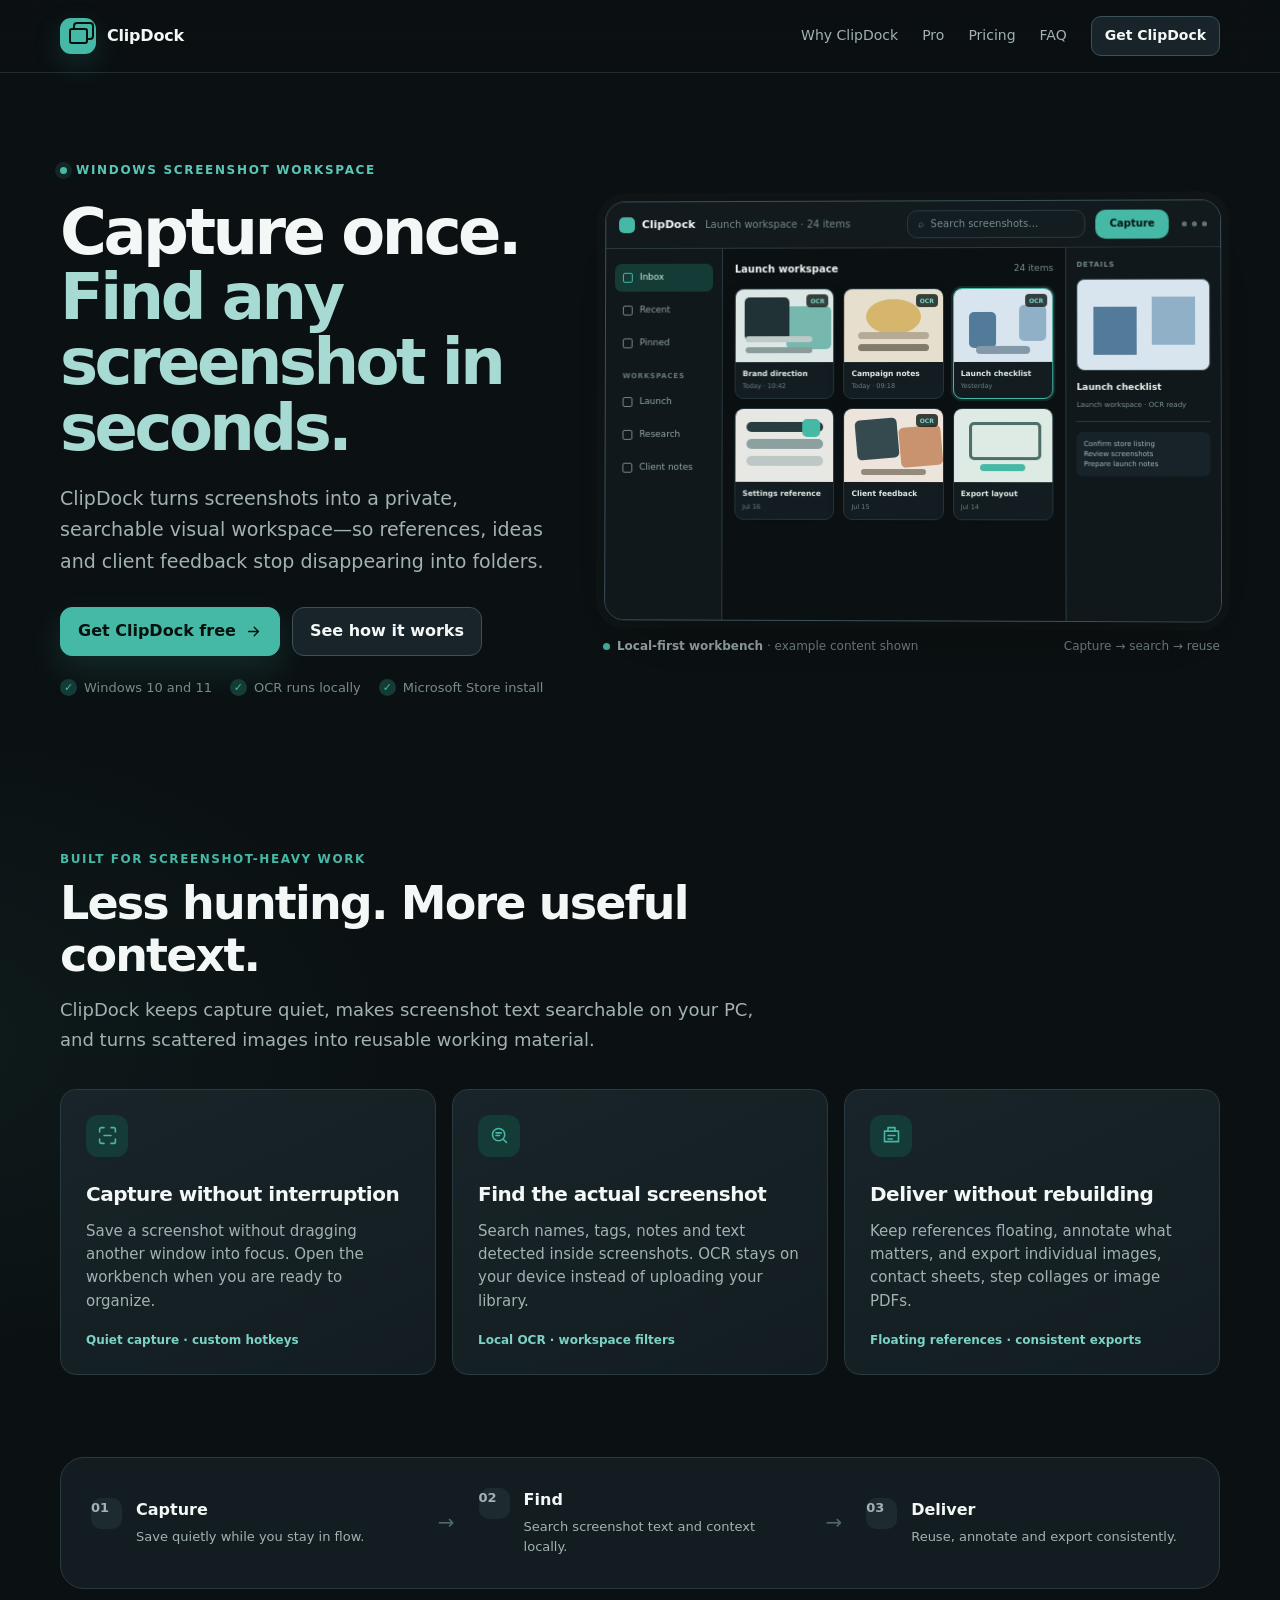
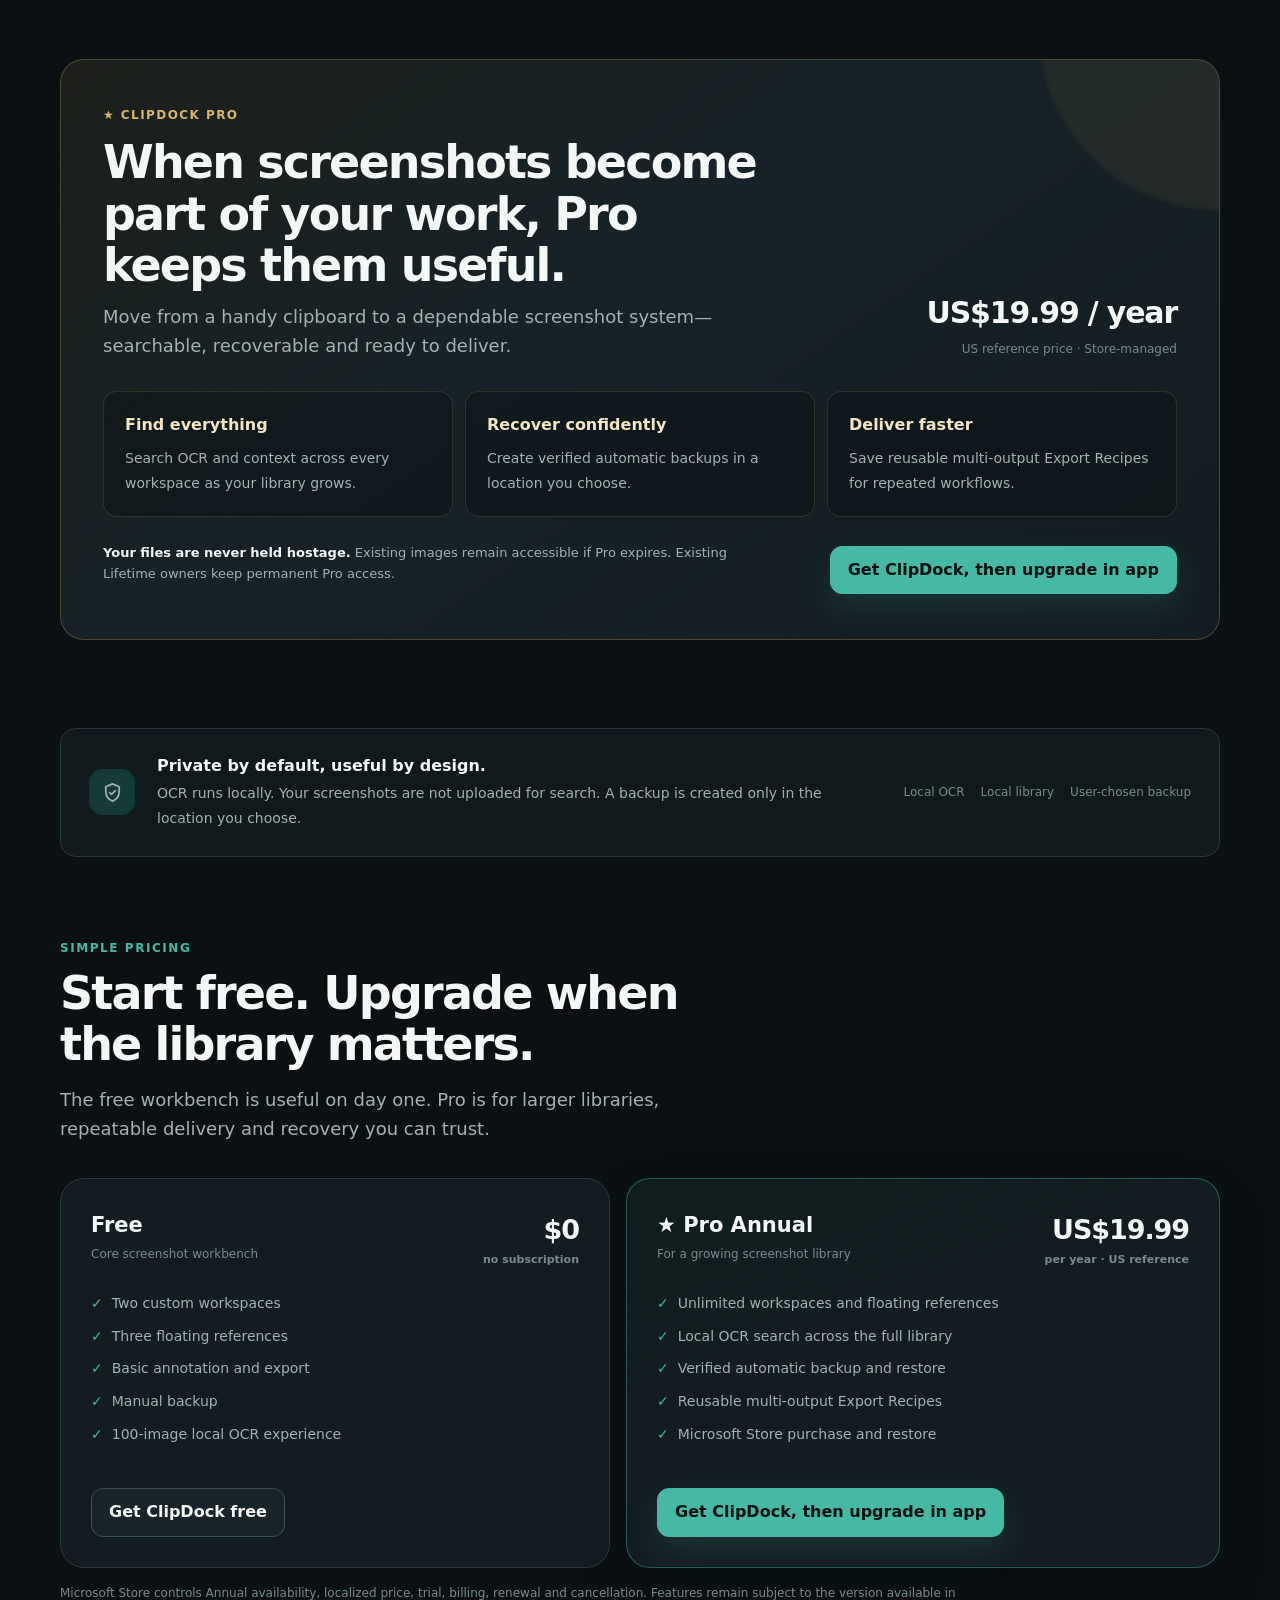
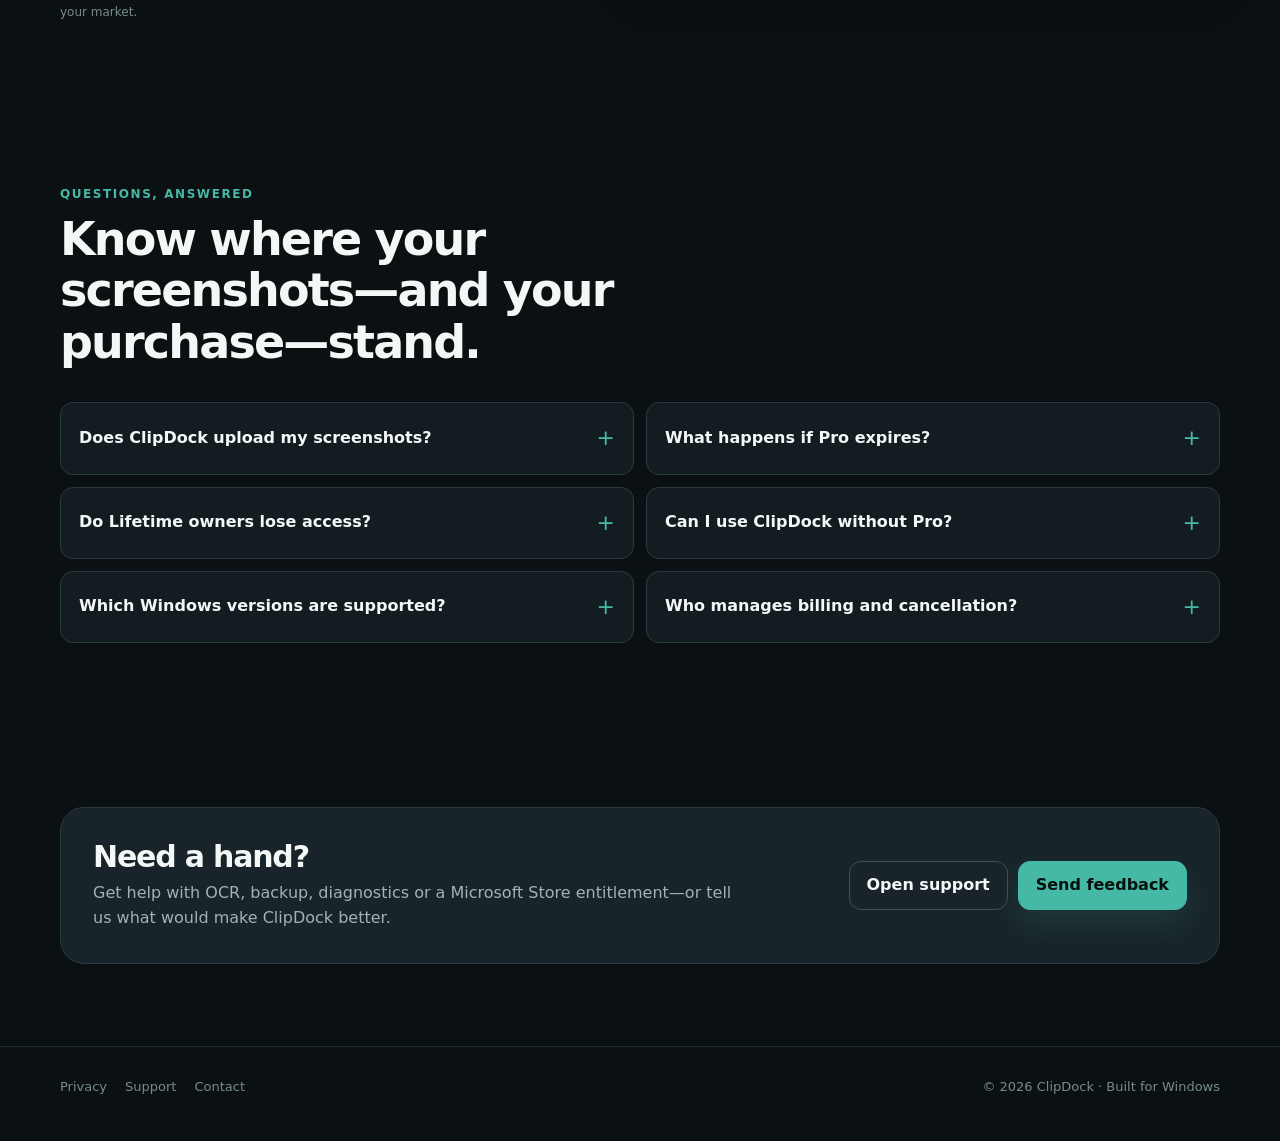
==== index.html @ 7b6e8d9f "feat: launch ClipDock website v2" ====
<!doctype html>
<html lang="en">
<head>
  <meta charset="utf-8" />
  <meta name="viewport" content="width=device-width,initial-scale=1" />
  <meta name="color-scheme" content="dark" />
  <meta name="theme-color" content="#0b1113" />
  <meta name="description" content="ClipDock turns screenshots into a private, searchable visual workspace on Windows. Capture quietly, find text locally, and export consistently." />
  <link rel="canonical" href="https://getclipdock.com/" />
  <meta property="og:type" content="website" />
  <meta property="og:title" content="ClipDock — Find any screenshot in seconds" />
  <meta property="og:description" content="A private, searchable visual workspace for Windows. Local OCR, organized workspaces, floating references, and consistent exports." />
  <meta property="og:url" content="https://getclipdock.com/" />
  <title>ClipDock — Find any screenshot in seconds</title>
  <style>
    :root{
      --bg:#0b1113;
      --bg-deep:#080d0f;
      --surface:#131d21;
      --surface-raised:#182429;
      --surface-high:#1d2b30;
      --border:#293a40;
      --border-strong:#3a5158;
      --text:#f3f7f6;
      --muted:#a2b2b2;
      --muted-2:#778b8c;
      --brand:#45b8a6;
      --brand-hover:#5ac7b6;
      --brand-soft:#153b36;
      --on-brand:#06110e;
      --pro:#d6b56c;
      --pro-soft:rgba(214,181,108,.12);
      --shadow:0 26px 80px rgba(0,0,0,.34);
      --radius-sm:10px;
      --radius-md:16px;
      --radius-lg:24px;
      --shell:1160px;
    }

    *{box-sizing:border-box}
    html{scroll-behavior:smooth}
    body{
      margin:0;
      min-width:320px;
      color:var(--text);
      background:
        radial-gradient(900px 520px at 78% -12%, rgba(69,184,166,.11), transparent 68%),
        radial-gradient(700px 440px at -8% 24%, rgba(69,184,166,.06), transparent 72%),
        var(--bg);
      font-family:Inter,ui-sans-serif,system-ui,-apple-system,"Segoe UI",Roboto,Arial,sans-serif;
      font-size:16px;
      line-height:1.55;
      -webkit-font-smoothing:antialiased;
    }

    a{color:inherit}
    button,a{ -webkit-tap-highlight-color:transparent }
    a:focus-visible,summary:focus-visible{
      outline:3px solid rgba(69,184,166,.55);
      outline-offset:3px;
      border-radius:8px;
    }
    .skipLink{
      position:fixed;left:16px;top:-60px;z-index:100;
      padding:10px 14px;border-radius:10px;
      background:var(--brand);color:var(--on-brand);font-weight:800;
      transition:top .18s ease;
    }
    .skipLink:focus{top:16px}
    .shell{width:min(var(--shell),calc(100% - 40px));margin-inline:auto}

    .siteHeader{
      position:sticky;top:0;z-index:50;
      border-bottom:1px solid rgba(41,58,64,.72);
      background:rgba(11,17,19,.82);
      backdrop-filter:blur(18px);
    }
    .headerInner{
      min-height:72px;display:flex;align-items:center;justify-content:space-between;gap:24px;
    }
    .brandLockup{display:inline-flex;align-items:center;gap:11px;text-decoration:none;font-weight:850;letter-spacing:-.2px}
    .brandMark{
      position:relative;display:grid;place-items:center;width:36px;height:36px;border-radius:11px;
      background:var(--brand);box-shadow:0 10px 28px rgba(69,184,166,.17);
    }
    .brandMark::before{
      content:"";width:15px;height:12px;border:2px solid var(--on-brand);border-radius:3px;
      box-shadow:5px -5px 0 -1px var(--brand),5px -5px 0 1px var(--on-brand);
    }
    .headerNav{display:flex;align-items:center;gap:24px;color:var(--muted);font-size:14px}
    .headerNav a{text-decoration:none;transition:color .16s ease}
    .headerNav a:hover{color:var(--text)}

    .button{
      display:inline-flex;align-items:center;justify-content:center;gap:9px;
      min-height:46px;padding:11px 17px;border:1px solid var(--border-strong);border-radius:12px;
      background:var(--surface-raised);color:var(--text);text-decoration:none;font-weight:800;
      transition:transform .16s ease,background .16s ease,border-color .16s ease,box-shadow .16s ease;
    }
    .button:hover{transform:translateY(-1px);background:var(--surface-high);border-color:#4c666d}
    .buttonPrimary{
      background:var(--brand);color:var(--on-brand);border-color:var(--brand);
      box-shadow:0 14px 32px rgba(69,184,166,.15);
    }
    .buttonPrimary:hover{background:var(--brand-hover);border-color:var(--brand-hover)}
    .buttonSmall{min-height:38px;padding:8px 13px;border-radius:10px;font-size:14px}
    .buttonIcon{width:17px;height:17px;stroke:currentColor;fill:none;stroke-width:1.9;stroke-linecap:round;stroke-linejoin:round}

    .hero{
      display:grid;grid-template-columns:minmax(0,.88fr) minmax(520px,1.12fr);
      align-items:center;gap:58px;padding-block:84px 70px;
    }
    .eyebrow{
      display:inline-flex;align-items:center;gap:9px;margin:0 0 20px;
      color:var(--brand-hover);font-size:12px;font-weight:850;letter-spacing:.14em;text-transform:uppercase;
    }
    .eyebrowDot{width:7px;height:7px;border-radius:50%;background:var(--brand);box-shadow:0 0 0 5px rgba(69,184,166,.12)}
    h1,h2,h3,p{margin-top:0}
    h1{margin-bottom:22px;font-size:clamp(44px,5vw,68px);line-height:1.02;letter-spacing:-.055em}
    h1 span{display:block;color:#a7dad2}
    .heroLead{max-width:590px;margin-bottom:0;color:var(--muted);font-size:19px;line-height:1.65}
    .heroActions{display:flex;align-items:center;gap:12px;flex-wrap:wrap;margin-top:30px}
    .trustList{display:flex;gap:18px;flex-wrap:wrap;margin:22px 0 0;padding:0;list-style:none;color:var(--muted-2);font-size:13px}
    .trustList li{display:flex;align-items:center;gap:7px}
    .trustCheck{display:grid;place-items:center;width:17px;height:17px;border-radius:50%;background:var(--brand-soft);color:var(--brand);font-size:11px;font-weight:900}

    .heroVisual{min-width:0}
    .appWindow{
      overflow:hidden;border:1px solid var(--border-strong);border-radius:20px;
      background:var(--bg-deep);box-shadow:var(--shadow),0 0 0 8px rgba(255,255,255,.018);
      transform:perspective(1400px) rotateY(-1.4deg) rotateX(.7deg);
    }
    .appTopbar{
      height:47px;display:flex;align-items:center;gap:10px;padding:0 13px;
      border-bottom:1px solid var(--border);background:#121a1e;font-size:10px;color:var(--muted);
    }
    .mockBrand{display:flex;align-items:center;gap:7px;color:var(--text);font-size:11px;font-weight:800}
    .mockBrandGlyph{width:16px;height:16px;border-radius:5px;background:var(--brand)}
    .mockTopMeta{color:var(--muted-2)}
    .mockSearch{
      display:flex;align-items:center;gap:7px;width:178px;height:28px;margin-left:auto;padding:0 10px;
      border:1px solid var(--border);border-radius:10px;background:var(--surface);color:var(--muted-2);
    }
    .mockCapture{display:grid;place-items:center;height:29px;padding:0 14px;border-radius:10px;background:var(--brand);color:var(--on-brand);font-weight:850}
    .windowDots{display:flex;gap:5px;margin-left:3px}.windowDots i{width:5px;height:5px;border-radius:50%;background:#617478}
    .appBody{display:grid;grid-template-columns:118px minmax(0,1fr) 154px;min-height:372px}
    .mockSidebar{padding:15px 9px;border-right:1px solid var(--border);background:#10181b}
    .sideItem{display:flex;align-items:center;gap:7px;margin-bottom:5px;padding:7px 8px;border-radius:7px;color:#91a5a6;font-size:9px}
    .sideItem::before{content:"";width:8px;height:8px;border:1px solid #718689;border-radius:2px}
    .sideItem.active{background:var(--brand-soft);color:#d8f2ed}.sideItem.active::before{border-color:var(--brand)}
    .sideLabel{margin:14px 8px 6px;color:#667b7d;font-size:7px;font-weight:850;letter-spacing:.12em}
    .mockCanvas{min-width:0;padding:13px 12px;background:#0b1113}
    .mockCanvasHead{display:flex;align-items:center;justify-content:space-between;margin-bottom:11px;font-size:9px;color:var(--muted)}
    .mockCanvasHead strong{color:var(--text);font-size:10px}.mockCount{color:var(--muted-2)}
    .mockGrid{display:grid;grid-template-columns:repeat(3,minmax(0,1fr));gap:9px}
    .shotCard{overflow:hidden;border:1px solid #24343a;border-radius:9px;background:#131d21;box-shadow:0 7px 18px rgba(0,0,0,.14)}
    .shotCard.selected{border-color:var(--brand);box-shadow:0 0 0 2px rgba(69,184,166,.15)}
    .shotThumb{position:relative;height:73px;overflow:hidden;background:#dce6e4}
    .shotThumb::before,.shotThumb::after{content:"";position:absolute;border-radius:5px}
    .thumbOne::before{width:46%;height:58%;left:9%;top:12%;background:#213236;box-shadow:42px 9px 0 #76b8ae}
    .thumbOne::after{width:68%;height:6px;left:10%;bottom:12%;background:#899c9b;box-shadow:0 -11px 0 #becac8}
    .thumbTwo{background:#e7dfce}.thumbTwo::before{width:56%;height:48%;left:22%;top:15%;background:#d6b56c;border-radius:50%}.thumbTwo::after{width:72%;height:7px;left:14%;bottom:15%;background:#827b6c;box-shadow:0 -12px 0 #b5aa95}
    .thumbThree{background:#d8e5ef}.thumbThree::before{width:28%;height:50%;left:15%;bottom:18%;background:#527b9a;box-shadow:50px -7px 0 #8fb0c7}.thumbThree::after{width:55%;height:8px;left:23%;bottom:10%;background:#8399a8}
    .thumbFour{background:#e7e8e4}.thumbFour::before{width:78%;height:10px;left:11%;top:18%;background:#293c40;box-shadow:0 17px 0 #8ca09f,0 34px 0 #bdc8c6}.thumbFour::after{width:18px;height:18px;right:14%;top:13%;background:var(--brand)}
    .thumbFive{background:#ede5db}.thumbFive::before{width:43%;height:55%;left:12%;top:14%;background:#354a4f;transform:rotate(-5deg);box-shadow:43px 11px 0 #ca936f}.thumbFive::after{width:66%;height:6px;left:17%;bottom:10%;background:#948a7c}
    .thumbSix{background:#ddebe4}.thumbSix::before{width:67%;height:44%;left:16%;top:18%;border:3px solid #4c6d68;background:transparent}.thumbSix::after{width:45%;height:7px;left:27%;bottom:15%;background:var(--brand)}
    .ocrPill{position:absolute;right:5px;top:5px;padding:2px 4px;border-radius:4px;background:rgba(6,17,14,.78);color:#7bd8ca;font-size:6px;font-weight:850}
    .shotMeta{padding:6px 7px 7px}.shotTitle{overflow:hidden;color:#dfe9e7;font-size:7.5px;font-weight:700;text-overflow:ellipsis;white-space:nowrap}.shotDate{margin-top:2px;color:#687d7f;font-size:6.5px}
    .mockInspector{padding:12px 10px;border-left:1px solid var(--border);background:#10181b}
    .inspectorLabel{color:#75898b;font-size:7px;font-weight:850;letter-spacing:.12em}
    .inspectorPreview{height:92px;margin-top:8px;border:1px solid #31444a;border-radius:8px;background:#d8e5ef;position:relative;overflow:hidden}
    .inspectorPreview::before{content:"";position:absolute;width:33%;height:54%;left:12%;bottom:16%;background:#527b9a;box-shadow:58px -10px 0 #8fb0c7}
    .inspectorTitle{margin-top:10px;color:#eef5f3;font-size:9px;font-weight:800}
    .inspectorMeta{margin-top:5px;color:#779092;font-size:7px}
    .inspectorRule{height:1px;margin:10px 0;background:#26383e}
    .inspectorText{padding:7px;border-radius:6px;background:#172328;color:#a9b8b7;font-size:7px;line-height:1.45}
    .visualCaption{display:flex;align-items:center;justify-content:space-between;gap:16px;margin-top:16px;color:var(--muted-2);font-size:12px}
    .visualCaption strong{color:var(--muted);font-weight:750}
    .captionPulse{display:inline-block;width:7px;height:7px;margin-right:7px;border-radius:50%;background:var(--brand)}

    .section{padding-block:82px}
    .sectionHead{max-width:700px;margin-bottom:34px}
    .kicker{margin-bottom:10px;color:var(--brand);font-size:12px;font-weight:850;letter-spacing:.13em;text-transform:uppercase}
    h2{margin-bottom:14px;font-size:clamp(32px,4vw,46px);line-height:1.12;letter-spacing:-.04em}
    .sectionLead{margin-bottom:0;color:var(--muted);font-size:18px;line-height:1.65}

    .outcomeGrid{display:grid;grid-template-columns:repeat(3,1fr);gap:16px}
    .outcomeCard{
      min-height:260px;padding:25px;border:1px solid var(--border);border-radius:var(--radius-md);
      background:linear-gradient(155deg,var(--surface-raised),var(--surface));
    }
    .iconTile{display:grid;place-items:center;width:42px;height:42px;border-radius:12px;background:var(--brand-soft);color:var(--brand)}
    .iconTile svg{width:21px;height:21px;fill:none;stroke:currentColor;stroke-width:1.8;stroke-linecap:round;stroke-linejoin:round}
    .outcomeCard h3{margin:22px 0 10px;font-size:20px;letter-spacing:-.025em}
    .outcomeCard p{margin:0;color:var(--muted);font-size:15px}
    .outcomeMeta{display:block;margin-top:18px;color:#7bd2c5;font-size:12px;font-weight:800}

    .workflowBand{
      display:grid;grid-template-columns:1fr auto 1fr auto 1fr;align-items:center;gap:24px;
      padding:30px;border:1px solid var(--border);border-radius:var(--radius-lg);background:var(--surface);
    }
    .workflowStep{display:flex;gap:14px;align-items:flex-start}
    .stepNumber{display:grid;flex:0 0 auto;place-items:center;width:31px;height:31px;border-radius:10px;background:var(--surface-high);color:var(--brand);font-size:12px;font-weight:900}
    .workflowStep strong{display:block;margin-bottom:4px}.workflowStep span{display:block;color:var(--muted);font-size:13px}
    .workflowArrow{color:#50676d;font-size:20px}

    .proSection{padding-block:70px 88px}
    .proPanel{
      position:relative;overflow:hidden;padding:42px;border:1px solid rgba(214,181,108,.28);border-radius:var(--radius-lg);
      background:linear-gradient(145deg,rgba(214,181,108,.09),rgba(24,36,41,.92) 42%,var(--surface));
    }
    .proPanel::after{content:"";position:absolute;width:360px;height:360px;right:-180px;top:-210px;border-radius:50%;background:rgba(214,181,108,.08);filter:blur(2px);pointer-events:none}
    .proTop{position:relative;z-index:1;display:flex;align-items:flex-end;justify-content:space-between;gap:28px;margin-bottom:30px}
    .proLabel{display:inline-flex;align-items:center;gap:8px;margin-bottom:13px;color:var(--pro);font-size:12px;font-weight:900;letter-spacing:.12em;text-transform:uppercase}
    .proPanel h2{max-width:680px;margin-bottom:10px}.proPanel .sectionLead{max-width:660px}
    .proPrice{text-align:right;white-space:nowrap}.proPrice strong{display:block;font-size:30px;letter-spacing:-.04em}.proPrice span{color:var(--muted-2);font-size:12px}
    .proGrid{position:relative;z-index:1;display:grid;grid-template-columns:repeat(3,1fr);gap:12px}
    .proCard{padding:21px;border:1px solid rgba(214,181,108,.16);border-radius:14px;background:rgba(8,13,15,.36)}
    .proCard strong{display:block;margin-bottom:8px;color:#f4e5c4}.proCard span{color:var(--muted);font-size:14px}
    .proBottom{position:relative;z-index:1;display:flex;align-items:center;justify-content:space-between;gap:20px;margin-top:26px}
    .proPromise{max-width:640px;color:var(--muted);font-size:13px}.proPromise b{color:var(--text)}

    .privacyStrip{display:grid;grid-template-columns:auto 1fr auto;align-items:center;gap:22px;padding:25px 28px;border:1px solid var(--border);border-radius:var(--radius-md);background:#10191c}
    .privacyIcon{display:grid;place-items:center;width:46px;height:46px;border-radius:14px;background:var(--brand-soft);color:var(--brand)}
    .privacyIcon svg{width:23px;height:23px;fill:none;stroke:currentColor;stroke-width:1.8;stroke-linecap:round;stroke-linejoin:round}
    .privacyStrip strong{display:block;margin-bottom:3px}.privacyStrip span{color:var(--muted);font-size:14px}
    .privacyFacts{display:flex;gap:16px;color:var(--muted-2);font-size:12px}.privacyFacts i{font-style:normal}

    .pricingGrid{display:grid;grid-template-columns:1fr 1.08fr;gap:16px}
    .priceCard{display:flex;flex-direction:column;min-height:390px;padding:30px;border:1px solid var(--border);border-radius:var(--radius-lg);background:var(--surface)}
    .priceCard.featured{border-color:rgba(69,184,166,.42);background:linear-gradient(160deg,rgba(69,184,166,.08),var(--surface) 36%);box-shadow:0 22px 50px rgba(0,0,0,.16)}
    .priceHead{display:flex;align-items:flex-start;justify-content:space-between;gap:20px}.priceName{font-size:21px;font-weight:850}.priceTag{margin-top:3px;color:var(--muted-2);font-size:12px}
    .priceAmount{text-align:right;font-size:27px;font-weight:900;letter-spacing:-.04em}.priceAmount small{display:block;color:var(--muted-2);font-size:11px;font-weight:600;letter-spacing:0}
    .featureList{display:grid;gap:11px;margin:25px 0 28px;padding:0;list-style:none;color:var(--muted);font-size:14px}
    .featureList li{display:flex;gap:9px}.featureList li::before{content:"✓";color:var(--brand);font-weight:900}
    .priceCard .button{margin-top:auto;align-self:flex-start}
    .pricingFine{max-width:900px;margin:16px 0 0;color:var(--muted-2);font-size:12px}

    .faqGrid{display:grid;grid-template-columns:1fr 1fr;gap:12px}
    details{border:1px solid var(--border);border-radius:13px;background:var(--surface);padding:0 18px}
    summary{display:flex;align-items:center;justify-content:space-between;gap:20px;padding:18px 0;cursor:pointer;font-weight:750;list-style:none}
    summary::-webkit-details-marker{display:none}
    summary::after{content:"+";color:var(--brand);font-size:22px;font-weight:400}
    details[open] summary::after{content:"−"}
    details p{margin:0 0 18px;color:var(--muted);font-size:14px}

    .supportPanel{display:flex;align-items:center;justify-content:space-between;gap:28px;padding:32px;border:1px solid var(--border);border-radius:var(--radius-lg);background:var(--surface-raised)}
    .supportPanel h2{margin-bottom:8px;font-size:30px}.supportPanel p{max-width:660px;margin:0;color:var(--muted)}
    .supportActions{display:flex;gap:10px;flex-wrap:wrap;justify-content:flex-end}

    footer{padding:30px 0 44px;border-top:1px solid rgba(41,58,64,.7);color:var(--muted-2);font-size:13px}
    .footerInner{display:flex;align-items:center;justify-content:space-between;gap:20px}
    .footerLinks{display:flex;gap:18px;flex-wrap:wrap}.footerLinks a{text-decoration:none}.footerLinks a:hover{color:var(--text)}

    @media (max-width:1050px){
      .hero{grid-template-columns:1fr;gap:46px;padding-top:66px}
      .heroCopy{max-width:760px}
      .heroVisual{max-width:760px}
      .outcomeGrid{grid-template-columns:1fr 1fr}.outcomeCard:last-child{grid-column:1/-1;min-height:auto}
    }
    @media (max-width:820px){
      .headerNav a:not(.headerStore){display:none}
      .section{padding-block:64px}
      .workflowBand{grid-template-columns:1fr;gap:18px}.workflowArrow{display:none}
      .proTop,.proBottom{align-items:flex-start;flex-direction:column}.proPrice{text-align:left}
      .proGrid{grid-template-columns:1fr}
      .privacyStrip{grid-template-columns:auto 1fr}.privacyFacts{grid-column:2;flex-wrap:wrap}
      .pricingGrid,.faqGrid{grid-template-columns:1fr}
      .priceCard{min-height:auto}
      .supportPanel{align-items:flex-start;flex-direction:column}.supportActions{justify-content:flex-start}
    }
    @media (max-width:620px){
      .shell{width:min(100% - 28px,var(--shell))}
      .headerInner{min-height:64px}.headerNav{gap:10px}.headerStore{padding-inline:11px}
      .hero{padding-block:52px 54px;gap:36px}
      h1{font-size:clamp(39px,13vw,54px)}
      .heroLead{font-size:17px}.heroActions{align-items:stretch;flex-direction:column}.heroActions .button{width:100%}
      .trustList{align-items:flex-start;flex-direction:column;gap:9px}
      .appWindow{transform:none;border-radius:15px}.mockTopMeta,.windowDots{display:none}.mockSearch{width:126px}.mockCapture{padding-inline:10px}
      .appBody{grid-template-columns:88px minmax(0,1fr)}.mockInspector{display:none}.mockSidebar{padding-inline:6px}.sideItem{padding-inline:6px}
      .mockGrid{grid-template-columns:repeat(2,minmax(0,1fr))}.shotThumb{height:68px}
      .visualCaption{align-items:flex-start;flex-direction:column;gap:5px}
      .outcomeGrid{grid-template-columns:1fr}.outcomeCard:last-child{grid-column:auto}.outcomeCard{min-height:auto}
      .proPanel{padding:27px 21px}.proPanel h2{font-size:34px}.proPrice strong{font-size:26px}
      .privacyStrip{grid-template-columns:1fr}.privacyFacts{grid-column:auto}.privacyIcon{width:40px;height:40px}
      .priceCard{padding:23px}.priceHead{align-items:flex-start;flex-direction:column}.priceAmount{text-align:left}
      .supportPanel{padding:24px}.supportActions,.supportActions .button{width:100%}
      .footerInner{align-items:flex-start;flex-direction:column}
    }
    @media (max-width:420px){
      .brandLockup{font-size:15px}.headerStore{font-size:12px}
      .appBody{grid-template-columns:1fr}.mockSidebar{display:none}.mockSearch{width:112px}.mockGrid{gap:7px}.mockCanvas{padding:10px 9px}
      .proPanel,.supportPanel{border-radius:18px}
    }
    @media (prefers-reduced-motion:reduce){
      html{scroll-behavior:auto}.button,.skipLink{transition:none}.button:hover{transform:none}
    }
  </style>
  <script type="application/ld+json">
  {
    "@context":"https://schema.org",
    "@type":"SoftwareApplication",
    "name":"ClipDock",
    "applicationCategory":"UtilitiesApplication",
    "operatingSystem":"Windows 10, Windows 11",
    "description":"A private, searchable visual workspace for screenshots on Windows.",
    "url":"https://getclipdock.com/",
    "downloadUrl":"https://apps.microsoft.com/detail/9NG4M120496J",
    "offers":{"@type":"Offer","price":"0","priceCurrency":"USD"}
  }
  </script>
</head>
<body>
  <a class="skipLink" href="#main">Skip to content</a>

  <header class="siteHeader">
    <div class="shell headerInner">
      <a class="brandLockup" href="#" aria-label="ClipDock home">
        <span class="brandMark" aria-hidden="true"></span>
        <span>ClipDock</span>
      </a>
      <nav class="headerNav" aria-label="Primary navigation">
        <a href="#features">Why ClipDock</a>
        <a href="#pro">Pro</a>
        <a href="#pricing">Pricing</a>
        <a href="#faq">FAQ</a>
        <a class="button buttonSmall headerStore" href="https://apps.microsoft.com/detail/9NG4M120496J?cid=clipdock_website_header" target="_blank" rel="noopener noreferrer">Get ClipDock</a>
      </nav>
    </div>
  </header>

  <main id="main">
    <section class="shell hero" aria-labelledby="hero-title">
      <div class="heroCopy">
        <p class="eyebrow"><span class="eyebrowDot" aria-hidden="true"></span>Windows screenshot workspace</p>
        <h1 id="hero-title">Capture once.<span>Find any screenshot in seconds.</span></h1>
        <p class="heroLead">ClipDock turns screenshots into a private, searchable visual workspace—so references, ideas and client feedback stop disappearing into folders.</p>
        <div class="heroActions">
          <a class="button buttonPrimary" href="https://apps.microsoft.com/detail/9NG4M120496J?cid=clipdock_website_hero_v2" target="_blank" rel="noopener noreferrer">
            Get ClipDock free
            <svg class="buttonIcon" viewBox="0 0 24 24" aria-hidden="true"><path d="M5 12h14M13 6l6 6-6 6"/></svg>
          </a>
          <a class="button" href="#features">See how it works</a>
        </div>
        <ul class="trustList" aria-label="Product assurances">
          <li><span class="trustCheck">✓</span>Windows 10 and 11</li>
          <li><span class="trustCheck">✓</span>OCR runs locally</li>
          <li><span class="trustCheck">✓</span>Microsoft Store install</li>
        </ul>
      </div>

      <div class="heroVisual">
        <div class="appWindow" role="img" aria-label="Illustrated preview of the ClipDock workbench showing workspaces, screenshot cards, local OCR search and a details panel">
          <div class="appTopbar">
            <span class="mockBrand"><span class="mockBrandGlyph"></span>ClipDock</span>
            <span class="mockTopMeta">Launch workspace · 24 items</span>
            <span class="mockSearch">⌕&nbsp;&nbsp;Search screenshots…</span>
            <span class="mockCapture">Capture</span>
            <span class="windowDots" aria-hidden="true"><i></i><i></i><i></i></span>
          </div>
          <div class="appBody">
            <aside class="mockSidebar" aria-hidden="true">
              <div class="sideItem active">Inbox</div>
              <div class="sideItem">Recent</div>
              <div class="sideItem">Pinned</div>
              <div class="sideLabel">WORKSPACES</div>
              <div class="sideItem">Launch</div>
              <div class="sideItem">Research</div>
              <div class="sideItem">Client notes</div>
            </aside>
            <div class="mockCanvas" aria-hidden="true">
              <div class="mockCanvasHead"><strong>Launch workspace</strong><span class="mockCount">24 items</span></div>
              <div class="mockGrid">
                <div class="shotCard"><div class="shotThumb thumbOne"><span class="ocrPill">OCR</span></div><div class="shotMeta"><div class="shotTitle">Brand direction</div><div class="shotDate">Today · 10:42</div></div></div>
                <div class="shotCard"><div class="shotThumb thumbTwo"><span class="ocrPill">OCR</span></div><div class="shotMeta"><div class="shotTitle">Campaign notes</div><div class="shotDate">Today · 09:18</div></div></div>
                <div class="shotCard selected"><div class="shotThumb thumbThree"><span class="ocrPill">OCR</span></div><div class="shotMeta"><div class="shotTitle">Launch checklist</div><div class="shotDate">Yesterday</div></div></div>
                <div class="shotCard"><div class="shotThumb thumbFour"></div><div class="shotMeta"><div class="shotTitle">Settings reference</div><div class="shotDate">Jul 16</div></div></div>
                <div class="shotCard"><div class="shotThumb thumbFive"><span class="ocrPill">OCR</span></div><div class="shotMeta"><div class="shotTitle">Client feedback</div><div class="shotDate">Jul 15</div></div></div>
                <div class="shotCard"><div class="shotThumb thumbSix"></div><div class="shotMeta"><div class="shotTitle">Export layout</div><div class="shotDate">Jul 14</div></div></div>
              </div>
            </div>
            <aside class="mockInspector" aria-hidden="true">
              <div class="inspectorLabel">DETAILS</div>
              <div class="inspectorPreview"></div>
              <div class="inspectorTitle">Launch checklist</div>
              <div class="inspectorMeta">Launch workspace · OCR ready</div>
              <div class="inspectorRule"></div>
              <div class="inspectorText">Confirm store listing<br/>Review screenshots<br/>Prepare launch notes</div>
            </aside>
          </div>
        </div>
        <div class="visualCaption">
          <span><span class="captionPulse"></span><strong>Local-first workbench</strong> · example content shown</span>
          <span>Capture → search → reuse</span>
        </div>
      </div>
    </section>

    <section id="features" class="shell section" aria-labelledby="features-title">
      <div class="sectionHead">
        <p class="kicker">Built for screenshot-heavy work</p>
        <h2 id="features-title">Less hunting. More useful context.</h2>
        <p class="sectionLead">ClipDock keeps capture quiet, makes screenshot text searchable on your PC, and turns scattered images into reusable working material.</p>
      </div>
      <div class="outcomeGrid">
        <article class="outcomeCard">
          <span class="iconTile" aria-hidden="true"><svg viewBox="0 0 24 24"><path d="M8 3H5a2 2 0 0 0-2 2v3M16 3h3a2 2 0 0 1 2 2v3M8 21H5a2 2 0 0 1-2-2v-3M16 21h3a2 2 0 0 0 2-2v-3M8 12h8"/></svg></span>
          <h3>Capture without interruption</h3>
          <p>Save a screenshot without dragging another window into focus. Open the workbench when you are ready to organize.</p>
          <span class="outcomeMeta">Quiet capture · custom hotkeys</span>
        </article>
        <article class="outcomeCard">
          <span class="iconTile" aria-hidden="true"><svg viewBox="0 0 24 24"><circle cx="11" cy="11" r="7"/><path d="m20 20-4-4M8 9h6M8 12h4"/></svg></span>
          <h3>Find the actual screenshot</h3>
          <p>Search names, tags, notes and text detected inside screenshots. OCR stays on your device instead of uploading your library.</p>
          <span class="outcomeMeta">Local OCR · workspace filters</span>
        </article>
        <article class="outcomeCard">
          <span class="iconTile" aria-hidden="true"><svg viewBox="0 0 24 24"><path d="M4 7h16v12H4zM8 3h8v4H8zM8 12h8M8 16h5"/></svg></span>
          <h3>Deliver without rebuilding</h3>
          <p>Keep references floating, annotate what matters, and export individual images, contact sheets, step collages or image PDFs.</p>
          <span class="outcomeMeta">Floating references · consistent exports</span>
        </article>
      </div>
    </section>

    <section class="shell" aria-label="ClipDock workflow">
      <div class="workflowBand">
        <div class="workflowStep"><span class="stepNumber">01</span><div><strong>Capture</strong><span>Save quietly while you stay in flow.</span></div></div>
        <span class="workflowArrow" aria-hidden="true">→</span>
        <div class="workflowStep"><span class="stepNumber">02</span><div><strong>Find</strong><span>Search screenshot text and context locally.</span></div></div>
        <span class="workflowArrow" aria-hidden="true">→</span>
        <div class="workflowStep"><span class="stepNumber">03</span><div><strong>Deliver</strong><span>Reuse, annotate and export consistently.</span></div></div>
      </div>
    </section>

    <section id="pro" class="shell proSection" aria-labelledby="pro-title">
      <div class="proPanel">
        <div class="proTop">
          <div>
            <p class="proLabel">★ ClipDock Pro</p>
            <h2 id="pro-title">When screenshots become part of your work, Pro keeps them useful.</h2>
            <p class="sectionLead">Move from a handy clipboard to a dependable screenshot system—searchable, recoverable and ready to deliver.</p>
          </div>
          <div class="proPrice"><strong>US$19.99 / year</strong><span>US reference price · Store-managed</span></div>
        </div>
        <div class="proGrid">
          <div class="proCard"><strong>Find everything</strong><span>Search OCR and context across every workspace as your library grows.</span></div>
          <div class="proCard"><strong>Recover confidently</strong><span>Create verified automatic backups in a location you choose.</span></div>
          <div class="proCard"><strong>Deliver faster</strong><span>Save reusable multi-output Export Recipes for repeated workflows.</span></div>
        </div>
        <div class="proBottom">
          <p class="proPromise"><b>Your files are never held hostage.</b> Existing images remain accessible if Pro expires. Existing Lifetime owners keep permanent Pro access.</p>
          <a class="button buttonPrimary" href="https://apps.microsoft.com/detail/9NG4M120496J?cid=clipdock_website_pro_v2" target="_blank" rel="noopener noreferrer">Get ClipDock, then upgrade in app</a>
        </div>
      </div>
    </section>

    <section class="shell" aria-label="Privacy promise">
      <div class="privacyStrip">
        <span class="privacyIcon" aria-hidden="true"><svg viewBox="0 0 24 24"><path d="M12 3 5 6v5c0 4.6 2.8 8.2 7 10 4.2-1.8 7-5.4 7-10V6zM9 12l2 2 4-4"/></svg></span>
        <div><strong>Private by default, useful by design.</strong><span>OCR runs locally. Your screenshots are not uploaded for search. A backup is created only in the location you choose.</span></div>
        <div class="privacyFacts"><i>Local OCR</i><i>Local library</i><i>User-chosen backup</i></div>
      </div>
    </section>

    <section id="pricing" class="shell section" aria-labelledby="pricing-title">
      <div class="sectionHead">
        <p class="kicker">Simple pricing</p>
        <h2 id="pricing-title">Start free. Upgrade when the library matters.</h2>
        <p class="sectionLead">The free workbench is useful on day one. Pro is for larger libraries, repeatable delivery and recovery you can trust.</p>
      </div>
      <div class="pricingGrid">
        <article class="priceCard">
          <div class="priceHead"><div><div class="priceName">Free</div><div class="priceTag">Core screenshot workbench</div></div><div class="priceAmount">$0<small>no subscription</small></div></div>
          <ul class="featureList">
            <li>Two custom workspaces</li>
            <li>Three floating references</li>
            <li>Basic annotation and export</li>
            <li>Manual backup</li>
            <li>100-image local OCR experience</li>
          </ul>
          <a class="button" href="https://apps.microsoft.com/detail/9NG4M120496J?cid=clipdock_website_free_v2" target="_blank" rel="noopener noreferrer">Get ClipDock free</a>
        </article>
        <article class="priceCard featured">
          <div class="priceHead"><div><div class="priceName">★ Pro Annual</div><div class="priceTag">For a growing screenshot library</div></div><div class="priceAmount">US$19.99<small>per year · US reference</small></div></div>
          <ul class="featureList">
            <li>Unlimited workspaces and floating references</li>
            <li>Local OCR search across the full library</li>
            <li>Verified automatic backup and restore</li>
            <li>Reusable multi-output Export Recipes</li>
            <li>Microsoft Store purchase and restore</li>
          </ul>
          <a class="button buttonPrimary" href="https://apps.microsoft.com/detail/9NG4M120496J?cid=clipdock_website_pricing_v2" target="_blank" rel="noopener noreferrer">Get ClipDock, then upgrade in app</a>
        </article>
      </div>
      <p class="pricingFine">Microsoft Store controls Annual availability, localized price, trial, billing, renewal and cancellation. Features remain subject to the version available in your market.</p>
    </section>

    <section id="faq" class="shell section" aria-labelledby="faq-title">
      <div class="sectionHead">
        <p class="kicker">Questions, answered</p>
        <h2 id="faq-title">Know where your screenshots—and your purchase—stand.</h2>
      </div>
      <div class="faqGrid">
        <details><summary>Does ClipDock upload my screenshots?</summary><p>No for normal capture and search. Your library stays local and OCR runs on your PC. Backups go only to a location you explicitly choose.</p></details>
        <details><summary>What happens if Pro expires?</summary><p>Your existing images remain accessible. Store-managed Pro capabilities stop until the subscription is active again.</p></details>
        <details><summary>Do Lifetime owners lose access?</summary><p>No. Existing Lifetime owners keep permanent Pro access and can restore that entitlement through Microsoft Store.</p></details>
        <details><summary>Can I use ClipDock without Pro?</summary><p>Yes. Free includes the core workbench, two custom workspaces, three floating references, basic annotation/export, manual backup and a 100-image OCR experience.</p></details>
        <details><summary>Which Windows versions are supported?</summary><p>ClipDock is built for Windows 10 and Windows 11 and installs through Microsoft Store.</p></details>
        <details><summary>Who manages billing and cancellation?</summary><p>Microsoft Store manages purchase, localized pricing, renewal, cancellation and entitlement restore.</p></details>
      </div>
    </section>

    <section id="support" class="shell section" aria-labelledby="support-title">
      <div class="supportPanel">
        <div><h2 id="support-title">Need a hand?</h2><p>Get help with OCR, backup, diagnostics or a Microsoft Store entitlement—or tell us what would make ClipDock better.</p></div>
        <div class="supportActions">
          <a class="button" href="support.html">Open support</a>
          <a class="button buttonPrimary" href="https://forms.office.com/r/xg2vda9q4z" target="_blank" rel="noopener noreferrer">Send feedback</a>
        </div>
      </div>
    </section>
  </main>

  <footer>
    <div class="shell footerInner">
      <div class="footerLinks"><a href="privacy.html">Privacy</a><a href="support.html">Support</a><a href="mailto:limingjin777@gmail.com">Contact</a></div>
      <div>© 2026 ClipDock · Built for Windows</div>
    </div>
  </footer>
</body>
</html>
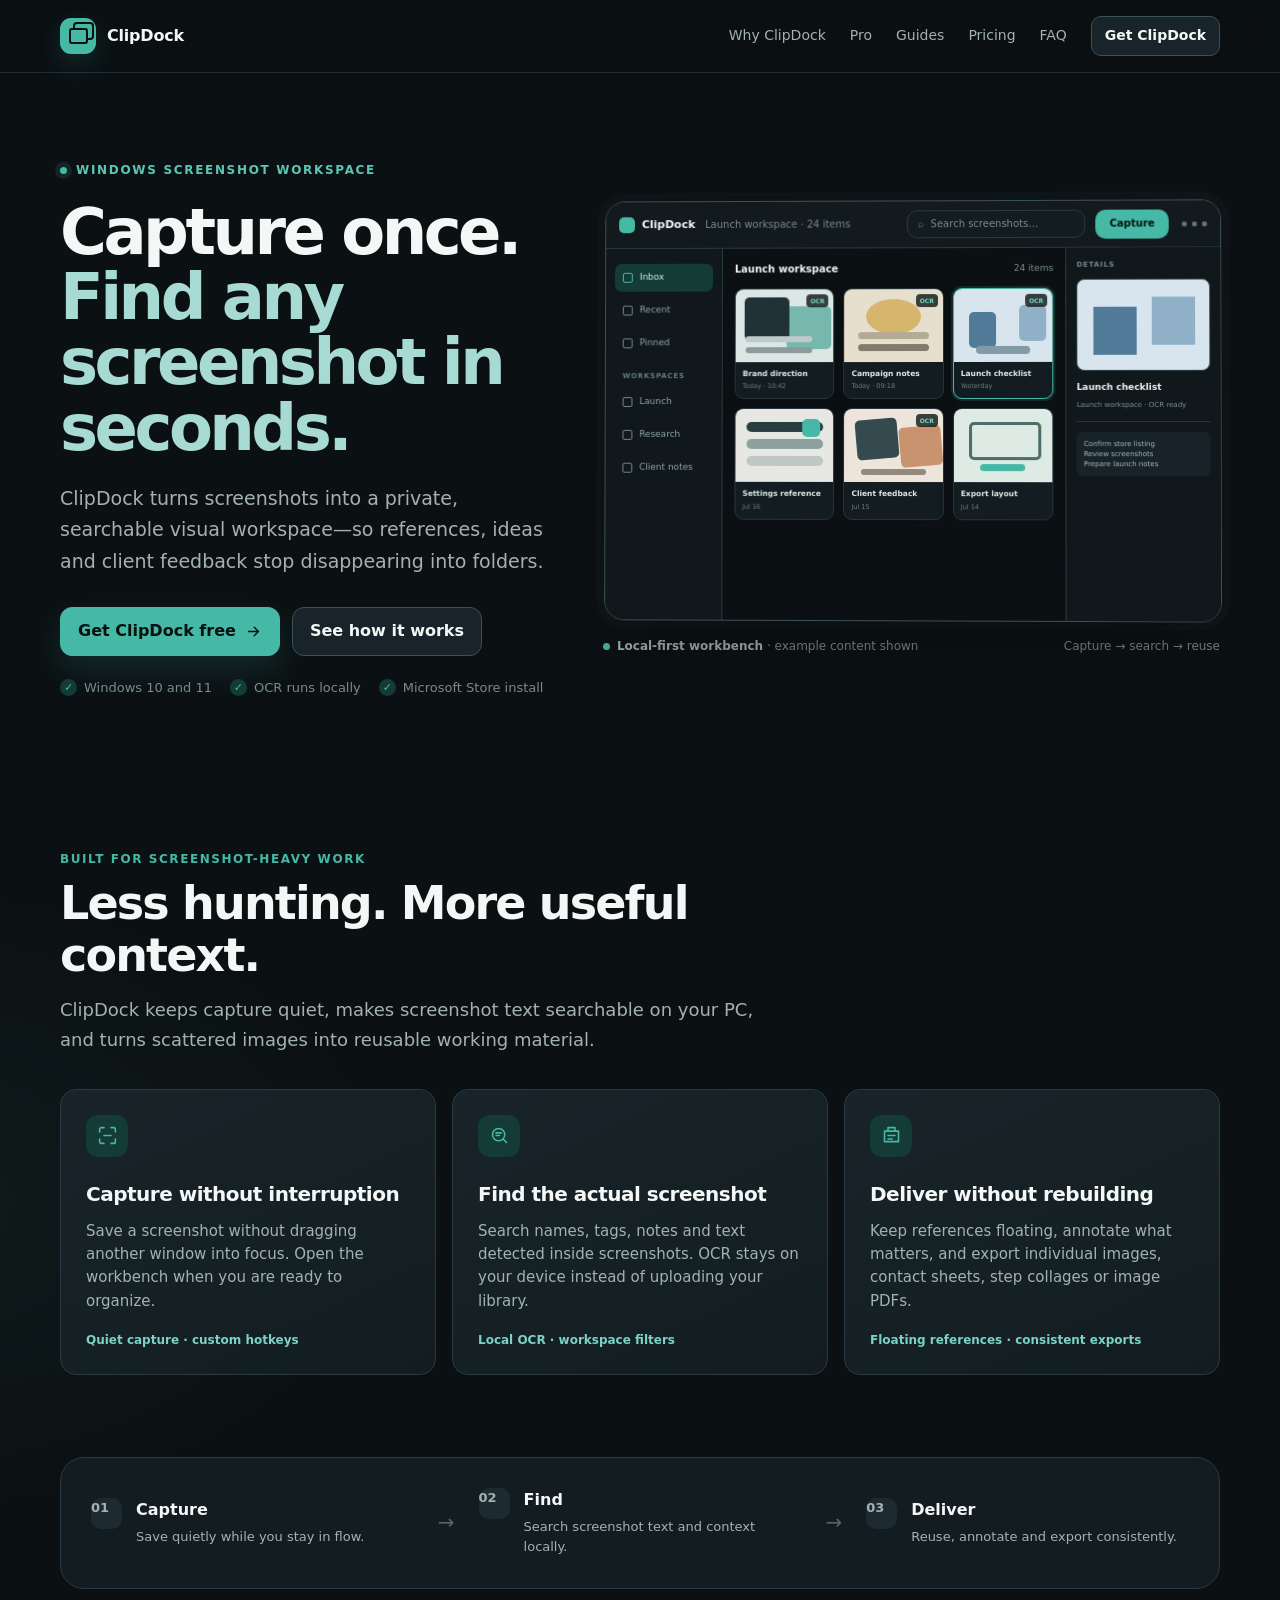
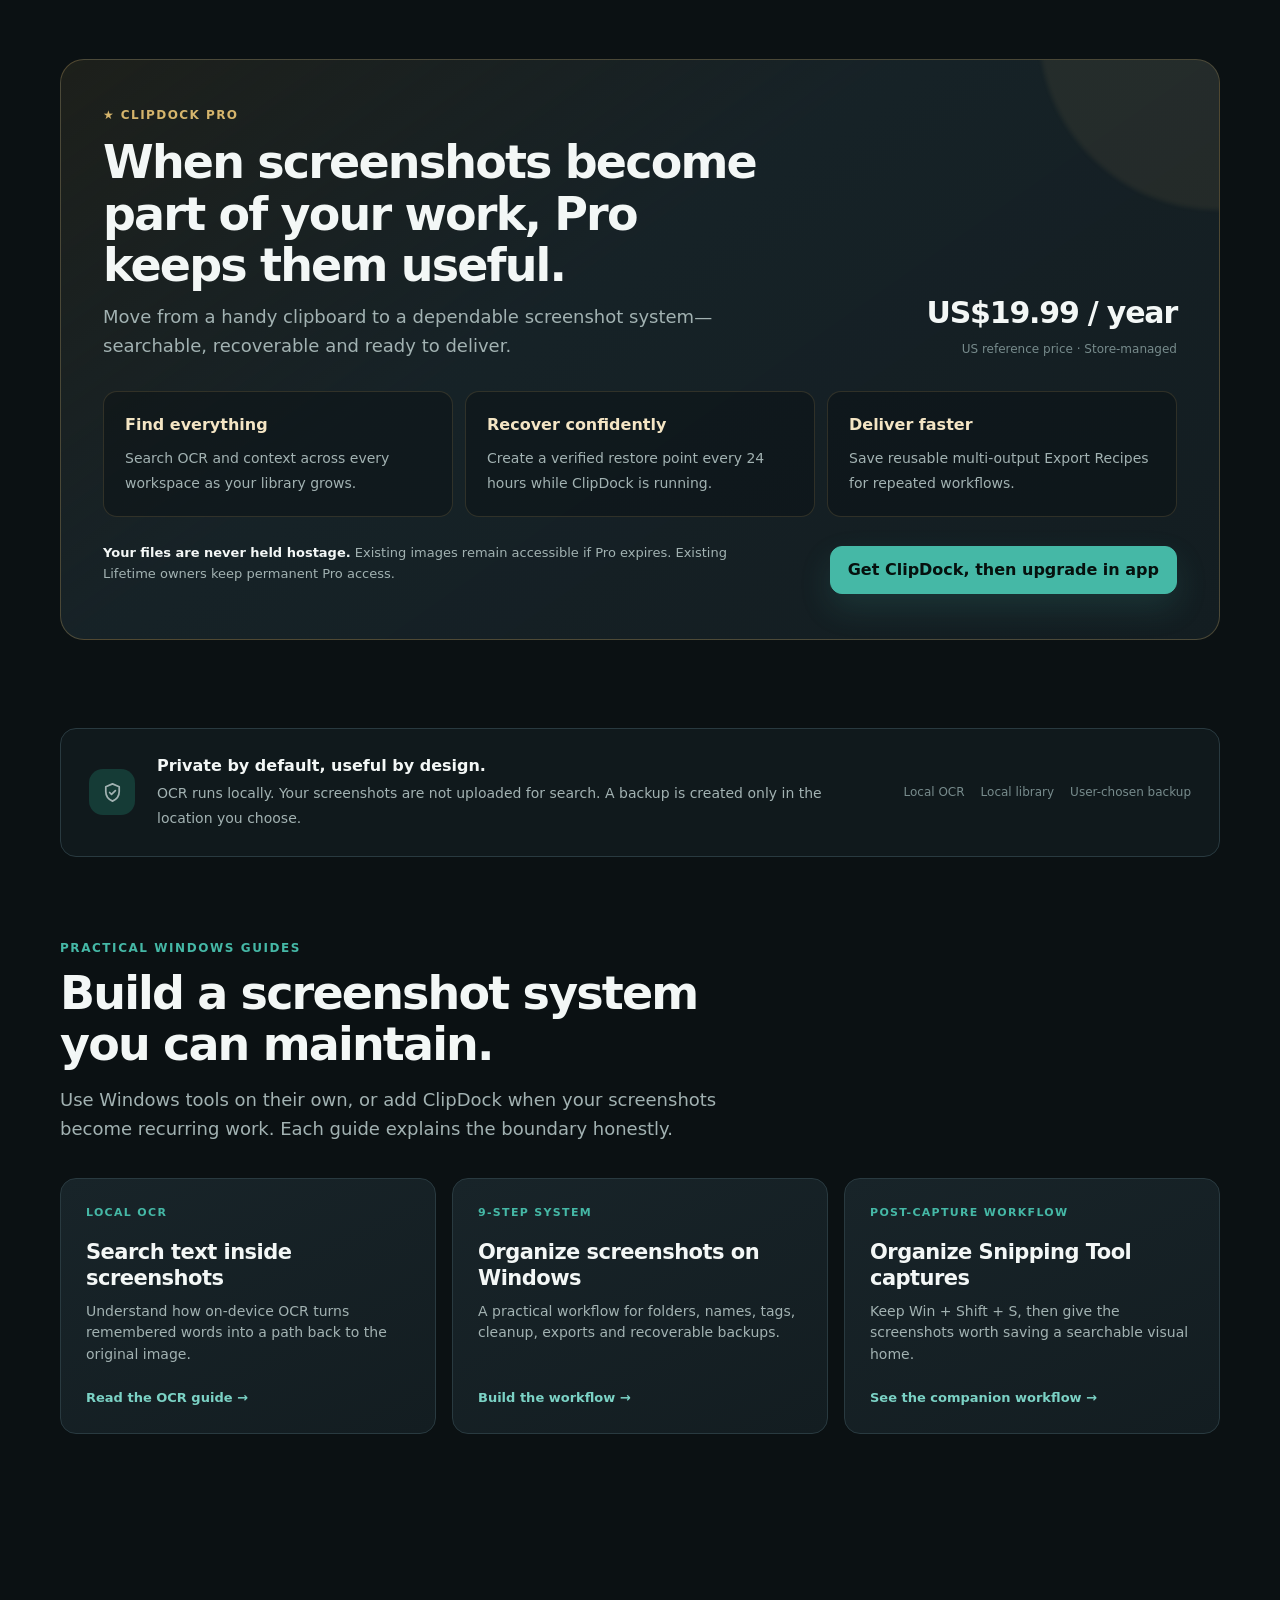
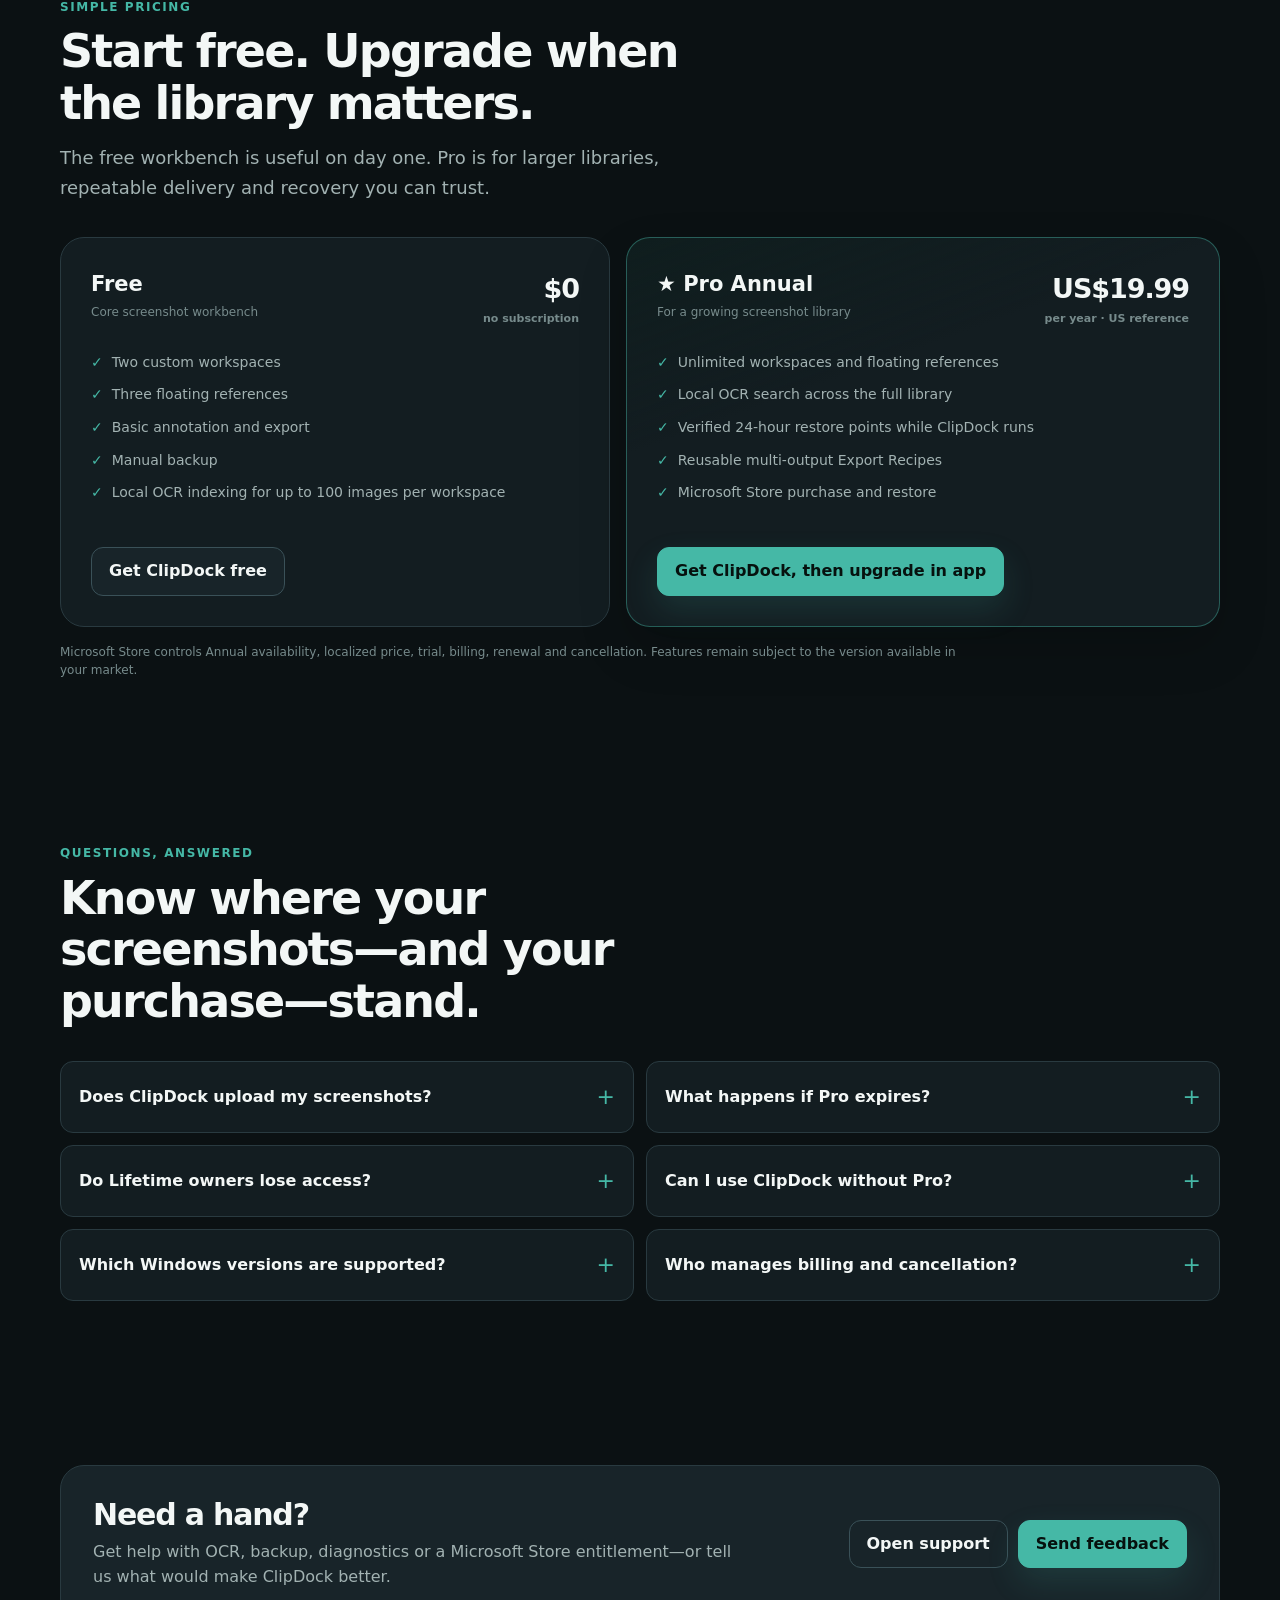
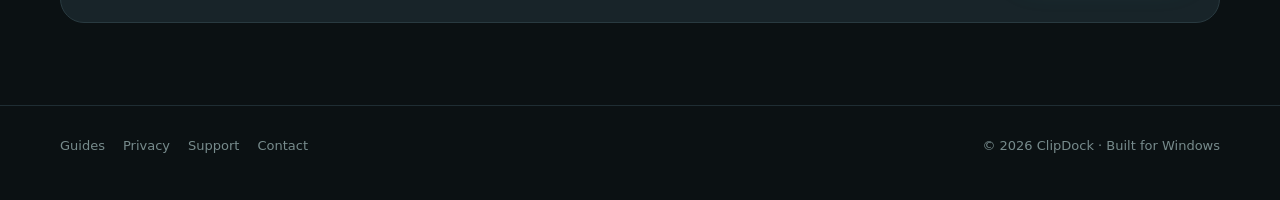
==== commit 5dc4f521: "feat: add focused screenshot workflow guides" ====
--- a/index.html
+++ b/index.html
@@ -5,13 +5,28 @@
   <meta name="viewport" content="width=device-width,initial-scale=1" />
   <meta name="color-scheme" content="dark" />
   <meta name="theme-color" content="#0b1113" />
+  <meta name="robots" content="index,follow,max-image-preview:large" />
   <meta name="description" content="ClipDock turns screenshots into a private, searchable visual workspace on Windows. Capture quietly, find text locally, and export consistently." />
   <link rel="canonical" href="https://getclipdock.com/" />
+  <link rel="icon" href="/favicon.svg" type="image/svg+xml" />
+  <link rel="icon" href="/favicon-32.png" sizes="32x32" type="image/png" />
+  <link rel="apple-touch-icon" href="/apple-touch-icon.png" />
+  <link rel="manifest" href="/site.webmanifest" />
   <meta property="og:type" content="website" />
-  <meta property="og:title" content="ClipDock — Find any screenshot in seconds" />
+  <meta property="og:site_name" content="ClipDock" />
+  <meta property="og:locale" content="en_US" />
+  <meta property="og:title" content="ClipDock — Searchable Screenshot Organizer for Windows" />
   <meta property="og:description" content="A private, searchable visual workspace for Windows. Local OCR, organized workspaces, floating references, and consistent exports." />
   <meta property="og:url" content="https://getclipdock.com/" />
-  <title>ClipDock — Find any screenshot in seconds</title>
+  <meta property="og:image" content="https://getclipdock.com/assets/og/clipdock-og.png" />
+  <meta property="og:image:width" content="1200" />
+  <meta property="og:image:height" content="630" />
+  <meta property="og:image:alt" content="ClipDock searchable screenshot workspace for Windows" />
+  <meta name="twitter:card" content="summary_large_image" />
+  <meta name="twitter:title" content="ClipDock — Searchable Screenshot Organizer for Windows" />
+  <meta name="twitter:description" content="Capture quietly, find screenshot text locally, and keep visual work organized on Windows." />
+  <meta name="twitter:image" content="https://getclipdock.com/assets/og/clipdock-og.png" />
+  <title>ClipDock — Searchable Screenshot Organizer for Windows</title>
   <style>
     :root{
       --bg:#0b1113;
@@ -244,6 +259,14 @@
     details[open] summary::after{content:"−"}
     details p{margin:0 0 18px;color:var(--muted);font-size:14px}
 
+    .guideGridHome{display:grid;grid-template-columns:repeat(3,1fr);gap:16px}
+    .guideCardHome{display:flex;flex-direction:column;min-height:245px;padding:25px;border:1px solid var(--border);border-radius:var(--radius-md);background:linear-gradient(155deg,var(--surface-raised),var(--surface));text-decoration:none;transition:transform .16s ease,border-color .16s ease,background .16s ease}
+    .guideCardHome:hover{transform:translateY(-2px);border-color:var(--border-strong);background:var(--surface-raised)}
+    .guideCardHome small{color:var(--brand);font-size:11px;font-weight:850;letter-spacing:.12em;text-transform:uppercase}
+    .guideCardHome h3{margin:18px 0 9px;font-size:21px;line-height:1.25;letter-spacing:-.025em}
+    .guideCardHome p{margin:0;color:var(--muted);font-size:14px}
+    .guideCardHome span{margin-top:auto;padding-top:22px;color:#7bd2c5;font-size:13px;font-weight:800}
+
     .supportPanel{display:flex;align-items:center;justify-content:space-between;gap:28px;padding:32px;border:1px solid var(--border);border-radius:var(--radius-lg);background:var(--surface-raised)}
     .supportPanel h2{margin-bottom:8px;font-size:30px}.supportPanel p{max-width:660px;margin:0;color:var(--muted)}
     .supportActions{display:flex;gap:10px;flex-wrap:wrap;justify-content:flex-end}
@@ -266,6 +289,7 @@
       .proGrid{grid-template-columns:1fr}
       .privacyStrip{grid-template-columns:auto 1fr}.privacyFacts{grid-column:2;flex-wrap:wrap}
       .pricingGrid,.faqGrid{grid-template-columns:1fr}
+      .guideGridHome{grid-template-columns:1fr}
       .priceCard{min-height:auto}
       .supportPanel{align-items:flex-start;flex-direction:column}.supportActions{justify-content:flex-start}
     }
@@ -305,6 +329,7 @@
     "operatingSystem":"Windows 10, Windows 11",
     "description":"A private, searchable visual workspace for screenshots on Windows.",
     "url":"https://getclipdock.com/",
+    "image":"https://getclipdock.com/assets/og/clipdock-og.png",
     "downloadUrl":"https://apps.microsoft.com/detail/9NG4M120496J",
     "offers":{"@type":"Offer","price":"0","priceCurrency":"USD"}
   }
@@ -315,13 +340,14 @@
 
   <header class="siteHeader">
     <div class="shell headerInner">
-      <a class="brandLockup" href="#" aria-label="ClipDock home">
+      <a class="brandLockup" href="/" aria-label="ClipDock home">
         <span class="brandMark" aria-hidden="true"></span>
         <span>ClipDock</span>
       </a>
       <nav class="headerNav" aria-label="Primary navigation">
         <a href="#features">Why ClipDock</a>
         <a href="#pro">Pro</a>
+        <a href="#guides">Guides</a>
         <a href="#pricing">Pricing</a>
         <a href="#faq">FAQ</a>
         <a class="button buttonSmall headerStore" href="https://apps.microsoft.com/detail/9NG4M120496J?cid=clipdock_website_header" target="_blank" rel="noopener noreferrer">Get ClipDock</a>
@@ -446,7 +472,7 @@
         </div>
         <div class="proGrid">
           <div class="proCard"><strong>Find everything</strong><span>Search OCR and context across every workspace as your library grows.</span></div>
-          <div class="proCard"><strong>Recover confidently</strong><span>Create verified automatic backups in a location you choose.</span></div>
+          <div class="proCard"><strong>Recover confidently</strong><span>Create a verified restore point every 24 hours while ClipDock is running.</span></div>
           <div class="proCard"><strong>Deliver faster</strong><span>Save reusable multi-output Export Recipes for repeated workflows.</span></div>
         </div>
         <div class="proBottom">
@@ -461,6 +487,19 @@
         <span class="privacyIcon" aria-hidden="true"><svg viewBox="0 0 24 24"><path d="M12 3 5 6v5c0 4.6 2.8 8.2 7 10 4.2-1.8 7-5.4 7-10V6zM9 12l2 2 4-4"/></svg></span>
         <div><strong>Private by default, useful by design.</strong><span>OCR runs locally. Your screenshots are not uploaded for search. A backup is created only in the location you choose.</span></div>
         <div class="privacyFacts"><i>Local OCR</i><i>Local library</i><i>User-chosen backup</i></div>
+      </div>
+    </section>
+
+    <section id="guides" class="shell section" aria-labelledby="guides-title">
+      <div class="sectionHead">
+        <p class="kicker">Practical Windows guides</p>
+        <h2 id="guides-title">Build a screenshot system you can maintain.</h2>
+        <p class="sectionLead">Use Windows tools on their own, or add ClipDock when your screenshots become recurring work. Each guide explains the boundary honestly.</p>
+      </div>
+      <div class="guideGridHome">
+        <a class="guideCardHome" href="/search-text-in-screenshots-windows.html"><small>Local OCR</small><h3>Search text inside screenshots</h3><p>Understand how on-device OCR turns remembered words into a path back to the original image.</p><span>Read the OCR guide →</span></a>
+        <a class="guideCardHome" href="/how-to-organize-screenshots-on-windows.html"><small>9-step system</small><h3>Organize screenshots on Windows</h3><p>A practical workflow for folders, names, tags, cleanup, exports and recoverable backups.</p><span>Build the workflow →</span></a>
+        <a class="guideCardHome" href="/organize-snipping-tool-screenshots.html"><small>Post-capture workflow</small><h3>Organize Snipping Tool captures</h3><p>Keep Win + Shift + S, then give the screenshots worth saving a searchable visual home.</p><span>See the companion workflow →</span></a>
       </div>
     </section>
 
@@ -478,7 +517,7 @@
             <li>Three floating references</li>
             <li>Basic annotation and export</li>
             <li>Manual backup</li>
-            <li>100-image local OCR experience</li>
+            <li>Local OCR indexing for up to 100 images per workspace</li>
           </ul>
           <a class="button" href="https://apps.microsoft.com/detail/9NG4M120496J?cid=clipdock_website_free_v2" target="_blank" rel="noopener noreferrer">Get ClipDock free</a>
         </article>
@@ -487,7 +526,7 @@
           <ul class="featureList">
             <li>Unlimited workspaces and floating references</li>
             <li>Local OCR search across the full library</li>
-            <li>Verified automatic backup and restore</li>
+            <li>Verified 24-hour restore points while ClipDock runs</li>
             <li>Reusable multi-output Export Recipes</li>
             <li>Microsoft Store purchase and restore</li>
           </ul>
@@ -506,7 +545,7 @@
         <details><summary>Does ClipDock upload my screenshots?</summary><p>No for normal capture and search. Your library stays local and OCR runs on your PC. Backups go only to a location you explicitly choose.</p></details>
         <details><summary>What happens if Pro expires?</summary><p>Your existing images remain accessible. Store-managed Pro capabilities stop until the subscription is active again.</p></details>
         <details><summary>Do Lifetime owners lose access?</summary><p>No. Existing Lifetime owners keep permanent Pro access and can restore that entitlement through Microsoft Store.</p></details>
-        <details><summary>Can I use ClipDock without Pro?</summary><p>Yes. Free includes the core workbench, two custom workspaces, three floating references, basic annotation/export, manual backup and a 100-image OCR experience.</p></details>
+        <details><summary>Can I use ClipDock without Pro?</summary><p>Yes. Free includes the core workbench, two custom workspaces, three floating references, basic annotation/export, manual backup and local OCR indexing for up to 100 images per workspace.</p></details>
         <details><summary>Which Windows versions are supported?</summary><p>ClipDock is built for Windows 10 and Windows 11 and installs through Microsoft Store.</p></details>
         <details><summary>Who manages billing and cancellation?</summary><p>Microsoft Store manages purchase, localized pricing, renewal, cancellation and entitlement restore.</p></details>
       </div>
@@ -525,7 +564,7 @@
 
   <footer>
     <div class="shell footerInner">
-      <div class="footerLinks"><a href="privacy.html">Privacy</a><a href="support.html">Support</a><a href="mailto:limingjin777@gmail.com">Contact</a></div>
+      <div class="footerLinks"><a href="/#guides">Guides</a><a href="privacy.html">Privacy</a><a href="support.html">Support</a><a href="mailto:limingjin777@gmail.com">Contact</a></div>
       <div>© 2026 ClipDock · Built for Windows</div>
     </div>
   </footer>
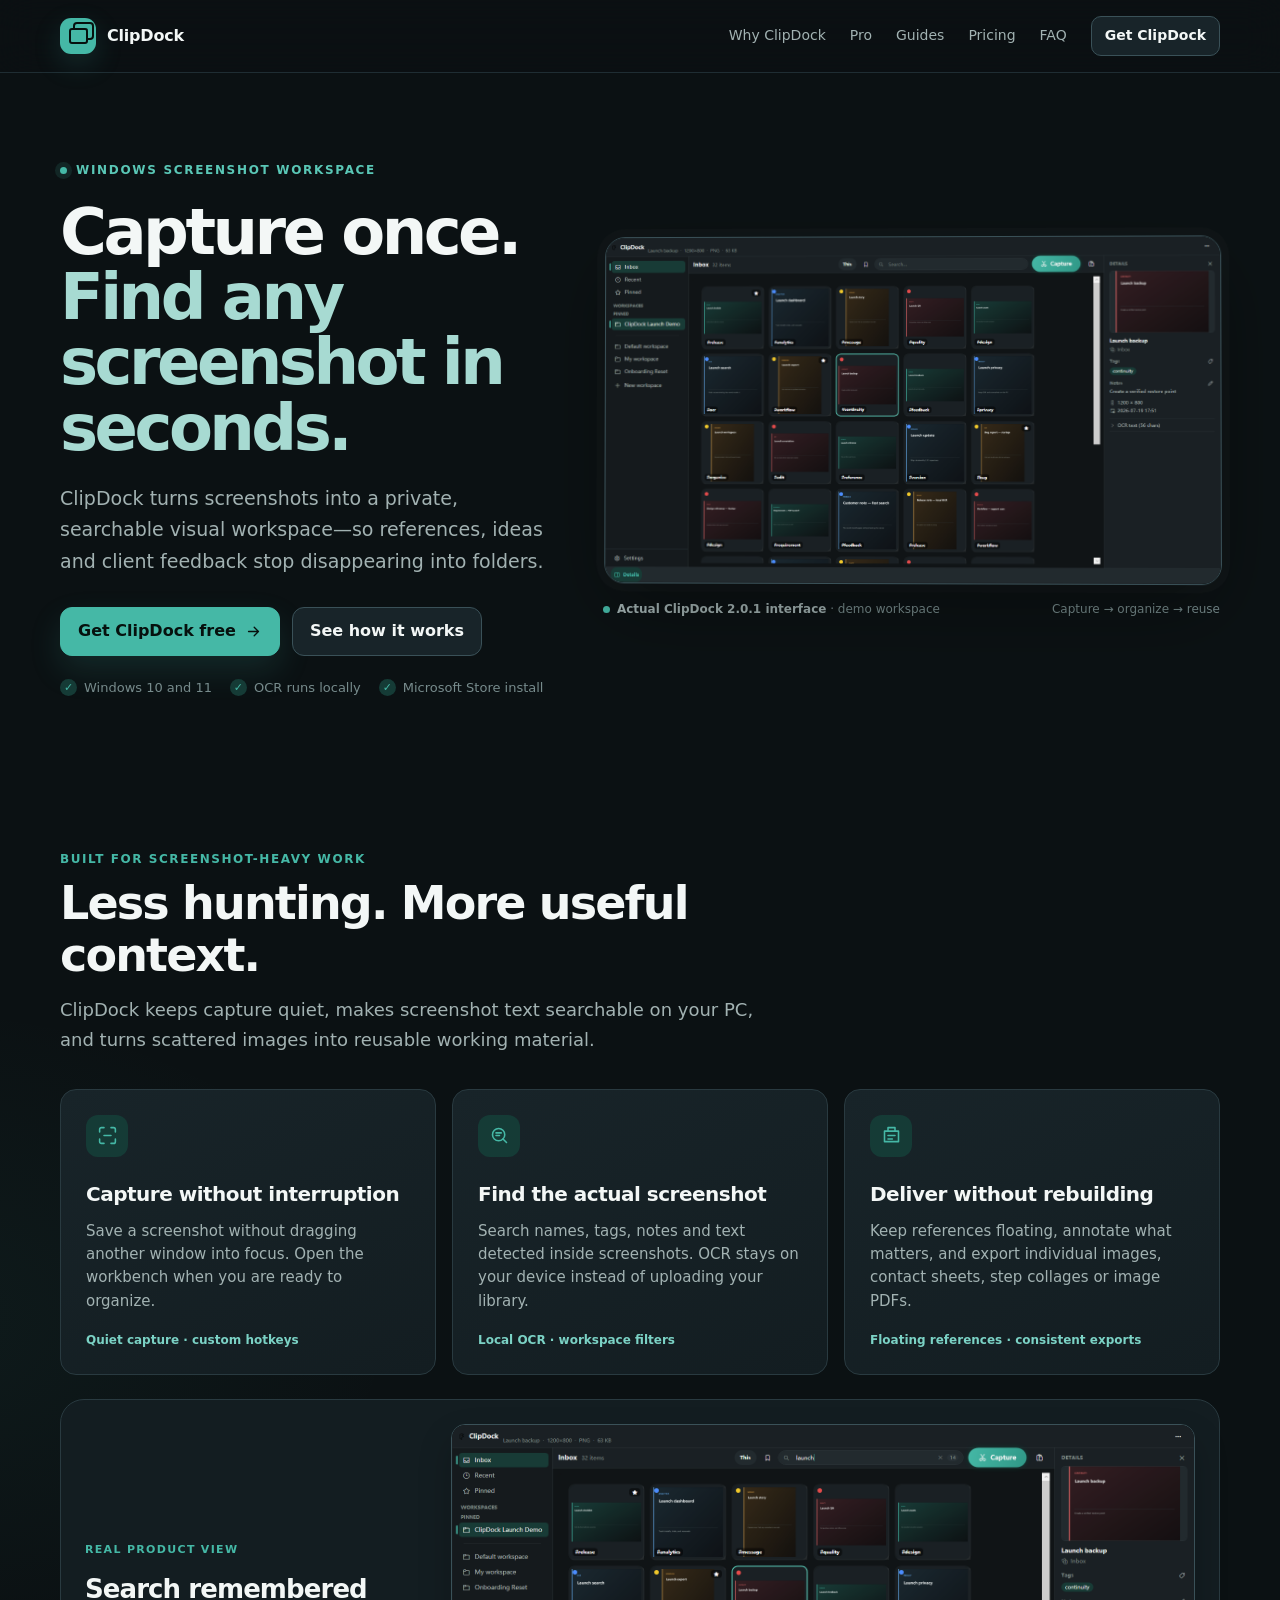
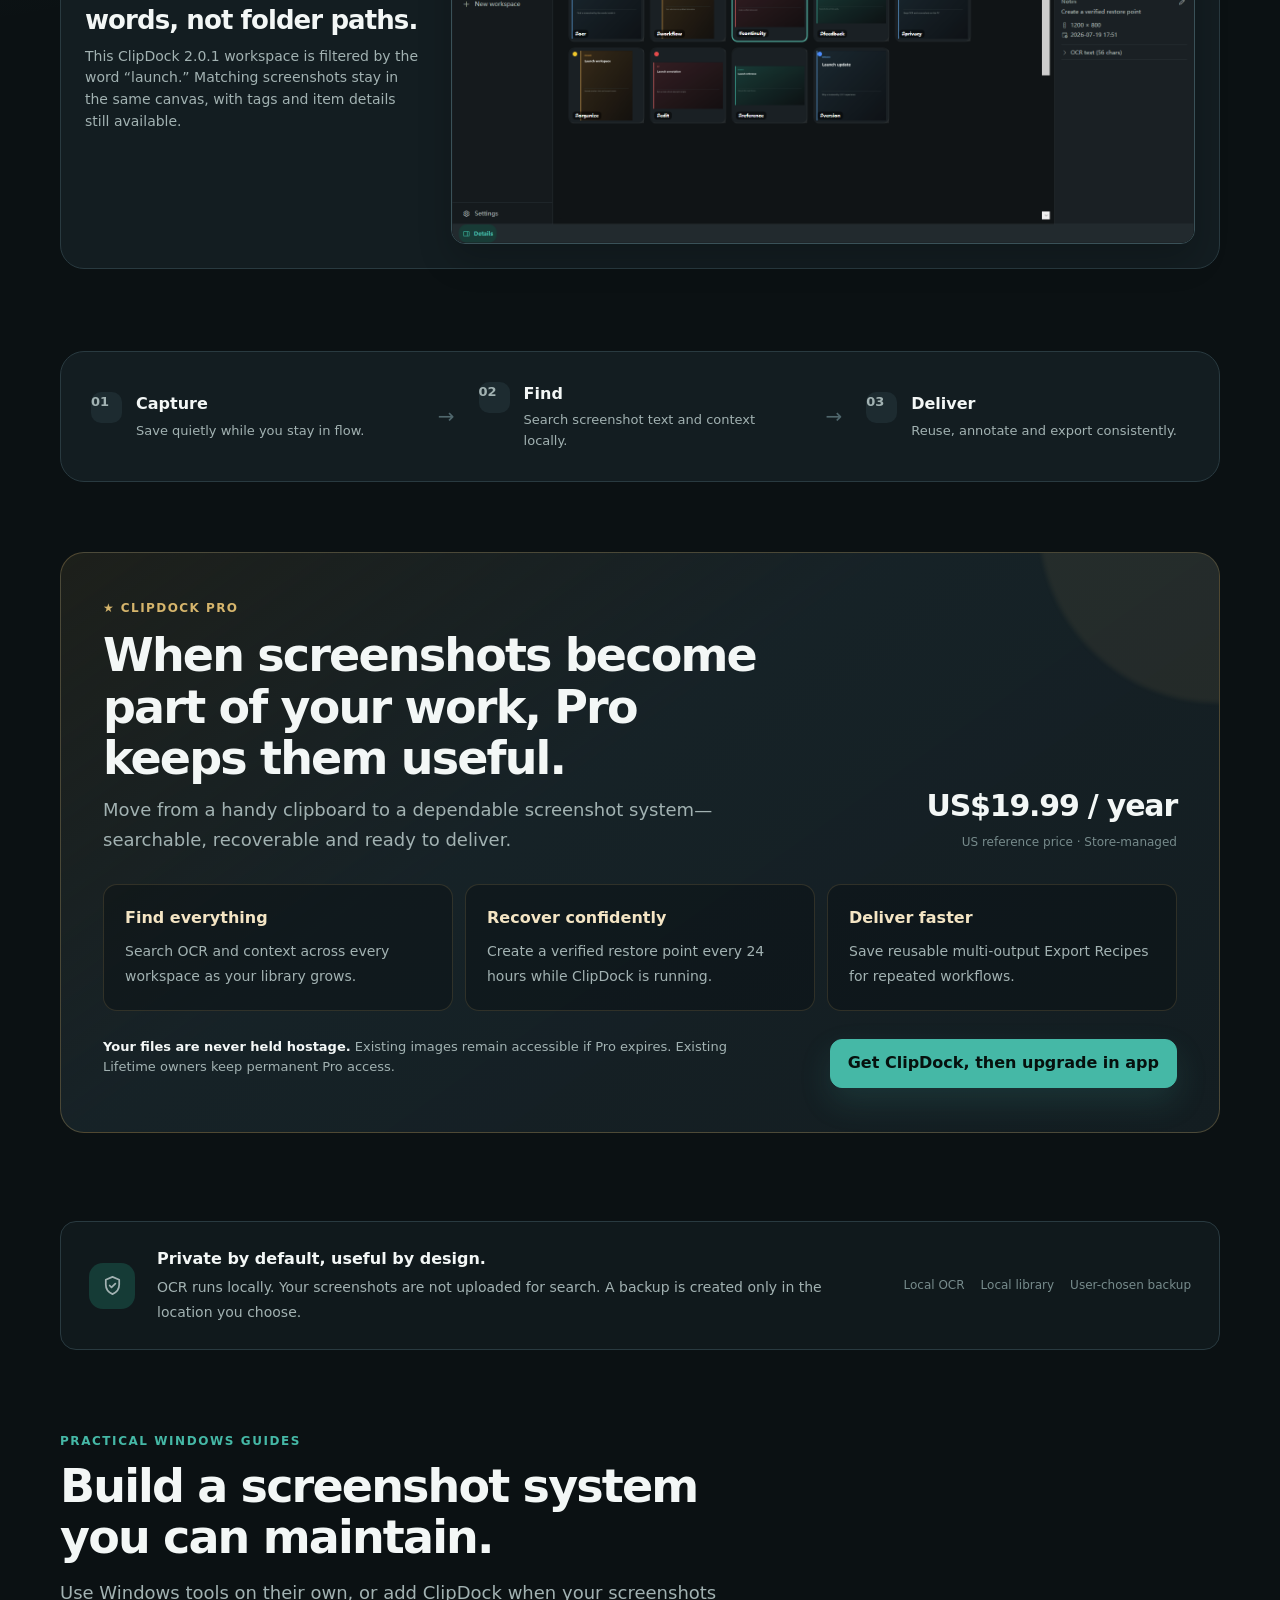
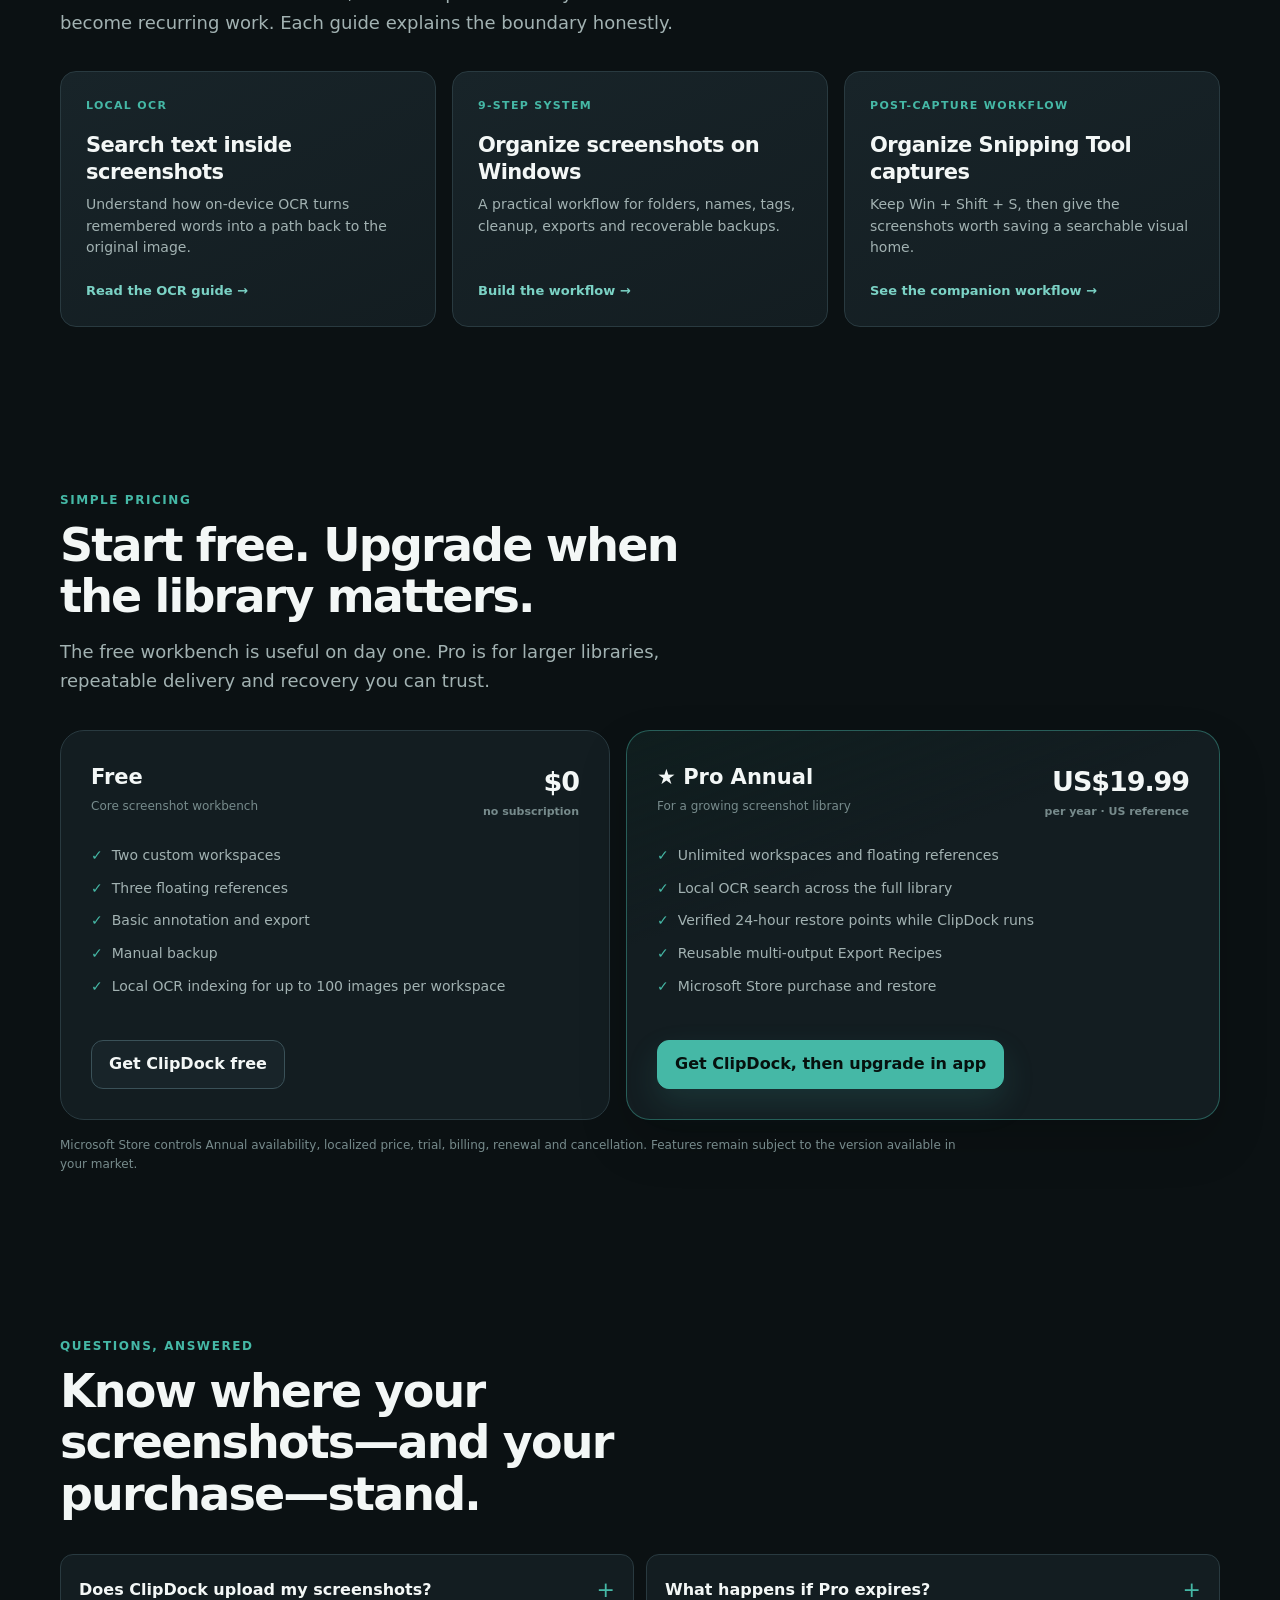
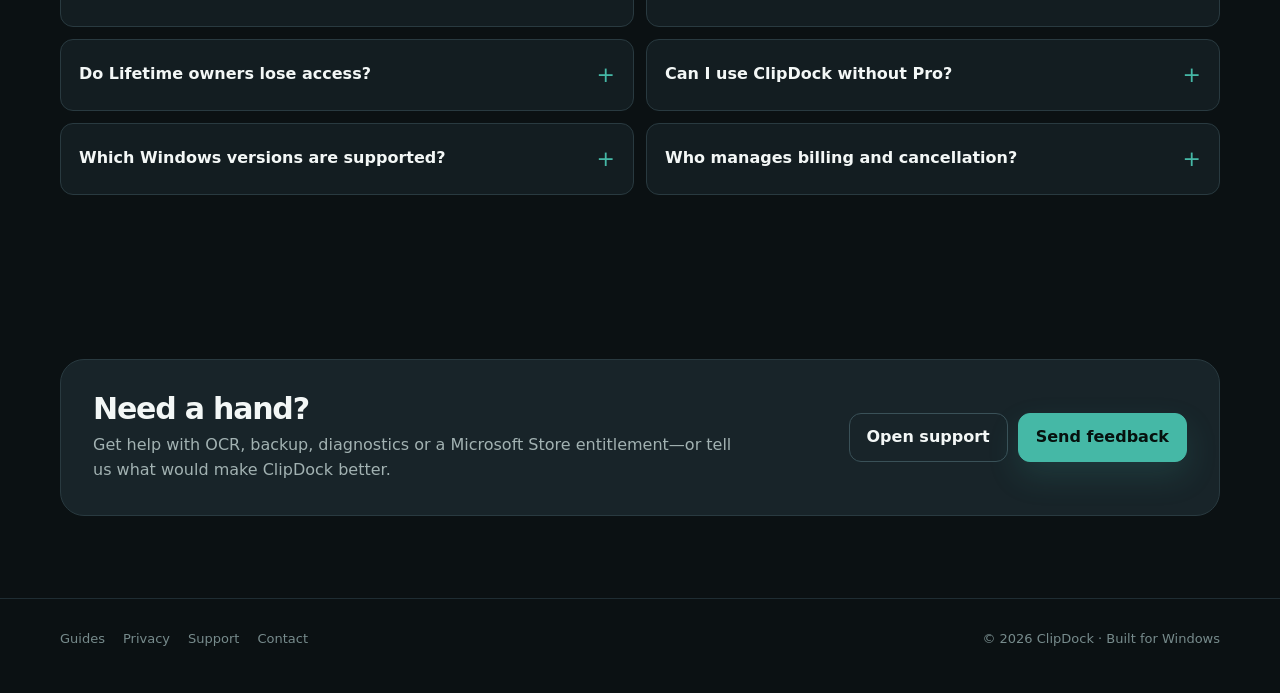
==== commit 264ac0a1: "Replace homepage mockups with real ClipDock UI" ====
--- a/index.html
+++ b/index.html
@@ -12,6 +12,7 @@
   <link rel="icon" href="/favicon-32.png" sizes="32x32" type="image/png" />
   <link rel="apple-touch-icon" href="/apple-touch-icon.png" />
   <link rel="manifest" href="/site.webmanifest" />
+  <link rel="preload" as="image" href="/assets/product/clipdock-workspace-2.0.1.png" type="image/png" fetchpriority="high" />
   <meta property="og:type" content="website" />
   <meta property="og:site_name" content="ClipDock" />
   <meta property="og:locale" content="en_US" />
@@ -21,11 +22,12 @@
   <meta property="og:image" content="https://getclipdock.com/assets/og/clipdock-og.png" />
   <meta property="og:image:width" content="1200" />
   <meta property="og:image:height" content="630" />
-  <meta property="og:image:alt" content="ClipDock searchable screenshot workspace for Windows" />
+  <meta property="og:image:alt" content="ClipDock 2.0.1 workspace on Windows with tagged screenshot cards and the Details inspector open" />
   <meta name="twitter:card" content="summary_large_image" />
   <meta name="twitter:title" content="ClipDock — Searchable Screenshot Organizer for Windows" />
   <meta name="twitter:description" content="Capture quietly, find screenshot text locally, and keep visual work organized on Windows." />
   <meta name="twitter:image" content="https://getclipdock.com/assets/og/clipdock-og.png" />
+  <meta name="twitter:image:alt" content="ClipDock 2.0.1 workspace on Windows with tagged screenshot cards and the Details inspector open" />
   <title>ClipDock — Searchable Screenshot Organizer for Windows</title>
   <style>
     :root{
@@ -140,55 +142,13 @@
     .trustCheck{display:grid;place-items:center;width:17px;height:17px;border-radius:50%;background:var(--brand-soft);color:var(--brand);font-size:11px;font-weight:900}
 
     .heroVisual{min-width:0}
-    .appWindow{
-      overflow:hidden;border:1px solid var(--border-strong);border-radius:20px;
+    .productFrame{
+      overflow:hidden;margin:0;border:1px solid var(--border-strong);border-radius:20px;
       background:var(--bg-deep);box-shadow:var(--shadow),0 0 0 8px rgba(255,255,255,.018);
       transform:perspective(1400px) rotateY(-1.4deg) rotateX(.7deg);
     }
-    .appTopbar{
-      height:47px;display:flex;align-items:center;gap:10px;padding:0 13px;
-      border-bottom:1px solid var(--border);background:#121a1e;font-size:10px;color:var(--muted);
-    }
-    .mockBrand{display:flex;align-items:center;gap:7px;color:var(--text);font-size:11px;font-weight:800}
-    .mockBrandGlyph{width:16px;height:16px;border-radius:5px;background:var(--brand)}
-    .mockTopMeta{color:var(--muted-2)}
-    .mockSearch{
-      display:flex;align-items:center;gap:7px;width:178px;height:28px;margin-left:auto;padding:0 10px;
-      border:1px solid var(--border);border-radius:10px;background:var(--surface);color:var(--muted-2);
-    }
-    .mockCapture{display:grid;place-items:center;height:29px;padding:0 14px;border-radius:10px;background:var(--brand);color:var(--on-brand);font-weight:850}
-    .windowDots{display:flex;gap:5px;margin-left:3px}.windowDots i{width:5px;height:5px;border-radius:50%;background:#617478}
-    .appBody{display:grid;grid-template-columns:118px minmax(0,1fr) 154px;min-height:372px}
-    .mockSidebar{padding:15px 9px;border-right:1px solid var(--border);background:#10181b}
-    .sideItem{display:flex;align-items:center;gap:7px;margin-bottom:5px;padding:7px 8px;border-radius:7px;color:#91a5a6;font-size:9px}
-    .sideItem::before{content:"";width:8px;height:8px;border:1px solid #718689;border-radius:2px}
-    .sideItem.active{background:var(--brand-soft);color:#d8f2ed}.sideItem.active::before{border-color:var(--brand)}
-    .sideLabel{margin:14px 8px 6px;color:#667b7d;font-size:7px;font-weight:850;letter-spacing:.12em}
-    .mockCanvas{min-width:0;padding:13px 12px;background:#0b1113}
-    .mockCanvasHead{display:flex;align-items:center;justify-content:space-between;margin-bottom:11px;font-size:9px;color:var(--muted)}
-    .mockCanvasHead strong{color:var(--text);font-size:10px}.mockCount{color:var(--muted-2)}
-    .mockGrid{display:grid;grid-template-columns:repeat(3,minmax(0,1fr));gap:9px}
-    .shotCard{overflow:hidden;border:1px solid #24343a;border-radius:9px;background:#131d21;box-shadow:0 7px 18px rgba(0,0,0,.14)}
-    .shotCard.selected{border-color:var(--brand);box-shadow:0 0 0 2px rgba(69,184,166,.15)}
-    .shotThumb{position:relative;height:73px;overflow:hidden;background:#dce6e4}
-    .shotThumb::before,.shotThumb::after{content:"";position:absolute;border-radius:5px}
-    .thumbOne::before{width:46%;height:58%;left:9%;top:12%;background:#213236;box-shadow:42px 9px 0 #76b8ae}
-    .thumbOne::after{width:68%;height:6px;left:10%;bottom:12%;background:#899c9b;box-shadow:0 -11px 0 #becac8}
-    .thumbTwo{background:#e7dfce}.thumbTwo::before{width:56%;height:48%;left:22%;top:15%;background:#d6b56c;border-radius:50%}.thumbTwo::after{width:72%;height:7px;left:14%;bottom:15%;background:#827b6c;box-shadow:0 -12px 0 #b5aa95}
-    .thumbThree{background:#d8e5ef}.thumbThree::before{width:28%;height:50%;left:15%;bottom:18%;background:#527b9a;box-shadow:50px -7px 0 #8fb0c7}.thumbThree::after{width:55%;height:8px;left:23%;bottom:10%;background:#8399a8}
-    .thumbFour{background:#e7e8e4}.thumbFour::before{width:78%;height:10px;left:11%;top:18%;background:#293c40;box-shadow:0 17px 0 #8ca09f,0 34px 0 #bdc8c6}.thumbFour::after{width:18px;height:18px;right:14%;top:13%;background:var(--brand)}
-    .thumbFive{background:#ede5db}.thumbFive::before{width:43%;height:55%;left:12%;top:14%;background:#354a4f;transform:rotate(-5deg);box-shadow:43px 11px 0 #ca936f}.thumbFive::after{width:66%;height:6px;left:17%;bottom:10%;background:#948a7c}
-    .thumbSix{background:#ddebe4}.thumbSix::before{width:67%;height:44%;left:16%;top:18%;border:3px solid #4c6d68;background:transparent}.thumbSix::after{width:45%;height:7px;left:27%;bottom:15%;background:var(--brand)}
-    .ocrPill{position:absolute;right:5px;top:5px;padding:2px 4px;border-radius:4px;background:rgba(6,17,14,.78);color:#7bd8ca;font-size:6px;font-weight:850}
-    .shotMeta{padding:6px 7px 7px}.shotTitle{overflow:hidden;color:#dfe9e7;font-size:7.5px;font-weight:700;text-overflow:ellipsis;white-space:nowrap}.shotDate{margin-top:2px;color:#687d7f;font-size:6.5px}
-    .mockInspector{padding:12px 10px;border-left:1px solid var(--border);background:#10181b}
-    .inspectorLabel{color:#75898b;font-size:7px;font-weight:850;letter-spacing:.12em}
-    .inspectorPreview{height:92px;margin-top:8px;border:1px solid #31444a;border-radius:8px;background:#d8e5ef;position:relative;overflow:hidden}
-    .inspectorPreview::before{content:"";position:absolute;width:33%;height:54%;left:12%;bottom:16%;background:#527b9a;box-shadow:58px -10px 0 #8fb0c7}
-    .inspectorTitle{margin-top:10px;color:#eef5f3;font-size:9px;font-weight:800}
-    .inspectorMeta{margin-top:5px;color:#779092;font-size:7px}
-    .inspectorRule{height:1px;margin:10px 0;background:#26383e}
-    .inspectorText{padding:7px;border-radius:6px;background:#172328;color:#a9b8b7;font-size:7px;line-height:1.45}
+    .productShot{display:block;width:100%}
+    .productShot{height:auto;aspect-ratio:16/9;object-fit:cover;background:var(--bg-deep)}
     .visualCaption{display:flex;align-items:center;justify-content:space-between;gap:16px;margin-top:16px;color:var(--muted-2);font-size:12px}
     .visualCaption strong{color:var(--muted);font-weight:750}
     .captionPulse{display:inline-block;width:7px;height:7px;margin-right:7px;border-radius:50%;background:var(--brand)}
@@ -209,6 +169,16 @@
     .outcomeCard h3{margin:22px 0 10px;font-size:20px;letter-spacing:-.025em}
     .outcomeCard p{margin:0;color:var(--muted);font-size:15px}
     .outcomeMeta{display:block;margin-top:18px;color:#7bd2c5;font-size:12px;font-weight:800}
+    .featureProof{
+      display:grid;grid-template-columns:minmax(240px,.62fr) minmax(520px,1.38fr);align-items:center;gap:32px;
+      margin-top:24px;padding:24px;border:1px solid var(--border);border-radius:var(--radius-lg);background:var(--surface);
+    }
+    .featureProofCopy small{color:var(--brand);font-size:11px;font-weight:850;letter-spacing:.12em;text-transform:uppercase}
+    .featureProofCopy h3{margin:14px 0 10px;font-size:26px;line-height:1.18;letter-spacing:-.035em}
+    .featureProofCopy p{margin:0;color:var(--muted);font-size:14px}
+    .proofFigure{overflow:hidden;margin:0;border:1px solid var(--border-strong);border-radius:14px;background:var(--bg-deep);box-shadow:0 16px 34px rgba(0,0,0,.2)}
+    .proofFigure img{display:block;width:100%}
+    .proofFigure img{height:auto;aspect-ratio:16/9;object-fit:cover}
 
     .workflowBand{
       display:grid;grid-template-columns:1fr auto 1fr auto 1fr;align-items:center;gap:24px;
@@ -280,6 +250,7 @@
       .heroCopy{max-width:760px}
       .heroVisual{max-width:760px}
       .outcomeGrid{grid-template-columns:1fr 1fr}.outcomeCard:last-child{grid-column:1/-1;min-height:auto}
+      .featureProof{grid-template-columns:1fr}.featureProofCopy{max-width:660px}
     }
     @media (max-width:820px){
       .headerNav a:not(.headerStore){display:none}
@@ -300,11 +271,10 @@
       h1{font-size:clamp(39px,13vw,54px)}
       .heroLead{font-size:17px}.heroActions{align-items:stretch;flex-direction:column}.heroActions .button{width:100%}
       .trustList{align-items:flex-start;flex-direction:column;gap:9px}
-      .appWindow{transform:none;border-radius:15px}.mockTopMeta,.windowDots{display:none}.mockSearch{width:126px}.mockCapture{padding-inline:10px}
-      .appBody{grid-template-columns:88px minmax(0,1fr)}.mockInspector{display:none}.mockSidebar{padding-inline:6px}.sideItem{padding-inline:6px}
-      .mockGrid{grid-template-columns:repeat(2,minmax(0,1fr))}.shotThumb{height:68px}
+      .productFrame{transform:none;border-radius:15px}
       .visualCaption{align-items:flex-start;flex-direction:column;gap:5px}
       .outcomeGrid{grid-template-columns:1fr}.outcomeCard:last-child{grid-column:auto}.outcomeCard{min-height:auto}
+      .featureProof{padding:18px}.featureProofCopy h3{font-size:23px}
       .proPanel{padding:27px 21px}.proPanel h2{font-size:34px}.proPrice strong{font-size:26px}
       .privacyStrip{grid-template-columns:1fr}.privacyFacts{grid-column:auto}.privacyIcon{width:40px;height:40px}
       .priceCard{padding:23px}.priceHead{align-items:flex-start;flex-direction:column}.priceAmount{text-align:left}
@@ -313,7 +283,6 @@
     }
     @media (max-width:420px){
       .brandLockup{font-size:15px}.headerStore{font-size:12px}
-      .appBody{grid-template-columns:1fr}.mockSidebar{display:none}.mockSearch{width:112px}.mockGrid{gap:7px}.mockCanvas{padding:10px 9px}
       .proPanel,.supportPanel{border-radius:18px}
     }
     @media (prefers-reduced-motion:reduce){
@@ -376,48 +345,12 @@
       </div>
 
       <div class="heroVisual">
-        <div class="appWindow" role="img" aria-label="Illustrated preview of the ClipDock workbench showing workspaces, screenshot cards, local OCR search and a details panel">
-          <div class="appTopbar">
-            <span class="mockBrand"><span class="mockBrandGlyph"></span>ClipDock</span>
-            <span class="mockTopMeta">Launch workspace · 24 items</span>
-            <span class="mockSearch">⌕&nbsp;&nbsp;Search screenshots…</span>
-            <span class="mockCapture">Capture</span>
-            <span class="windowDots" aria-hidden="true"><i></i><i></i><i></i></span>
-          </div>
-          <div class="appBody">
-            <aside class="mockSidebar" aria-hidden="true">
-              <div class="sideItem active">Inbox</div>
-              <div class="sideItem">Recent</div>
-              <div class="sideItem">Pinned</div>
-              <div class="sideLabel">WORKSPACES</div>
-              <div class="sideItem">Launch</div>
-              <div class="sideItem">Research</div>
-              <div class="sideItem">Client notes</div>
-            </aside>
-            <div class="mockCanvas" aria-hidden="true">
-              <div class="mockCanvasHead"><strong>Launch workspace</strong><span class="mockCount">24 items</span></div>
-              <div class="mockGrid">
-                <div class="shotCard"><div class="shotThumb thumbOne"><span class="ocrPill">OCR</span></div><div class="shotMeta"><div class="shotTitle">Brand direction</div><div class="shotDate">Today · 10:42</div></div></div>
-                <div class="shotCard"><div class="shotThumb thumbTwo"><span class="ocrPill">OCR</span></div><div class="shotMeta"><div class="shotTitle">Campaign notes</div><div class="shotDate">Today · 09:18</div></div></div>
-                <div class="shotCard selected"><div class="shotThumb thumbThree"><span class="ocrPill">OCR</span></div><div class="shotMeta"><div class="shotTitle">Launch checklist</div><div class="shotDate">Yesterday</div></div></div>
-                <div class="shotCard"><div class="shotThumb thumbFour"></div><div class="shotMeta"><div class="shotTitle">Settings reference</div><div class="shotDate">Jul 16</div></div></div>
-                <div class="shotCard"><div class="shotThumb thumbFive"><span class="ocrPill">OCR</span></div><div class="shotMeta"><div class="shotTitle">Client feedback</div><div class="shotDate">Jul 15</div></div></div>
-                <div class="shotCard"><div class="shotThumb thumbSix"></div><div class="shotMeta"><div class="shotTitle">Export layout</div><div class="shotDate">Jul 14</div></div></div>
-              </div>
-            </div>
-            <aside class="mockInspector" aria-hidden="true">
-              <div class="inspectorLabel">DETAILS</div>
-              <div class="inspectorPreview"></div>
-              <div class="inspectorTitle">Launch checklist</div>
-              <div class="inspectorMeta">Launch workspace · OCR ready</div>
-              <div class="inspectorRule"></div>
-              <div class="inspectorText">Confirm store listing<br/>Review screenshots<br/>Prepare launch notes</div>
-            </aside>
-          </div>
-        </div>
+        <figure class="productFrame">
+          <img class="productShot" src="/assets/product/clipdock-workspace-2.0.1.png" width="1600" height="900" fetchpriority="high" decoding="async" alt="ClipDock 2.0.1 on Windows showing a 32-item launch workspace with tagged screenshot cards and the Details inspector open" />
+        </figure>
         <div class="visualCaption">
-          <span><span class="captionPulse"></span><strong>Local-first workbench</strong> · example content shown</span>
-          <span>Capture → search → reuse</span>
+          <span><span class="captionPulse"></span><strong>Actual ClipDock 2.0.1 interface</strong> · demo workspace</span>
+          <span>Capture → organize → reuse</span>
         </div>
       </div>
     </section>
@@ -447,6 +380,16 @@
           <p>Keep references floating, annotate what matters, and export individual images, contact sheets, step collages or image PDFs.</p>
           <span class="outcomeMeta">Floating references · consistent exports</span>
         </article>
+      </div>
+      <div class="featureProof">
+        <div class="featureProofCopy">
+          <small>Real product view</small>
+          <h3>Search remembered words, not folder paths.</h3>
+          <p>This ClipDock 2.0.1 workspace is filtered by the word “launch.” Matching screenshots stay in the same canvas, with tags and item details still available.</p>
+        </div>
+        <figure class="proofFigure">
+          <img src="/assets/product/clipdock-ocr-search-2.0.1.png" width="1600" height="900" loading="lazy" decoding="async" alt="ClipDock local OCR search for launch showing 14 matching screenshots while keeping the Details inspector open" />
+        </figure>
       </div>
     </section>
 
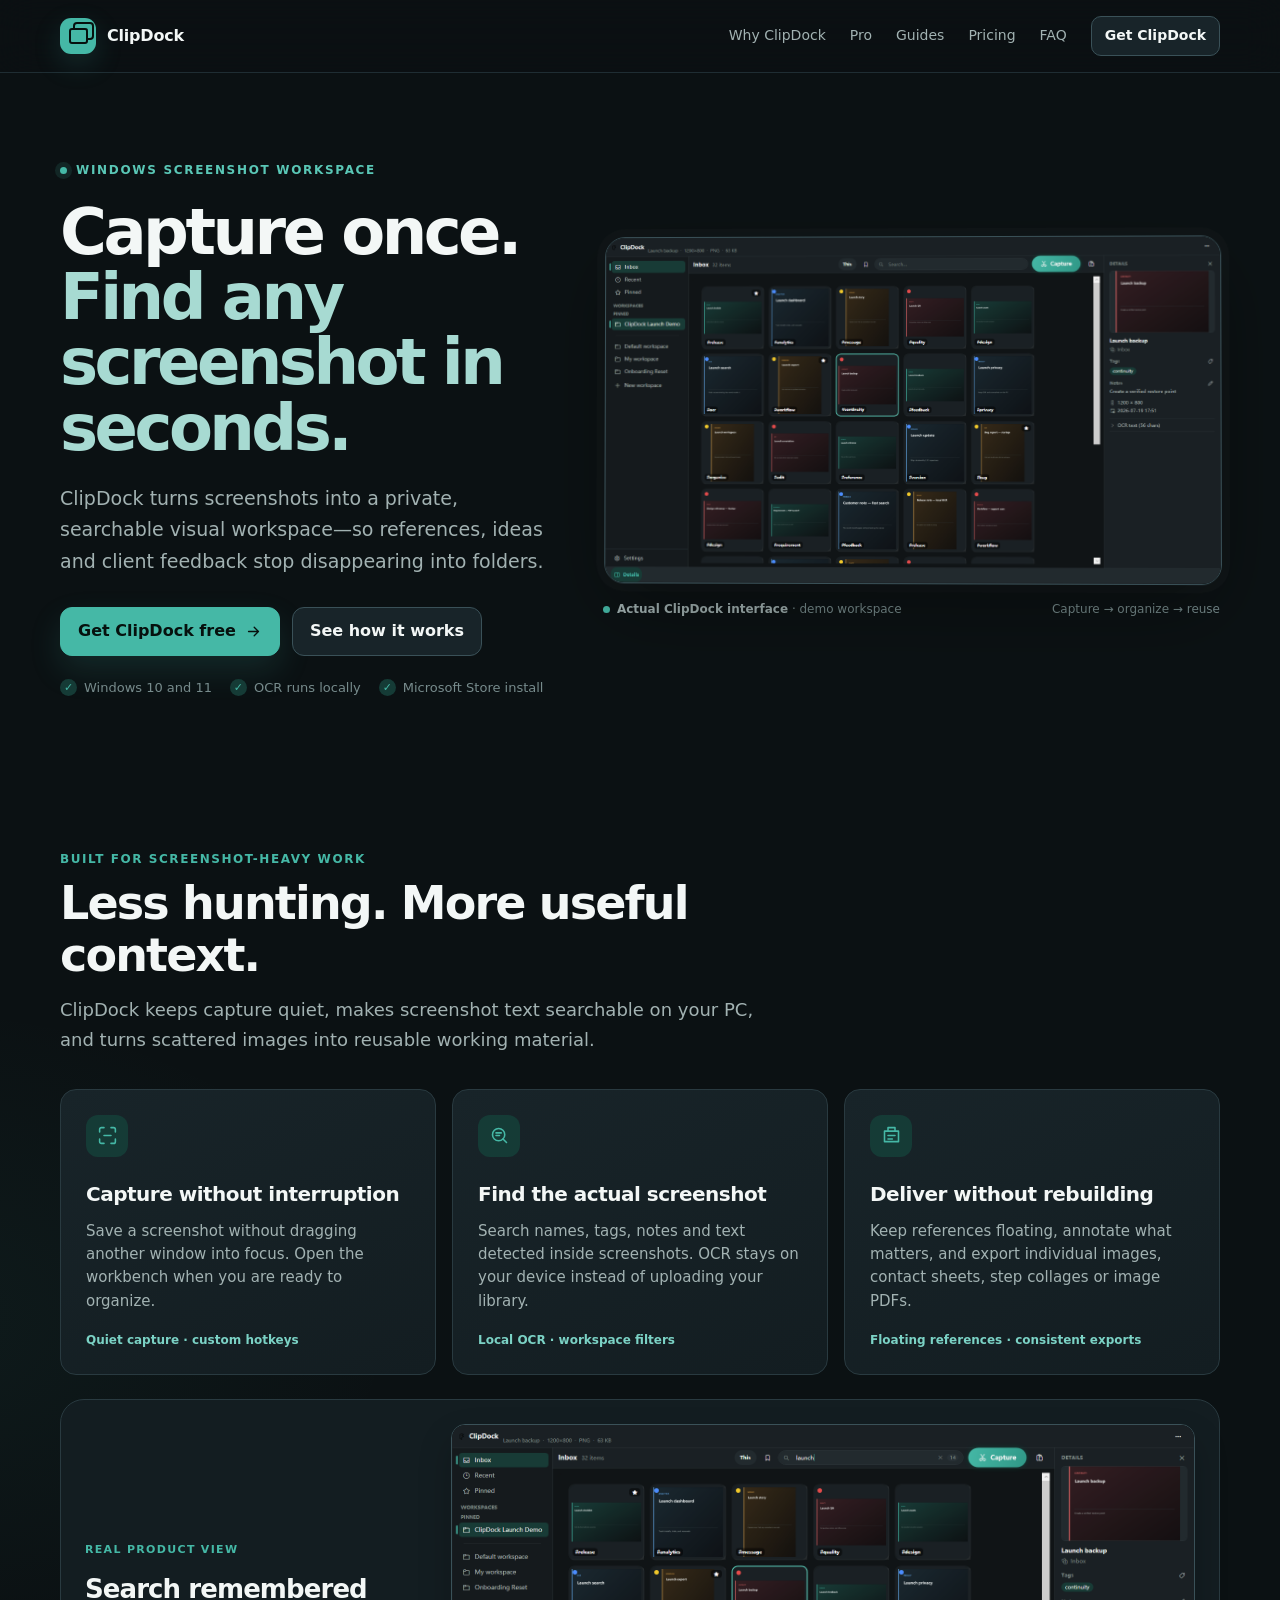
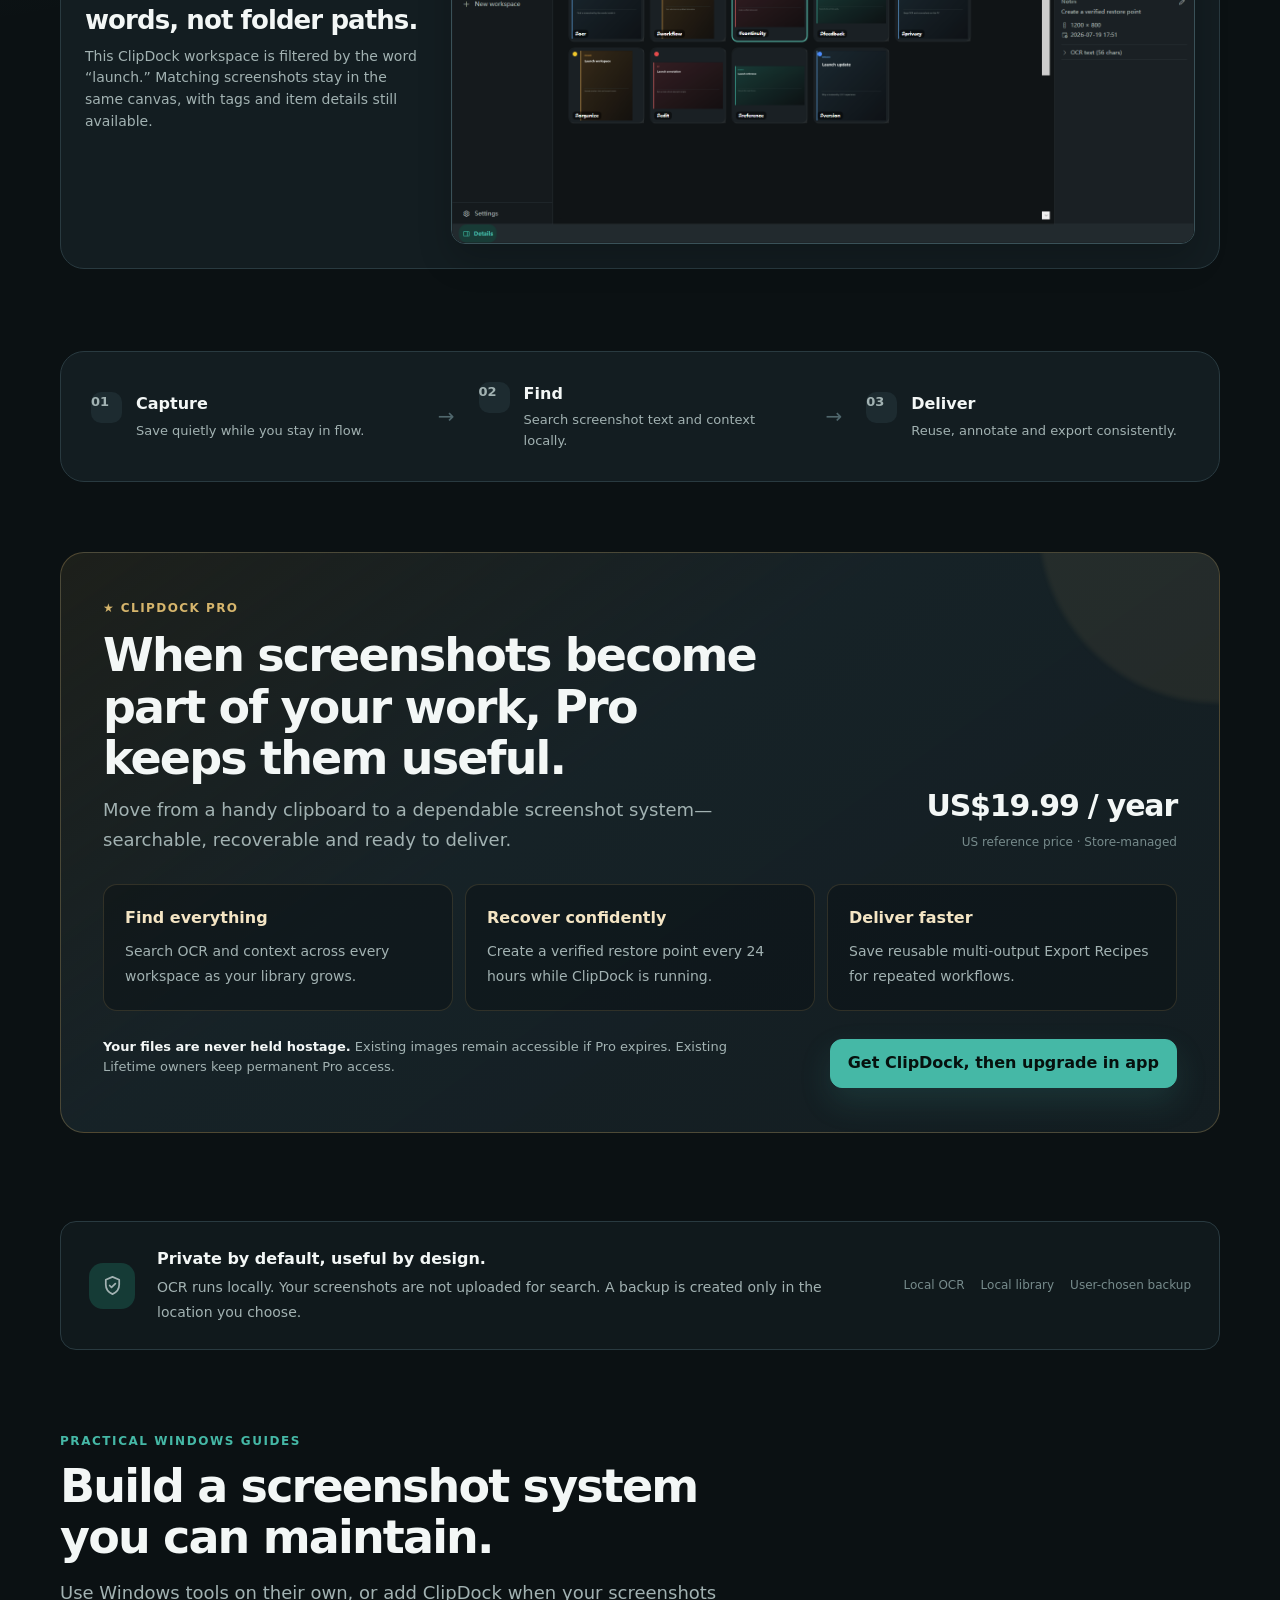
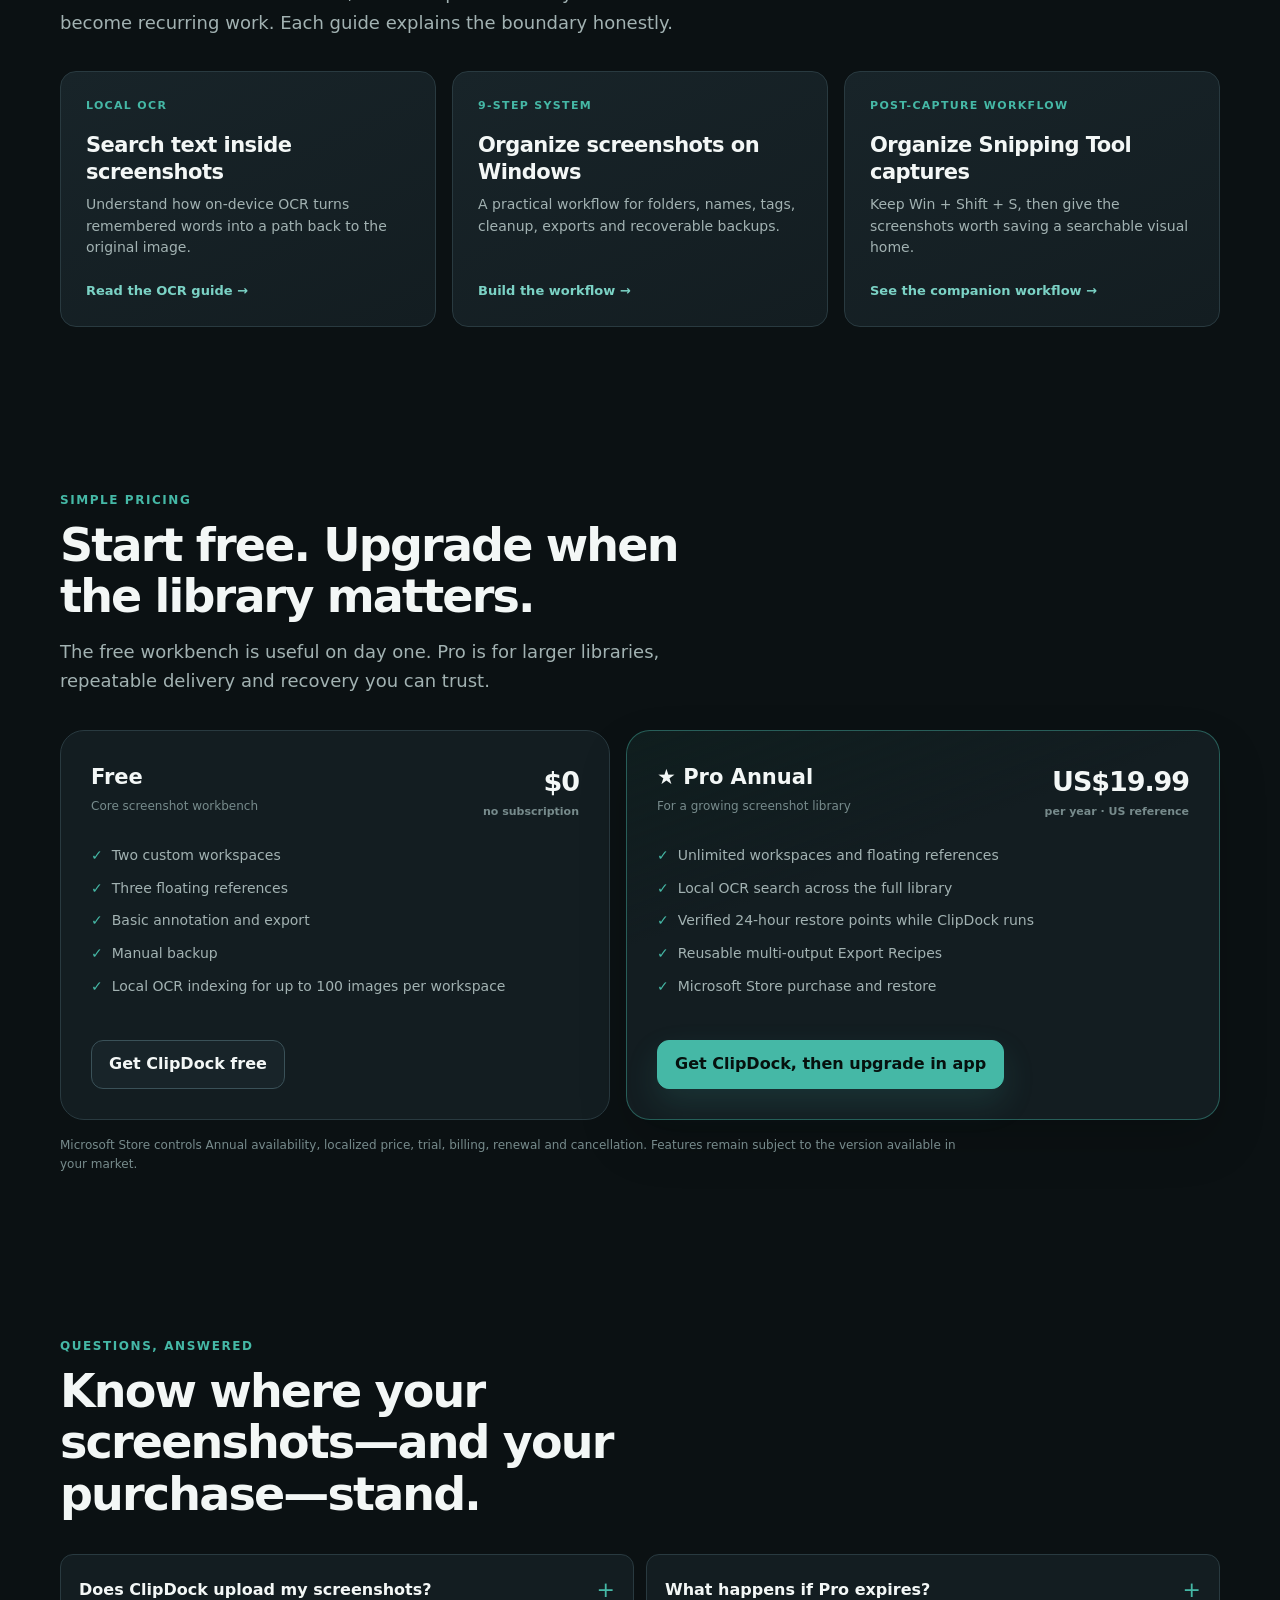
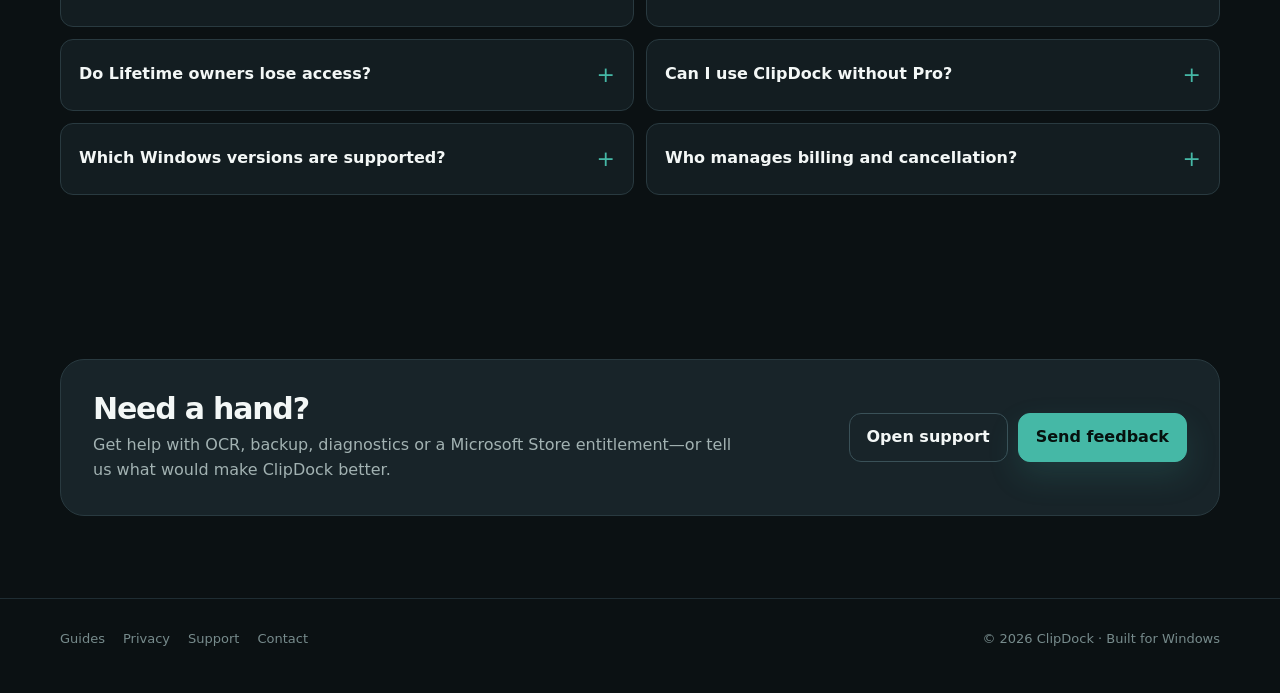
==== commit a68e987f: "Docs: make product screenshot copy version-neutral" ====
--- a/index.html
+++ b/index.html
@@ -22,12 +22,12 @@
   <meta property="og:image" content="https://getclipdock.com/assets/og/clipdock-og.png" />
   <meta property="og:image:width" content="1200" />
   <meta property="og:image:height" content="630" />
-  <meta property="og:image:alt" content="ClipDock 2.0.1 workspace on Windows with tagged screenshot cards and the Details inspector open" />
+  <meta property="og:image:alt" content="ClipDock workspace on Windows with tagged screenshot cards and the Details inspector open" />
   <meta name="twitter:card" content="summary_large_image" />
   <meta name="twitter:title" content="ClipDock — Searchable Screenshot Organizer for Windows" />
   <meta name="twitter:description" content="Capture quietly, find screenshot text locally, and keep visual work organized on Windows." />
   <meta name="twitter:image" content="https://getclipdock.com/assets/og/clipdock-og.png" />
-  <meta name="twitter:image:alt" content="ClipDock 2.0.1 workspace on Windows with tagged screenshot cards and the Details inspector open" />
+  <meta name="twitter:image:alt" content="ClipDock workspace on Windows with tagged screenshot cards and the Details inspector open" />
   <title>ClipDock — Searchable Screenshot Organizer for Windows</title>
   <style>
     :root{
@@ -346,10 +346,10 @@
 
       <div class="heroVisual">
         <figure class="productFrame">
-          <img class="productShot" src="/assets/product/clipdock-workspace-2.0.1.png" width="1600" height="900" fetchpriority="high" decoding="async" alt="ClipDock 2.0.1 on Windows showing a 32-item launch workspace with tagged screenshot cards and the Details inspector open" />
+          <img class="productShot" src="/assets/product/clipdock-workspace-2.0.1.png" width="1600" height="900" fetchpriority="high" decoding="async" alt="ClipDock on Windows showing a 32-item launch workspace with tagged screenshot cards and the Details inspector open" />
         </figure>
         <div class="visualCaption">
-          <span><span class="captionPulse"></span><strong>Actual ClipDock 2.0.1 interface</strong> · demo workspace</span>
+          <span><span class="captionPulse"></span><strong>Actual ClipDock interface</strong> · demo workspace</span>
           <span>Capture → organize → reuse</span>
         </div>
       </div>
@@ -385,7 +385,7 @@
         <div class="featureProofCopy">
           <small>Real product view</small>
           <h3>Search remembered words, not folder paths.</h3>
-          <p>This ClipDock 2.0.1 workspace is filtered by the word “launch.” Matching screenshots stay in the same canvas, with tags and item details still available.</p>
+          <p>This ClipDock workspace is filtered by the word “launch.” Matching screenshots stay in the same canvas, with tags and item details still available.</p>
         </div>
         <figure class="proofFigure">
           <img src="/assets/product/clipdock-ocr-search-2.0.1.png" width="1600" height="900" loading="lazy" decoding="async" alt="ClipDock local OCR search for launch showing 14 matching screenshots while keeping the Details inspector open" />
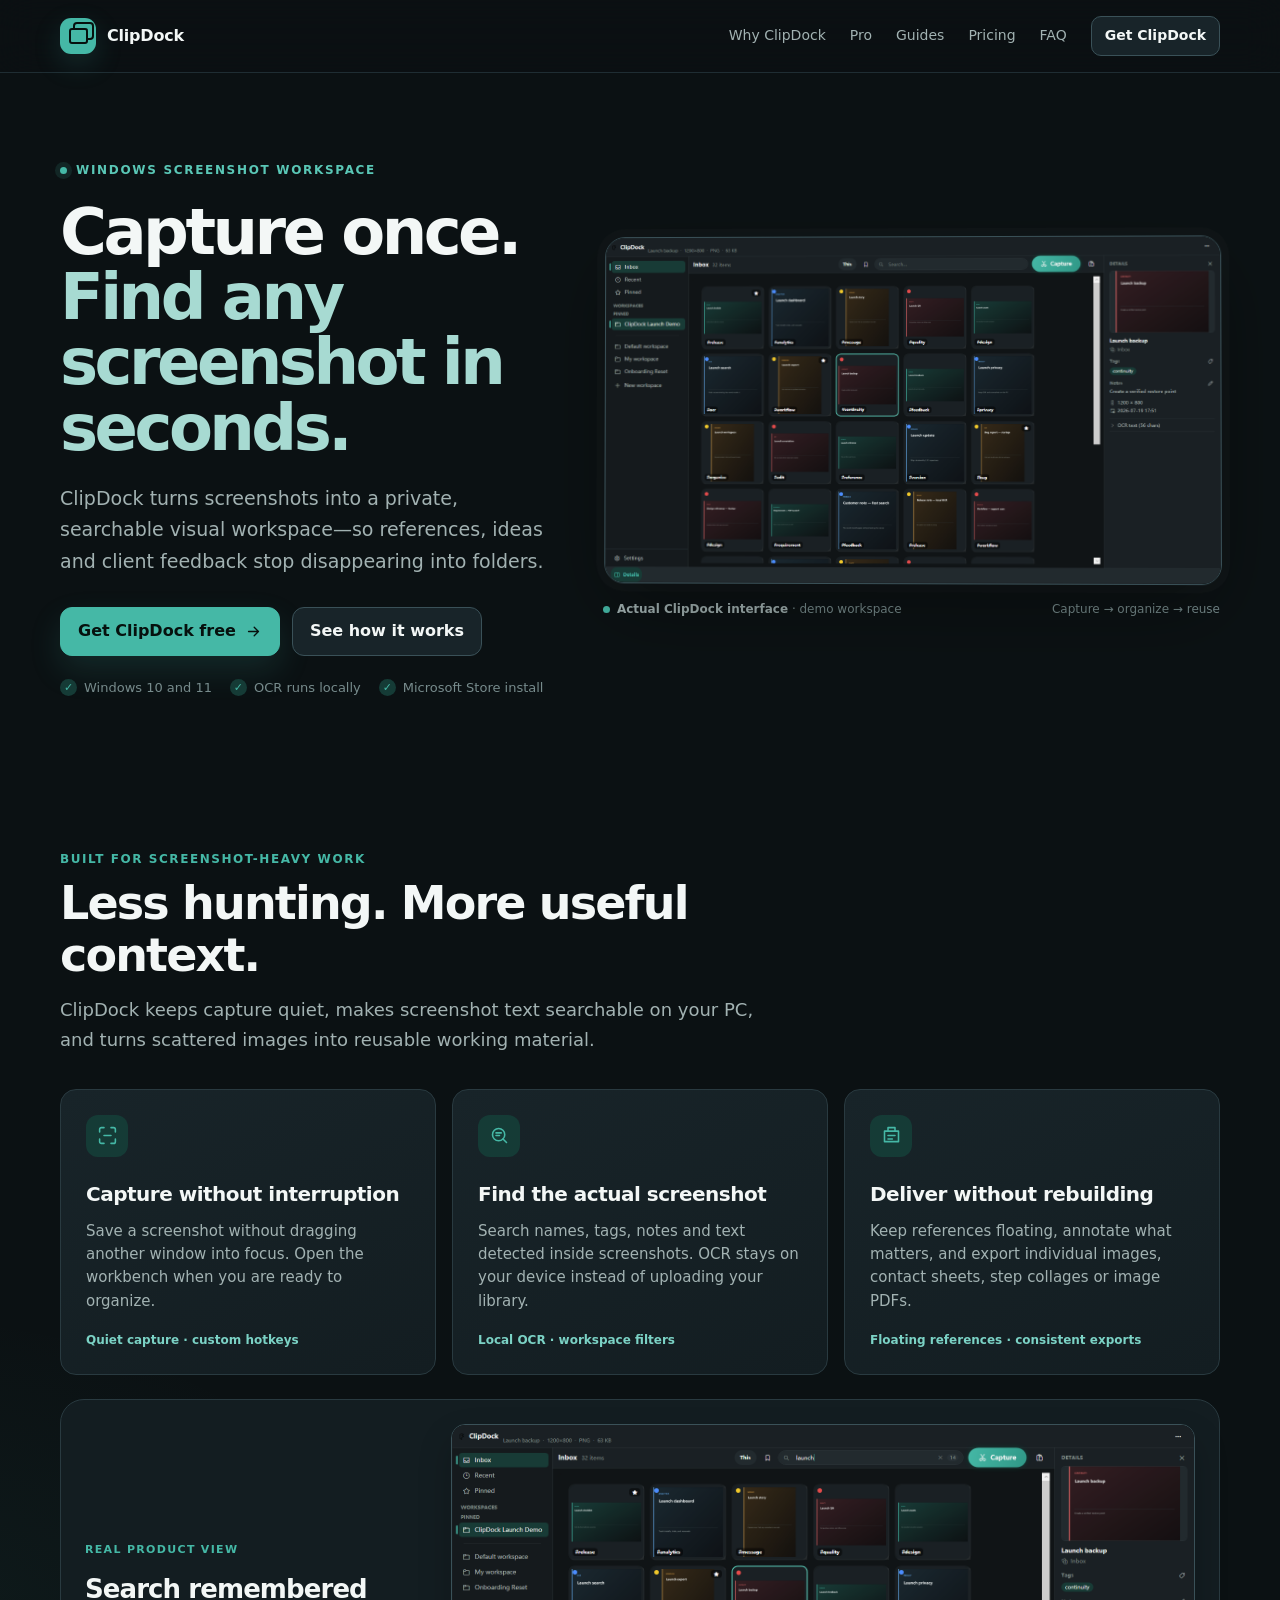
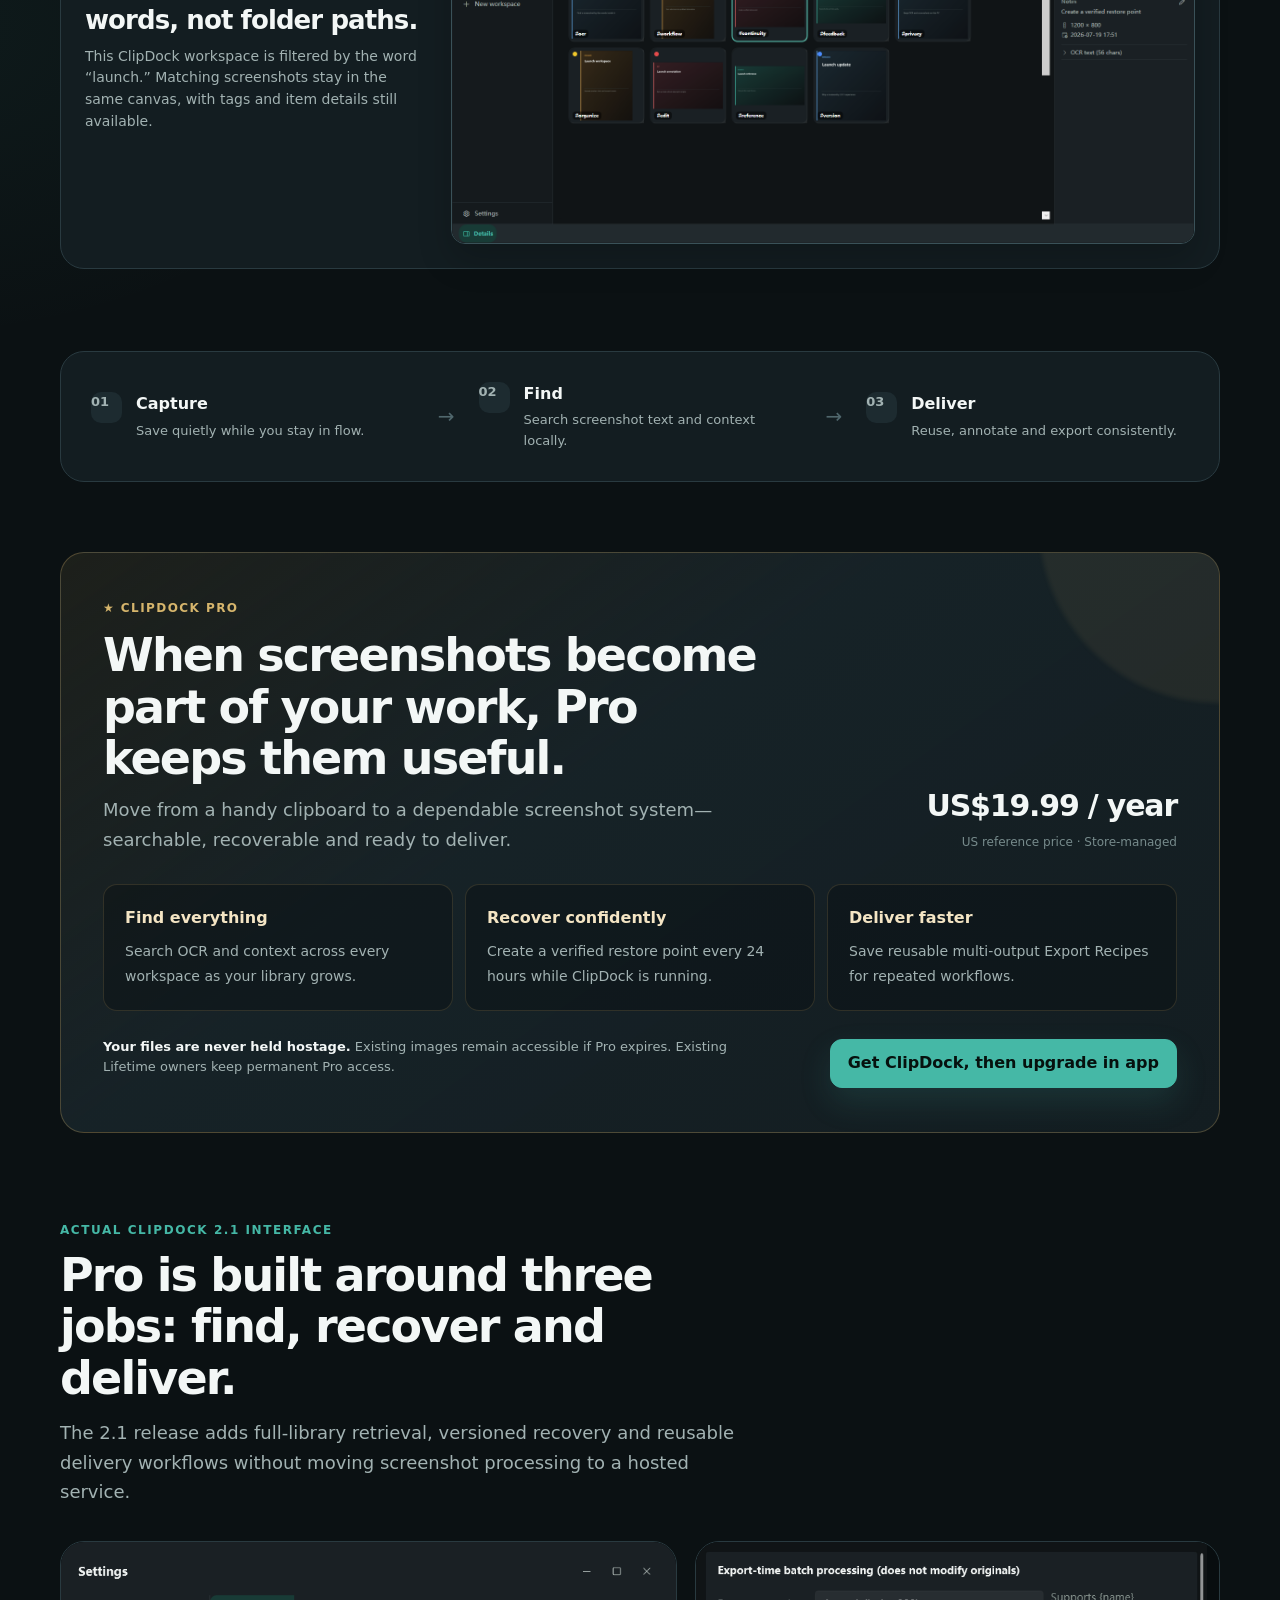
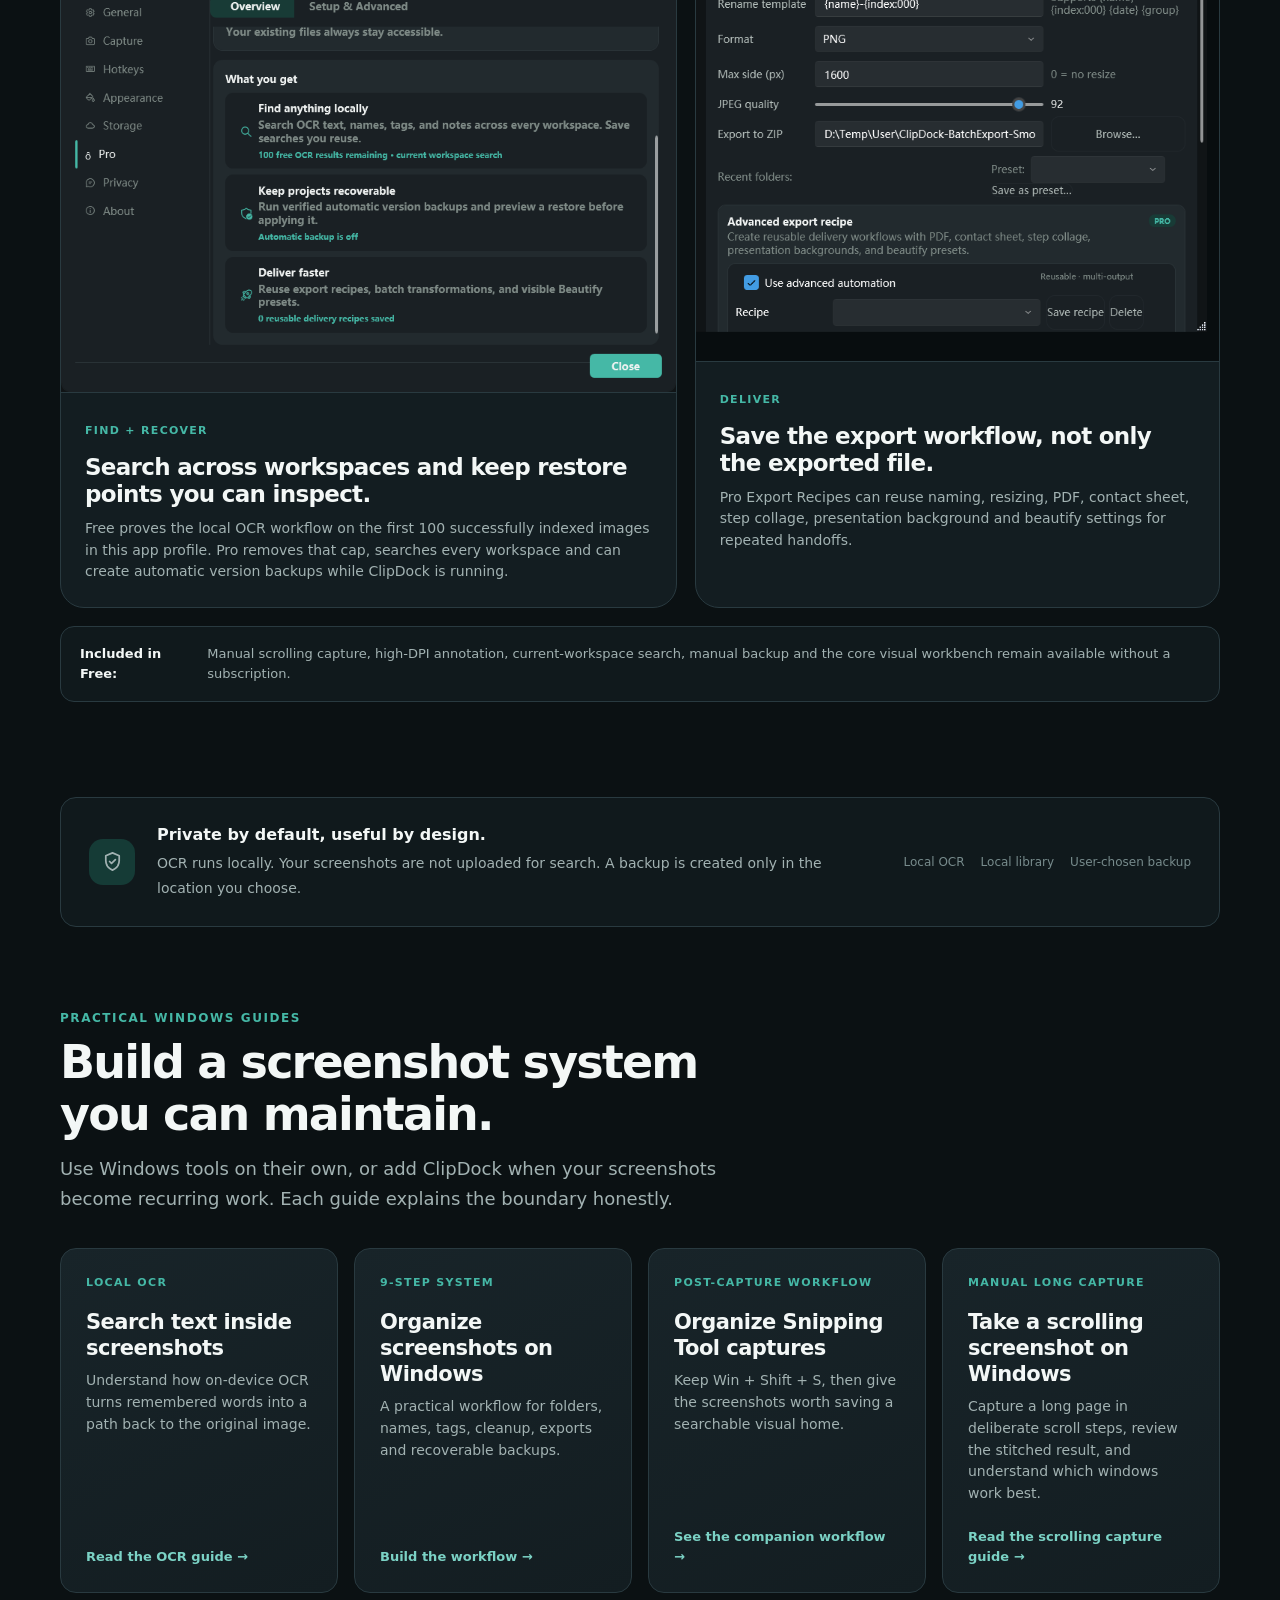
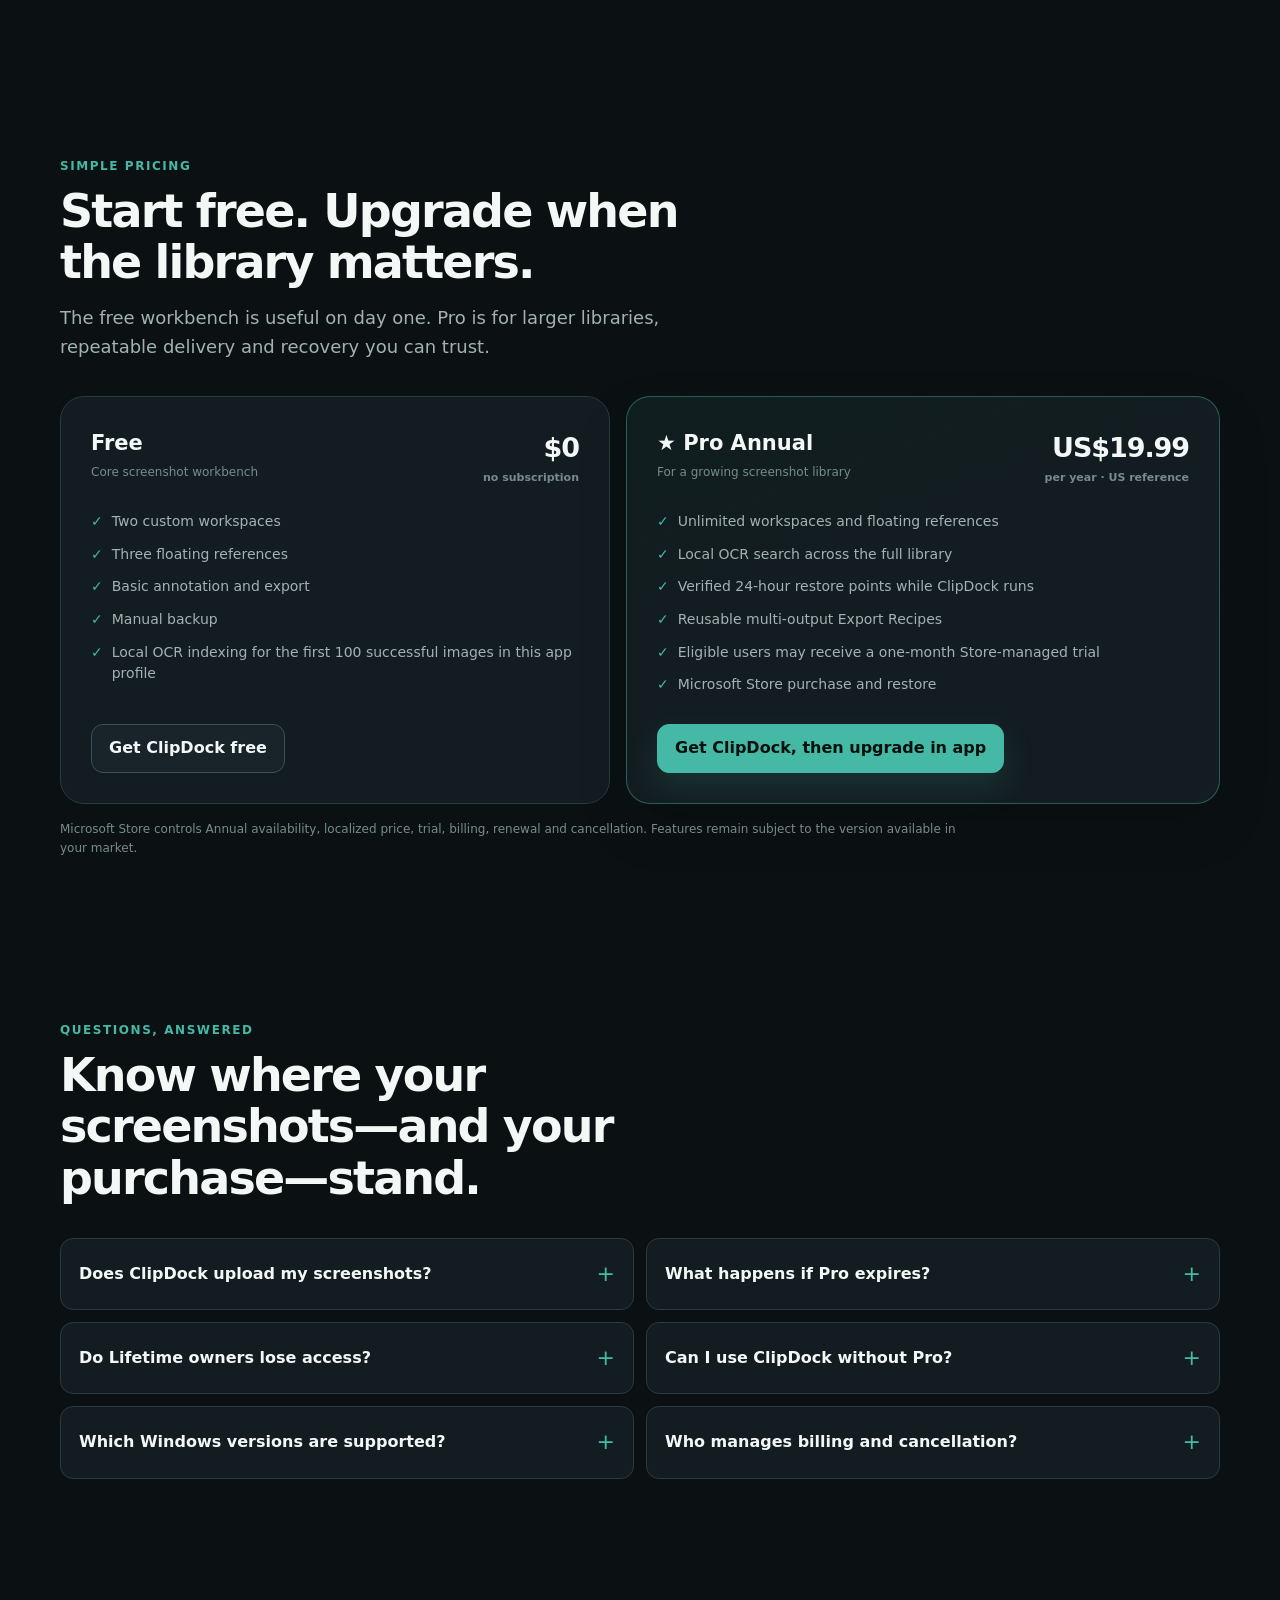
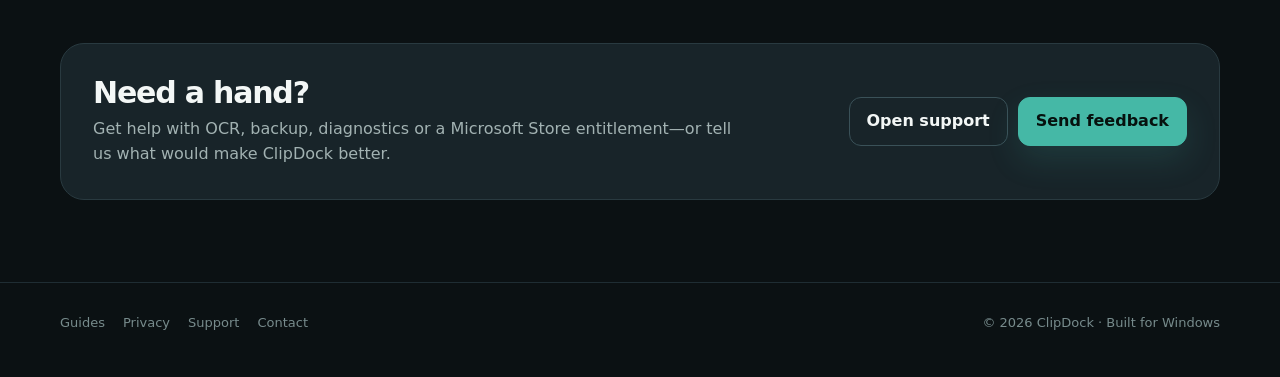
==== commit 1ffef664: "Launch ClipDock 2.1 website content" ====
--- a/index.html
+++ b/index.html
@@ -205,6 +205,18 @@
     .proBottom{position:relative;z-index:1;display:flex;align-items:center;justify-content:space-between;gap:20px;margin-top:26px}
     .proPromise{max-width:640px;color:var(--muted);font-size:13px}.proPromise b{color:var(--text)}
 
+    .releaseSection{padding-top:0}
+    .releaseGrid{display:grid;grid-template-columns:1.08fr .92fr;gap:18px}
+    .releaseCard{overflow:hidden;border:1px solid var(--border);border-radius:var(--radius-lg);background:var(--surface)}
+    .releaseFigure{margin:0;background:var(--bg-deep);border-bottom:1px solid var(--border)}
+    .releaseFigure img{display:block;width:100%;height:auto}
+    .releaseCopy{padding:24px}
+    .releaseCopy small{color:var(--brand);font-size:11px;font-weight:850;letter-spacing:.12em;text-transform:uppercase}
+    .releaseCopy h3{margin:12px 0 9px;font-size:23px;line-height:1.2;letter-spacing:-.03em}
+    .releaseCopy p{margin:0;color:var(--muted);font-size:14px}
+    .releaseNote{display:flex;align-items:flex-start;gap:11px;margin-top:18px;padding:17px 19px;border:1px solid var(--border);border-radius:14px;background:#10191c;color:var(--muted);font-size:13px}
+    .releaseNote strong{color:var(--text)}
+
     .privacyStrip{display:grid;grid-template-columns:auto 1fr auto;align-items:center;gap:22px;padding:25px 28px;border:1px solid var(--border);border-radius:var(--radius-md);background:#10191c}
     .privacyIcon{display:grid;place-items:center;width:46px;height:46px;border-radius:14px;background:var(--brand-soft);color:var(--brand)}
     .privacyIcon svg{width:23px;height:23px;fill:none;stroke:currentColor;stroke-width:1.8;stroke-linecap:round;stroke-linejoin:round}
@@ -229,7 +241,7 @@
     details[open] summary::after{content:"−"}
     details p{margin:0 0 18px;color:var(--muted);font-size:14px}
 
-    .guideGridHome{display:grid;grid-template-columns:repeat(3,1fr);gap:16px}
+    .guideGridHome{display:grid;grid-template-columns:repeat(4,1fr);gap:16px}
     .guideCardHome{display:flex;flex-direction:column;min-height:245px;padding:25px;border:1px solid var(--border);border-radius:var(--radius-md);background:linear-gradient(155deg,var(--surface-raised),var(--surface));text-decoration:none;transition:transform .16s ease,border-color .16s ease,background .16s ease}
     .guideCardHome:hover{transform:translateY(-2px);border-color:var(--border-strong);background:var(--surface-raised)}
     .guideCardHome small{color:var(--brand);font-size:11px;font-weight:850;letter-spacing:.12em;text-transform:uppercase}
@@ -251,6 +263,7 @@
       .heroVisual{max-width:760px}
       .outcomeGrid{grid-template-columns:1fr 1fr}.outcomeCard:last-child{grid-column:1/-1;min-height:auto}
       .featureProof{grid-template-columns:1fr}.featureProofCopy{max-width:660px}
+      .guideGridHome{grid-template-columns:1fr 1fr}
     }
     @media (max-width:820px){
       .headerNav a:not(.headerStore){display:none}
@@ -258,6 +271,7 @@
       .workflowBand{grid-template-columns:1fr;gap:18px}.workflowArrow{display:none}
       .proTop,.proBottom{align-items:flex-start;flex-direction:column}.proPrice{text-align:left}
       .proGrid{grid-template-columns:1fr}
+      .releaseGrid{grid-template-columns:1fr}
       .privacyStrip{grid-template-columns:auto 1fr}.privacyFacts{grid-column:2;flex-wrap:wrap}
       .pricingGrid,.faqGrid{grid-template-columns:1fr}
       .guideGridHome{grid-template-columns:1fr}
@@ -425,6 +439,29 @@
       </div>
     </section>
 
+    <section class="shell section releaseSection" aria-labelledby="release-title">
+      <div class="sectionHead">
+        <p class="kicker">Actual ClipDock 2.1 interface</p>
+        <h2 id="release-title">Pro is built around three jobs: find, recover and deliver.</h2>
+        <p class="sectionLead">The 2.1 release adds full-library retrieval, versioned recovery and reusable delivery workflows without moving screenshot processing to a hosted service.</p>
+      </div>
+      <div class="releaseGrid">
+        <article class="releaseCard">
+          <figure class="releaseFigure">
+            <img src="/assets/product/clipdock-pro-find-recover-deliver-2.1.png" width="820" height="600" loading="lazy" decoding="async" alt="Actual ClipDock 2.1 Pro panel showing full-library search, automatic version backups and reusable export recipes" />
+          </figure>
+          <div class="releaseCopy"><small>Find + recover</small><h3>Search across workspaces and keep restore points you can inspect.</h3><p>Free proves the local OCR workflow on the first 100 successfully indexed images in this app profile. Pro removes that cap, searches every workspace and can create automatic version backups while ClipDock is running.</p></div>
+        </article>
+        <article class="releaseCard">
+          <figure class="releaseFigure">
+            <img src="/assets/product/clipdock-export-recipes-2.1.png" width="700" height="560" loading="lazy" decoding="async" alt="Actual ClipDock 2.1 advanced export recipe dialog with reusable multi-output delivery settings" />
+          </figure>
+          <div class="releaseCopy"><small>Deliver</small><h3>Save the export workflow, not only the exported file.</h3><p>Pro Export Recipes can reuse naming, resizing, PDF, contact sheet, step collage, presentation background and beautify settings for repeated handoffs.</p></div>
+        </article>
+      </div>
+      <p class="releaseNote"><strong>Included in Free:</strong><span>Manual scrolling capture, high-DPI annotation, current-workspace search, manual backup and the core visual workbench remain available without a subscription.</span></p>
+    </section>
+
     <section class="shell" aria-label="Privacy promise">
       <div class="privacyStrip">
         <span class="privacyIcon" aria-hidden="true"><svg viewBox="0 0 24 24"><path d="M12 3 5 6v5c0 4.6 2.8 8.2 7 10 4.2-1.8 7-5.4 7-10V6zM9 12l2 2 4-4"/></svg></span>
@@ -443,6 +480,7 @@
         <a class="guideCardHome" href="/search-text-in-screenshots-windows.html"><small>Local OCR</small><h3>Search text inside screenshots</h3><p>Understand how on-device OCR turns remembered words into a path back to the original image.</p><span>Read the OCR guide →</span></a>
         <a class="guideCardHome" href="/how-to-organize-screenshots-on-windows.html"><small>9-step system</small><h3>Organize screenshots on Windows</h3><p>A practical workflow for folders, names, tags, cleanup, exports and recoverable backups.</p><span>Build the workflow →</span></a>
         <a class="guideCardHome" href="/organize-snipping-tool-screenshots.html"><small>Post-capture workflow</small><h3>Organize Snipping Tool captures</h3><p>Keep Win + Shift + S, then give the screenshots worth saving a searchable visual home.</p><span>See the companion workflow →</span></a>
+        <a class="guideCardHome" href="/scrolling-screenshot-windows.html"><small>Manual long capture</small><h3>Take a scrolling screenshot on Windows</h3><p>Capture a long page in deliberate scroll steps, review the stitched result, and understand which windows work best.</p><span>Read the scrolling capture guide →</span></a>
       </div>
     </section>
 
@@ -460,7 +498,7 @@
             <li>Three floating references</li>
             <li>Basic annotation and export</li>
             <li>Manual backup</li>
-            <li>Local OCR indexing for up to 100 images per workspace</li>
+            <li>Local OCR indexing for the first 100 successful images in this app profile</li>
           </ul>
           <a class="button" href="https://apps.microsoft.com/detail/9NG4M120496J?cid=clipdock_website_free_v2" target="_blank" rel="noopener noreferrer">Get ClipDock free</a>
         </article>
@@ -471,6 +509,7 @@
             <li>Local OCR search across the full library</li>
             <li>Verified 24-hour restore points while ClipDock runs</li>
             <li>Reusable multi-output Export Recipes</li>
+            <li>Eligible users may receive a one-month Store-managed trial</li>
             <li>Microsoft Store purchase and restore</li>
           </ul>
           <a class="button buttonPrimary" href="https://apps.microsoft.com/detail/9NG4M120496J?cid=clipdock_website_pricing_v2" target="_blank" rel="noopener noreferrer">Get ClipDock, then upgrade in app</a>
@@ -488,7 +527,7 @@
         <details><summary>Does ClipDock upload my screenshots?</summary><p>No for normal capture and search. Your library stays local and OCR runs on your PC. Backups go only to a location you explicitly choose.</p></details>
         <details><summary>What happens if Pro expires?</summary><p>Your existing images remain accessible. Store-managed Pro capabilities stop until the subscription is active again.</p></details>
         <details><summary>Do Lifetime owners lose access?</summary><p>No. Existing Lifetime owners keep permanent Pro access and can restore that entitlement through Microsoft Store.</p></details>
-        <details><summary>Can I use ClipDock without Pro?</summary><p>Yes. Free includes the core workbench, two custom workspaces, three floating references, basic annotation/export, manual backup and local OCR indexing for up to 100 images per workspace.</p></details>
+        <details><summary>Can I use ClipDock without Pro?</summary><p>Yes. Free includes the core workbench, two custom workspaces, three floating references, basic annotation/export, manual backup and local OCR indexing for the first 100 successful images in this app profile.</p></details>
         <details><summary>Which Windows versions are supported?</summary><p>ClipDock is built for Windows 10 and Windows 11 and installs through Microsoft Store.</p></details>
         <details><summary>Who manages billing and cancellation?</summary><p>Microsoft Store manages purchase, localized pricing, renewal, cancellation and entitlement restore.</p></details>
       </div>
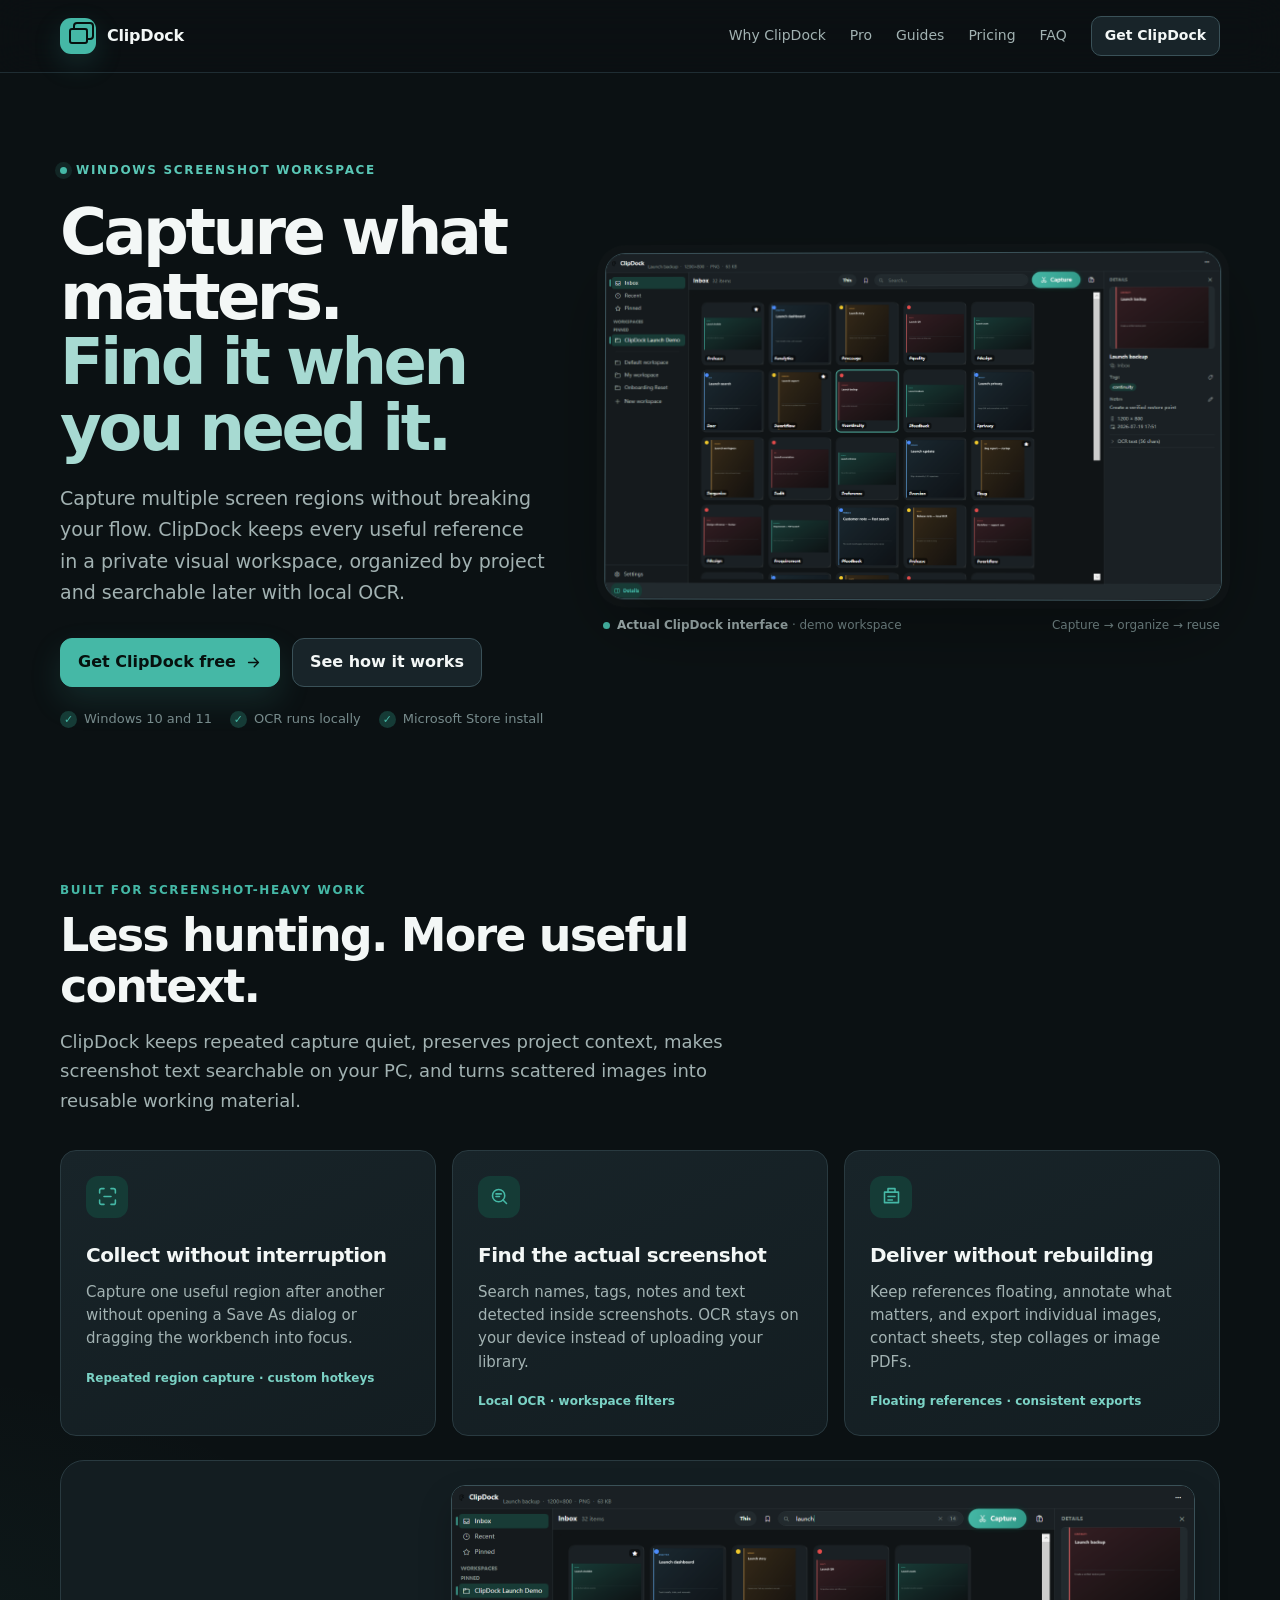
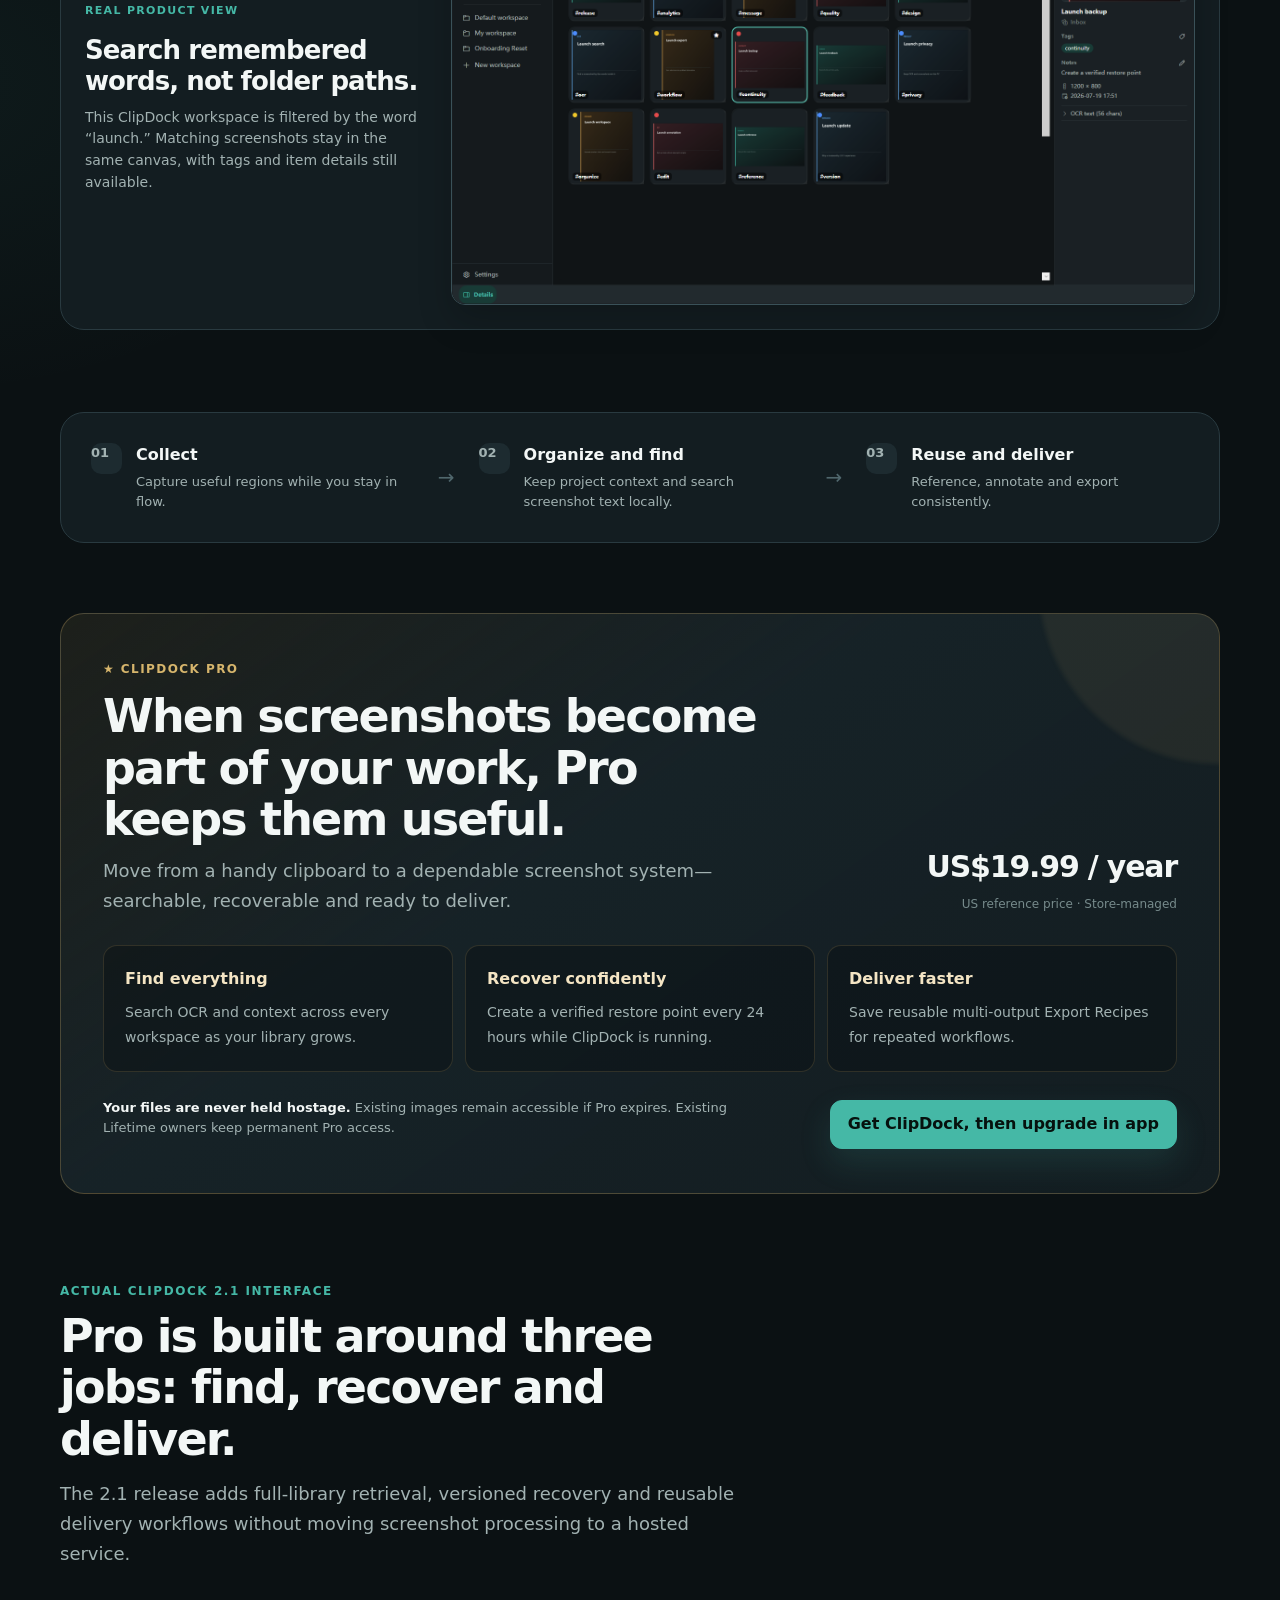
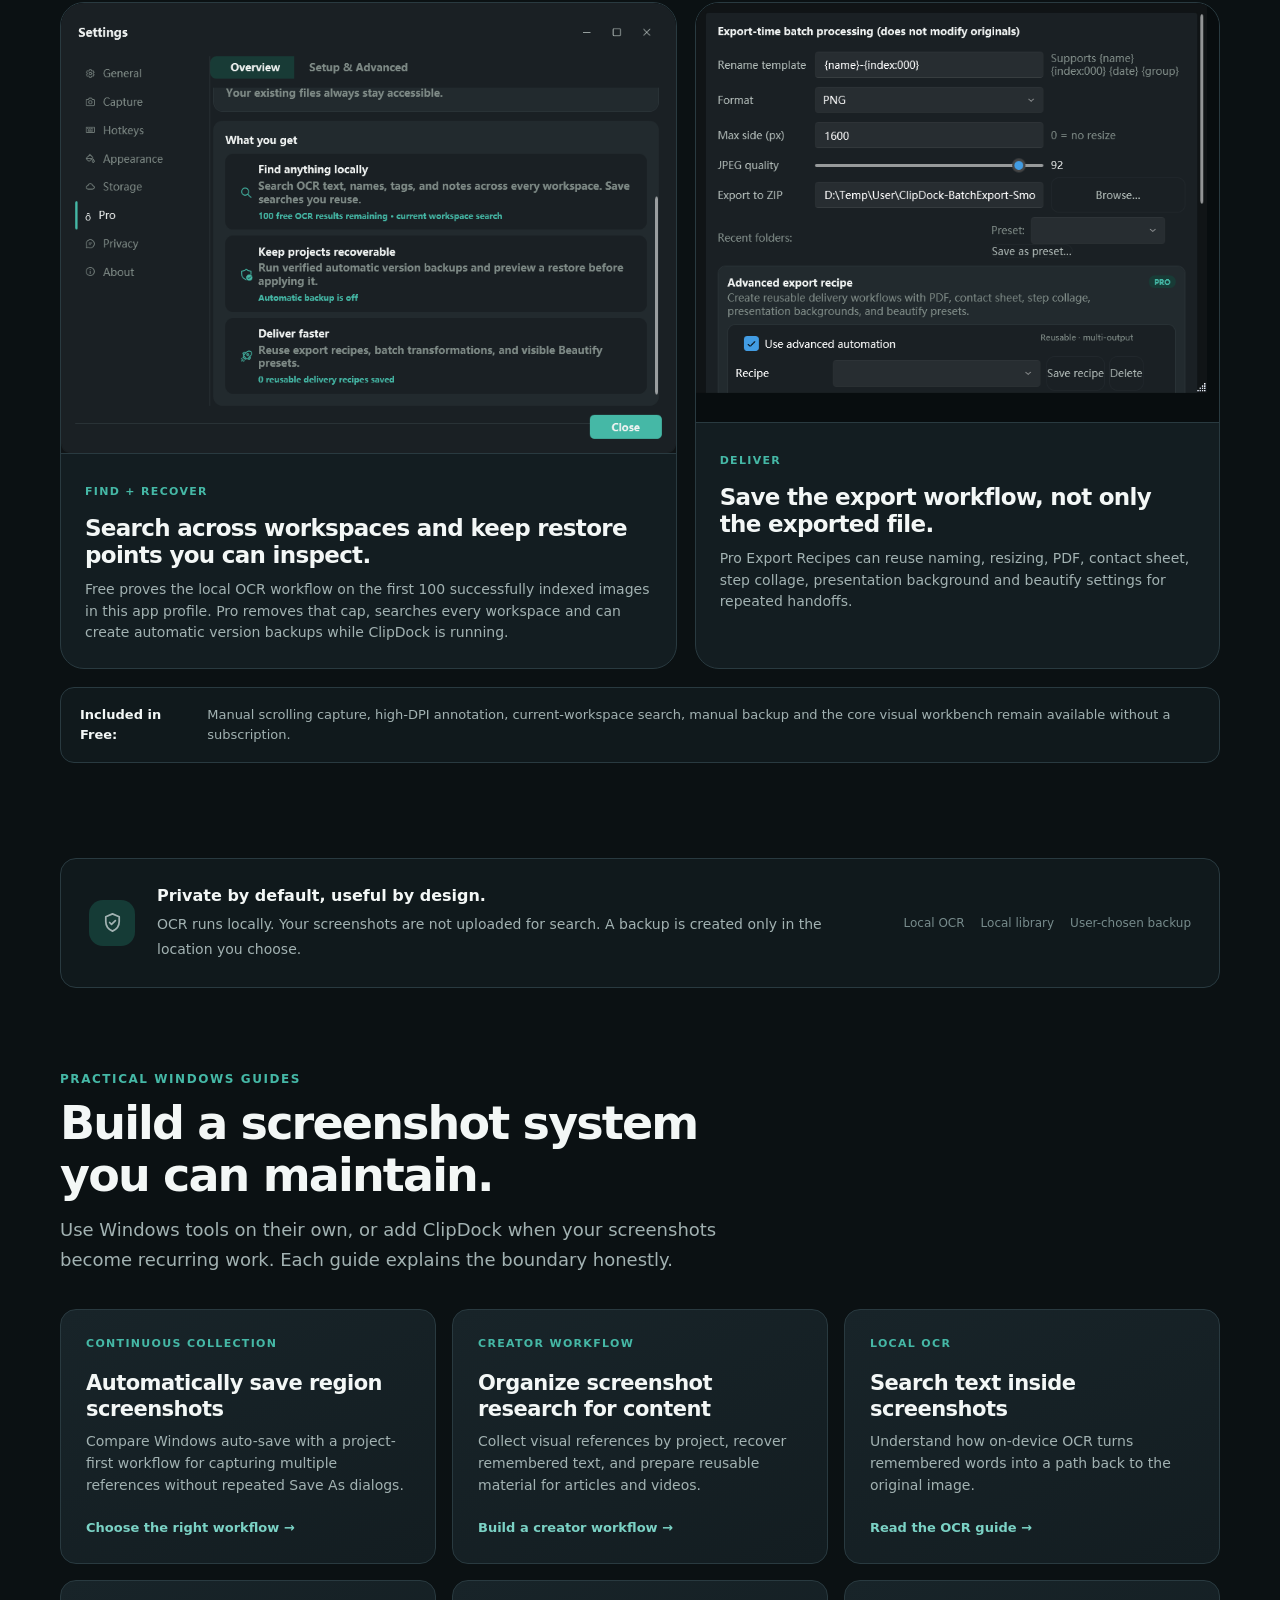
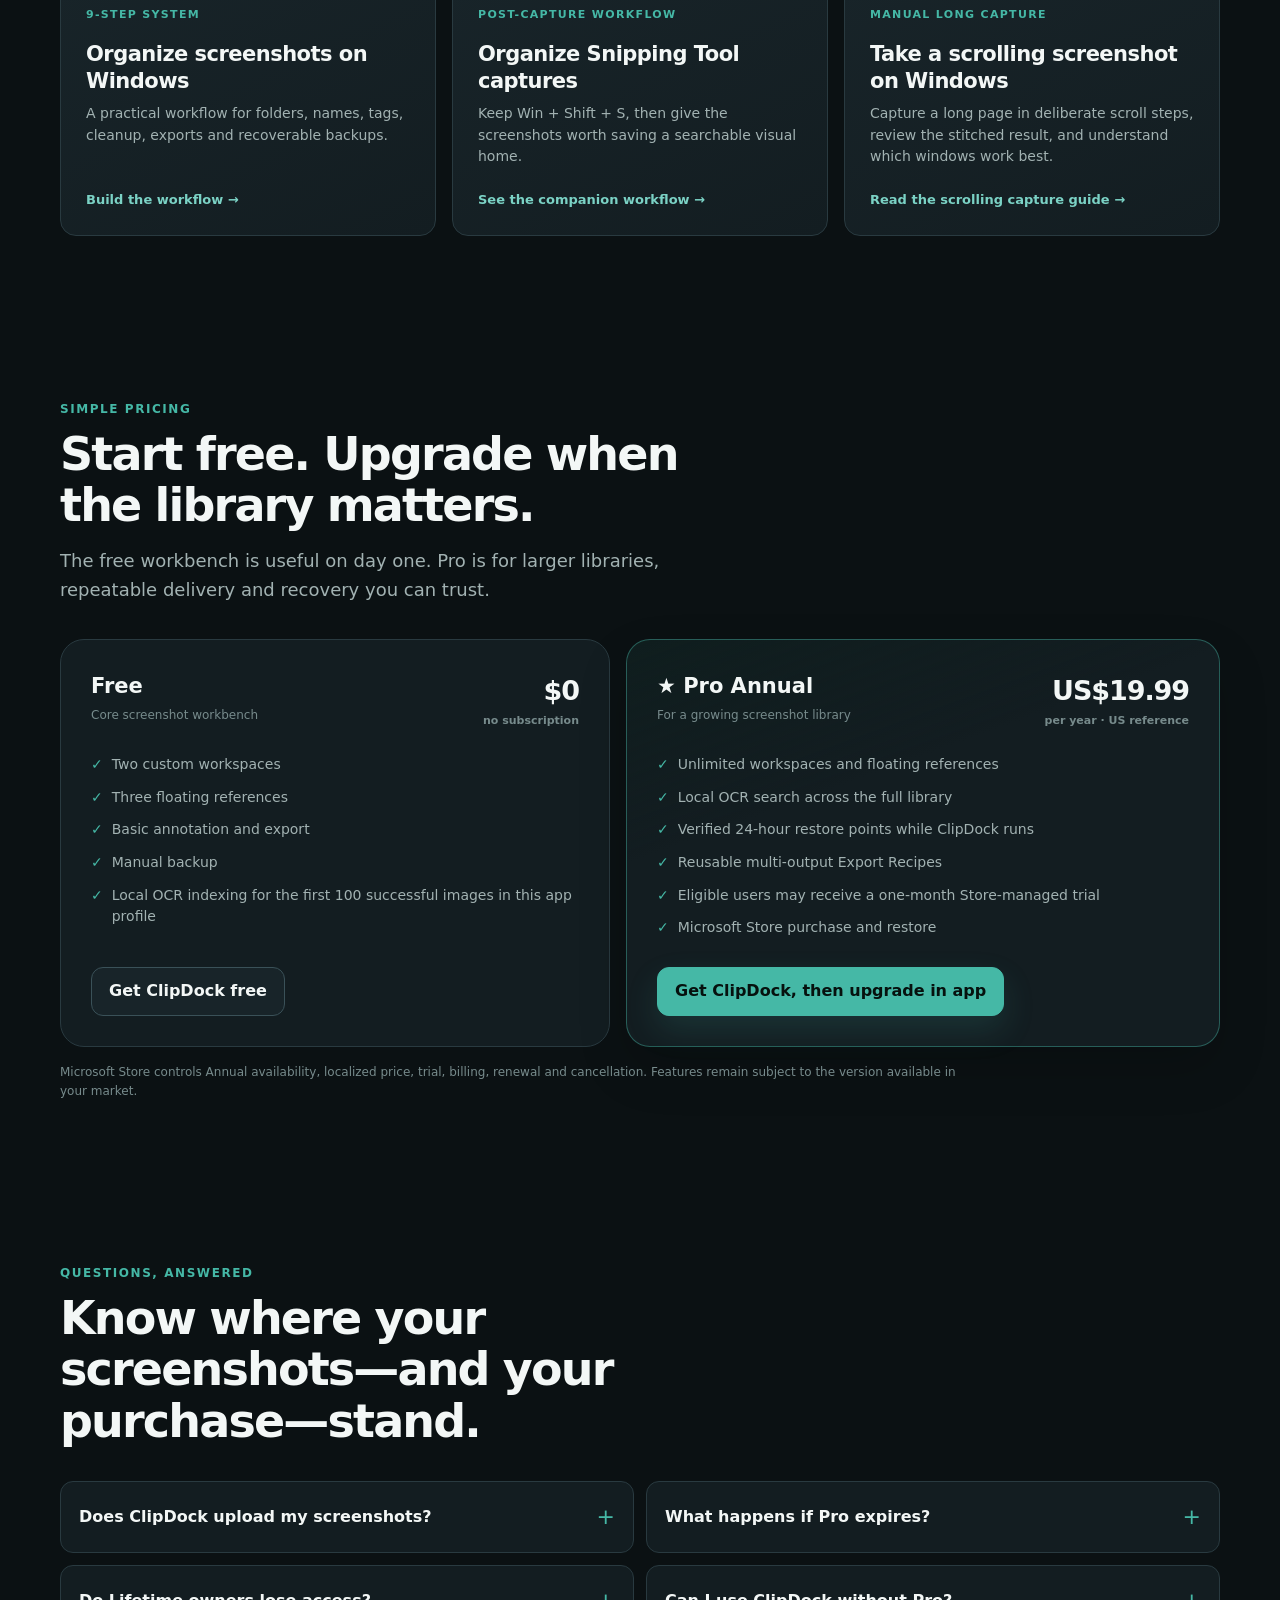
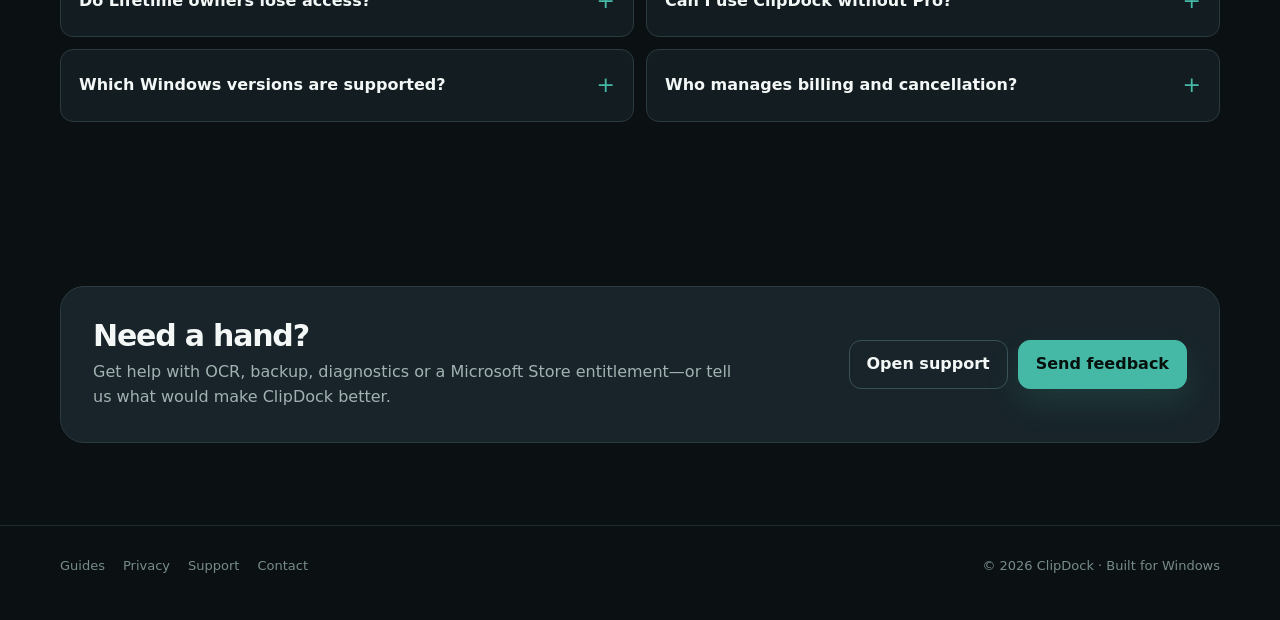
==== commit 52e0c53b: "seo: focus ClipDock on continuous screenshot workflows" ====
--- a/index.html
+++ b/index.html
@@ -6,7 +6,7 @@
   <meta name="color-scheme" content="dark" />
   <meta name="theme-color" content="#0b1113" />
   <meta name="robots" content="index,follow,max-image-preview:large" />
-  <meta name="description" content="ClipDock turns screenshots into a private, searchable visual workspace on Windows. Capture quietly, find text locally, and export consistently." />
+  <meta name="description" content="Capture multiple screen regions without interrupting your work. ClipDock keeps screenshots organized in visual workspaces with private local OCR search on Windows." />
   <link rel="canonical" href="https://getclipdock.com/" />
   <link rel="icon" href="/favicon.svg" type="image/svg+xml" />
   <link rel="icon" href="/favicon-32.png" sizes="32x32" type="image/png" />
@@ -17,7 +17,7 @@
   <meta property="og:site_name" content="ClipDock" />
   <meta property="og:locale" content="en_US" />
   <meta property="og:title" content="ClipDock — Searchable Screenshot Organizer for Windows" />
-  <meta property="og:description" content="A private, searchable visual workspace for Windows. Local OCR, organized workspaces, floating references, and consistent exports." />
+  <meta property="og:description" content="Capture references continuously, keep them organized by project, and find any screenshot later with private local OCR on Windows." />
   <meta property="og:url" content="https://getclipdock.com/" />
   <meta property="og:image" content="https://getclipdock.com/assets/og/clipdock-og.png" />
   <meta property="og:image:width" content="1200" />
@@ -25,7 +25,7 @@
   <meta property="og:image:alt" content="ClipDock workspace on Windows with tagged screenshot cards and the Details inspector open" />
   <meta name="twitter:card" content="summary_large_image" />
   <meta name="twitter:title" content="ClipDock — Searchable Screenshot Organizer for Windows" />
-  <meta name="twitter:description" content="Capture quietly, find screenshot text locally, and keep visual work organized on Windows." />
+  <meta name="twitter:description" content="Capture references continuously, organize them by project, and find any screenshot later with local OCR on Windows." />
   <meta name="twitter:image" content="https://getclipdock.com/assets/og/clipdock-og.png" />
   <meta name="twitter:image:alt" content="ClipDock workspace on Windows with tagged screenshot cards and the Details inspector open" />
   <title>ClipDock — Searchable Screenshot Organizer for Windows</title>
@@ -241,7 +241,7 @@
     details[open] summary::after{content:"−"}
     details p{margin:0 0 18px;color:var(--muted);font-size:14px}
 
-    .guideGridHome{display:grid;grid-template-columns:repeat(4,1fr);gap:16px}
+    .guideGridHome{display:grid;grid-template-columns:repeat(3,1fr);gap:16px}
     .guideCardHome{display:flex;flex-direction:column;min-height:245px;padding:25px;border:1px solid var(--border);border-radius:var(--radius-md);background:linear-gradient(155deg,var(--surface-raised),var(--surface));text-decoration:none;transition:transform .16s ease,border-color .16s ease,background .16s ease}
     .guideCardHome:hover{transform:translateY(-2px);border-color:var(--border-strong);background:var(--surface-raised)}
     .guideCardHome small{color:var(--brand);font-size:11px;font-weight:850;letter-spacing:.12em;text-transform:uppercase}
@@ -310,7 +310,7 @@
     "name":"ClipDock",
     "applicationCategory":"UtilitiesApplication",
     "operatingSystem":"Windows 10, Windows 11",
-    "description":"A private, searchable visual workspace for screenshots on Windows.",
+    "description":"A private Windows screenshot workspace for continuous region capture, project organization, local OCR retrieval and reusable exports.",
     "url":"https://getclipdock.com/",
     "image":"https://getclipdock.com/assets/og/clipdock-og.png",
     "downloadUrl":"https://apps.microsoft.com/detail/9NG4M120496J",
@@ -342,8 +342,8 @@
     <section class="shell hero" aria-labelledby="hero-title">
       <div class="heroCopy">
         <p class="eyebrow"><span class="eyebrowDot" aria-hidden="true"></span>Windows screenshot workspace</p>
-        <h1 id="hero-title">Capture once.<span>Find any screenshot in seconds.</span></h1>
-        <p class="heroLead">ClipDock turns screenshots into a private, searchable visual workspace—so references, ideas and client feedback stop disappearing into folders.</p>
+        <h1 id="hero-title">Capture what matters.<span>Find it when you need it.</span></h1>
+        <p class="heroLead">Capture multiple screen regions without breaking your flow. ClipDock keeps every useful reference in a private visual workspace, organized by project and searchable later with local OCR.</p>
         <div class="heroActions">
           <a class="button buttonPrimary" href="https://apps.microsoft.com/detail/9NG4M120496J?cid=clipdock_website_hero_v2" target="_blank" rel="noopener noreferrer">
             Get ClipDock free
@@ -373,14 +373,14 @@
       <div class="sectionHead">
         <p class="kicker">Built for screenshot-heavy work</p>
         <h2 id="features-title">Less hunting. More useful context.</h2>
-        <p class="sectionLead">ClipDock keeps capture quiet, makes screenshot text searchable on your PC, and turns scattered images into reusable working material.</p>
+        <p class="sectionLead">ClipDock keeps repeated capture quiet, preserves project context, makes screenshot text searchable on your PC, and turns scattered images into reusable working material.</p>
       </div>
       <div class="outcomeGrid">
         <article class="outcomeCard">
           <span class="iconTile" aria-hidden="true"><svg viewBox="0 0 24 24"><path d="M8 3H5a2 2 0 0 0-2 2v3M16 3h3a2 2 0 0 1 2 2v3M8 21H5a2 2 0 0 1-2-2v-3M16 21h3a2 2 0 0 0 2-2v-3M8 12h8"/></svg></span>
-          <h3>Capture without interruption</h3>
-          <p>Save a screenshot without dragging another window into focus. Open the workbench when you are ready to organize.</p>
-          <span class="outcomeMeta">Quiet capture · custom hotkeys</span>
+          <h3>Collect without interruption</h3>
+          <p>Capture one useful region after another without opening a Save As dialog or dragging the workbench into focus.</p>
+          <span class="outcomeMeta">Repeated region capture · custom hotkeys</span>
         </article>
         <article class="outcomeCard">
           <span class="iconTile" aria-hidden="true"><svg viewBox="0 0 24 24"><circle cx="11" cy="11" r="7"/><path d="m20 20-4-4M8 9h6M8 12h4"/></svg></span>
@@ -409,11 +409,11 @@
 
     <section class="shell" aria-label="ClipDock workflow">
       <div class="workflowBand">
-        <div class="workflowStep"><span class="stepNumber">01</span><div><strong>Capture</strong><span>Save quietly while you stay in flow.</span></div></div>
+        <div class="workflowStep"><span class="stepNumber">01</span><div><strong>Collect</strong><span>Capture useful regions while you stay in flow.</span></div></div>
         <span class="workflowArrow" aria-hidden="true">→</span>
-        <div class="workflowStep"><span class="stepNumber">02</span><div><strong>Find</strong><span>Search screenshot text and context locally.</span></div></div>
+        <div class="workflowStep"><span class="stepNumber">02</span><div><strong>Organize and find</strong><span>Keep project context and search screenshot text locally.</span></div></div>
         <span class="workflowArrow" aria-hidden="true">→</span>
-        <div class="workflowStep"><span class="stepNumber">03</span><div><strong>Deliver</strong><span>Reuse, annotate and export consistently.</span></div></div>
+        <div class="workflowStep"><span class="stepNumber">03</span><div><strong>Reuse and deliver</strong><span>Reference, annotate and export consistently.</span></div></div>
       </div>
     </section>
 
@@ -477,6 +477,8 @@
         <p class="sectionLead">Use Windows tools on their own, or add ClipDock when your screenshots become recurring work. Each guide explains the boundary honestly.</p>
       </div>
       <div class="guideGridHome">
+        <a class="guideCardHome" href="/automatically-save-region-screenshots-windows.html"><small>Continuous collection</small><h3>Automatically save region screenshots</h3><p>Compare Windows auto-save with a project-first workflow for capturing multiple references without repeated Save As dialogs.</p><span>Choose the right workflow →</span></a>
+        <a class="guideCardHome" href="/screenshot-organizer-content-creators.html"><small>Creator workflow</small><h3>Organize screenshot research for content</h3><p>Collect visual references by project, recover remembered text, and prepare reusable material for articles and videos.</p><span>Build a creator workflow →</span></a>
         <a class="guideCardHome" href="/search-text-in-screenshots-windows.html"><small>Local OCR</small><h3>Search text inside screenshots</h3><p>Understand how on-device OCR turns remembered words into a path back to the original image.</p><span>Read the OCR guide →</span></a>
         <a class="guideCardHome" href="/how-to-organize-screenshots-on-windows.html"><small>9-step system</small><h3>Organize screenshots on Windows</h3><p>A practical workflow for folders, names, tags, cleanup, exports and recoverable backups.</p><span>Build the workflow →</span></a>
         <a class="guideCardHome" href="/organize-snipping-tool-screenshots.html"><small>Post-capture workflow</small><h3>Organize Snipping Tool captures</h3><p>Keep Win + Shift + S, then give the screenshots worth saving a searchable visual home.</p><span>See the companion workflow →</span></a>
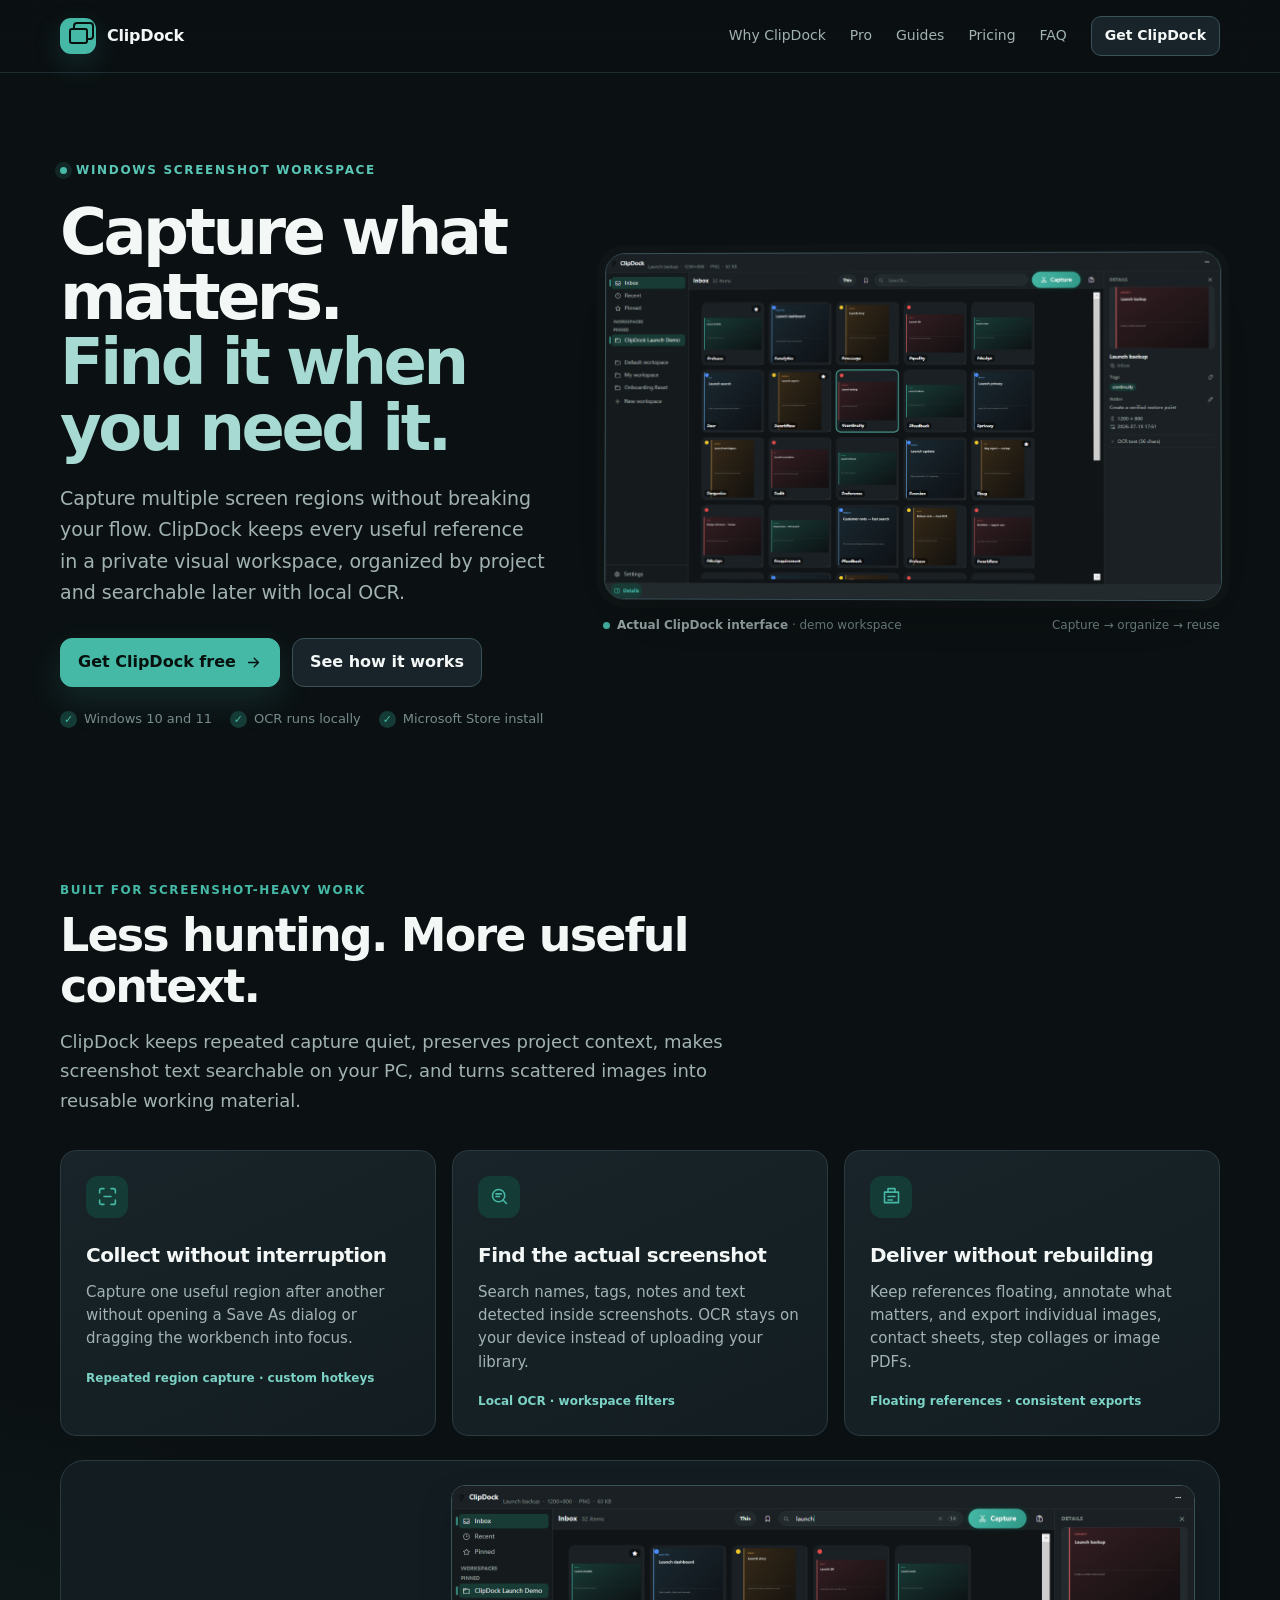
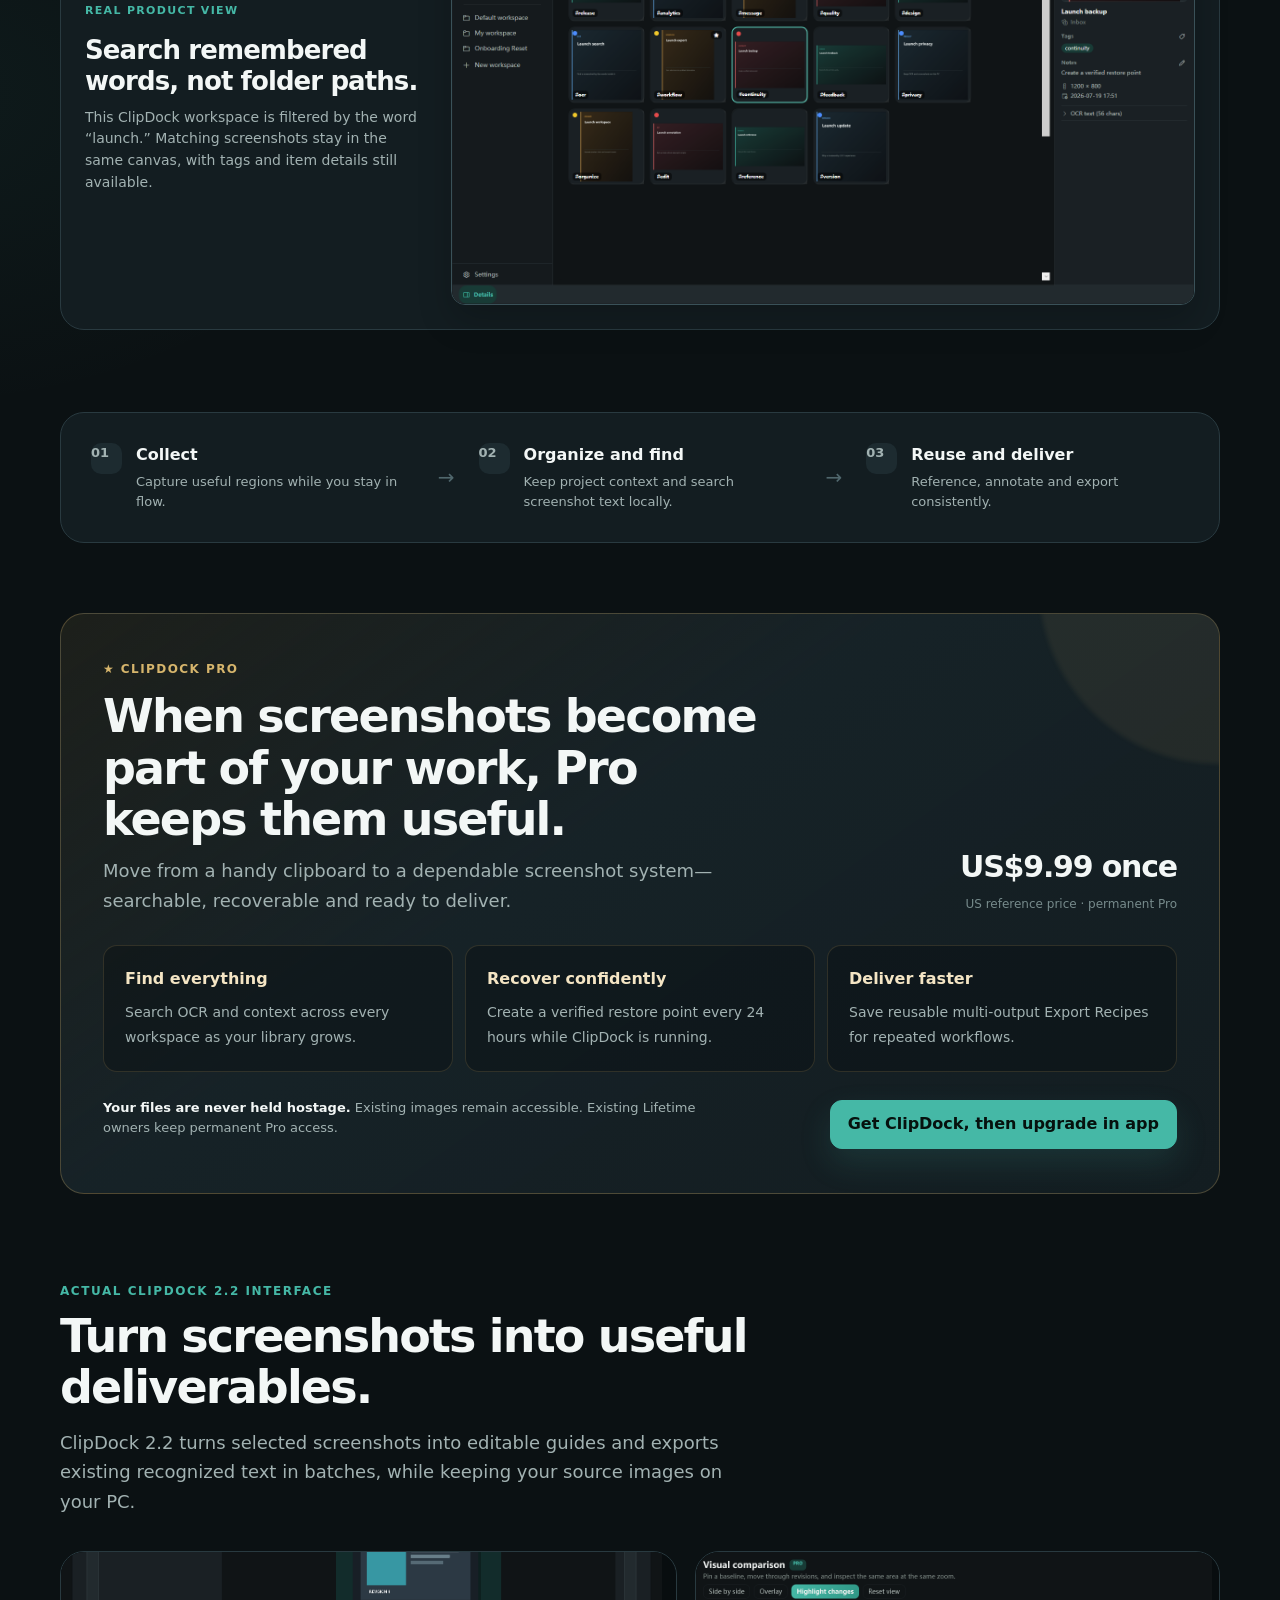
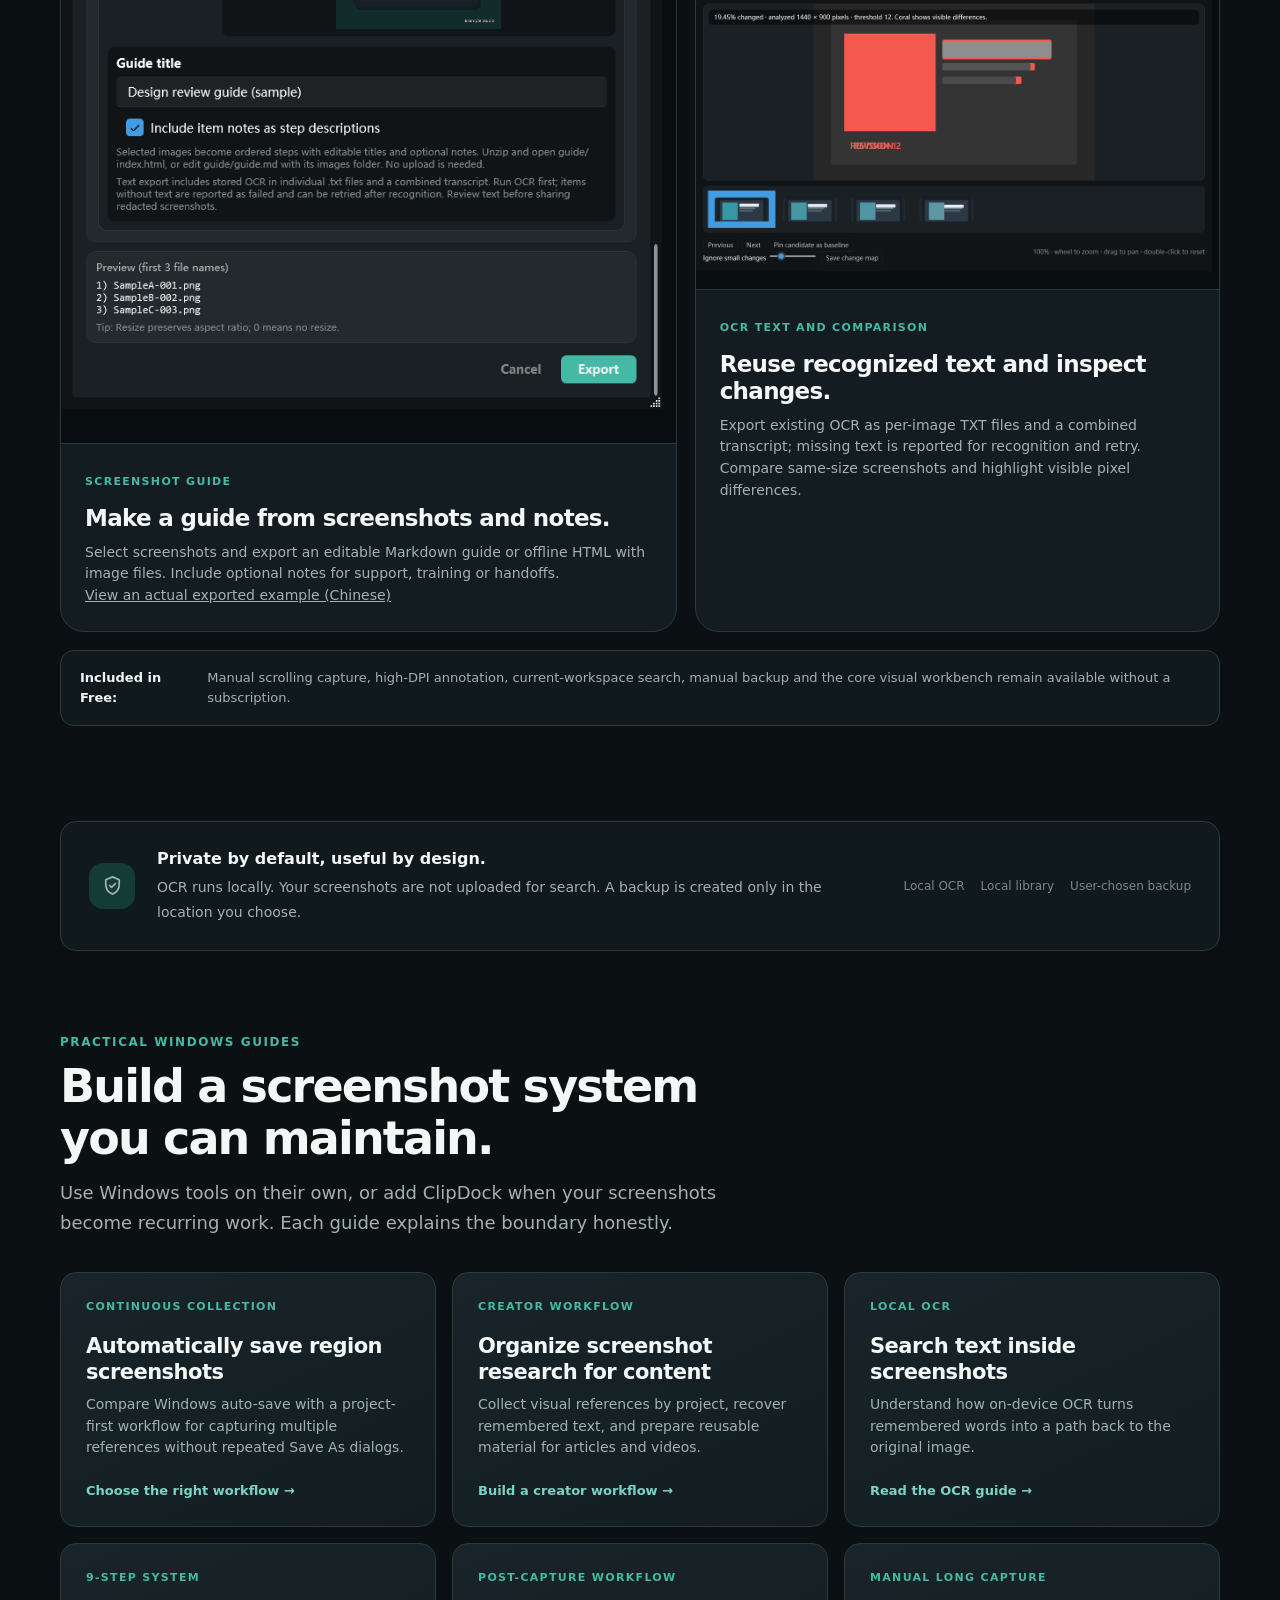
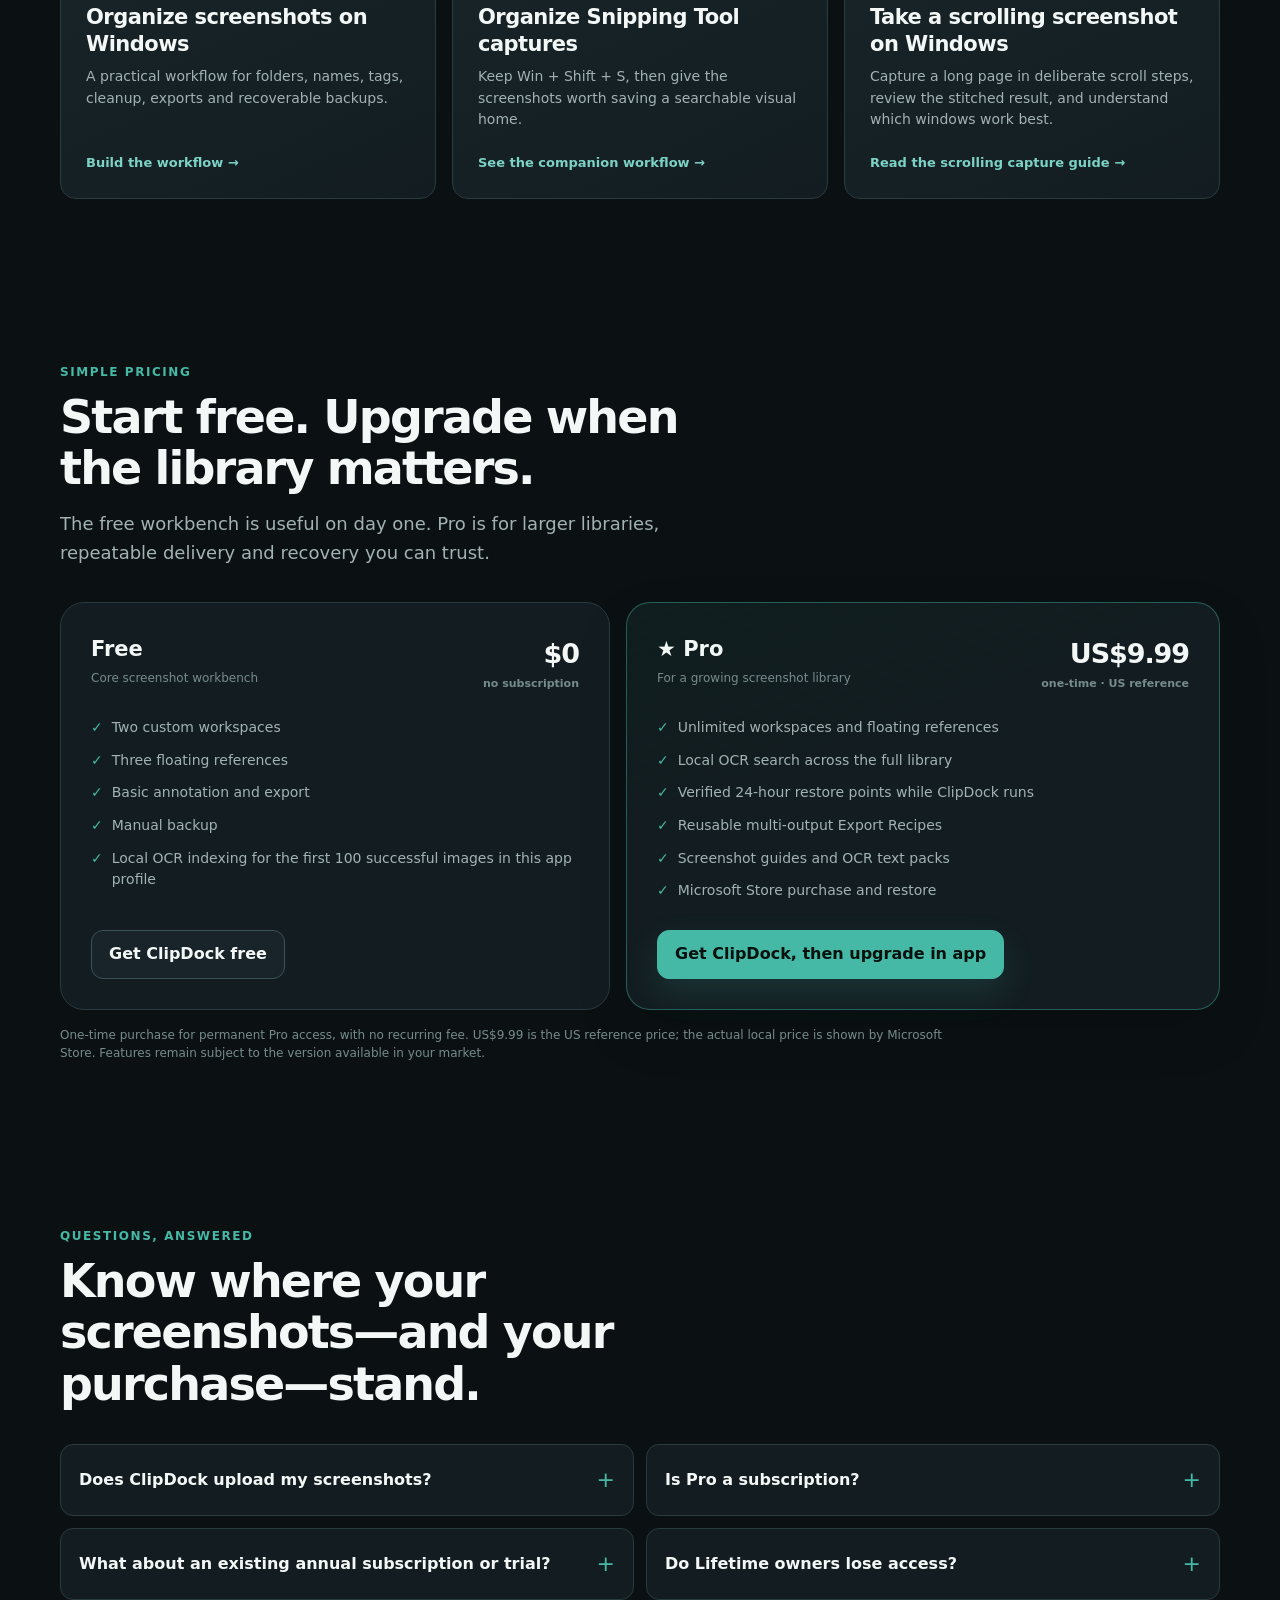
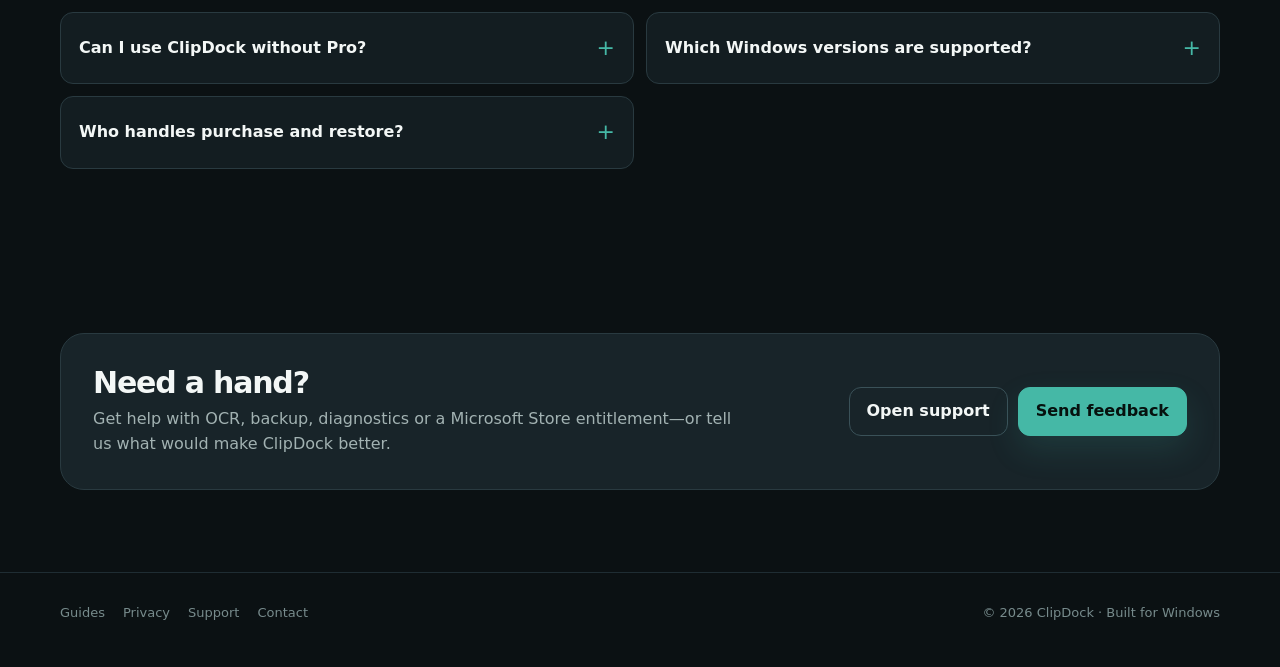
==== commit 695b625a: "Update Pro buyout and 2.2 workflow examples" ====
--- a/index.html
+++ b/index.html
@@ -425,7 +425,7 @@
             <h2 id="pro-title">When screenshots become part of your work, Pro keeps them useful.</h2>
             <p class="sectionLead">Move from a handy clipboard to a dependable screenshot system—searchable, recoverable and ready to deliver.</p>
           </div>
-          <div class="proPrice"><strong>US$19.99 / year</strong><span>US reference price · Store-managed</span></div>
+          <div class="proPrice"><strong>US$9.99 once</strong><span>US reference price · permanent Pro</span></div>
         </div>
         <div class="proGrid">
           <div class="proCard"><strong>Find everything</strong><span>Search OCR and context across every workspace as your library grows.</span></div>
@@ -433,7 +433,7 @@
           <div class="proCard"><strong>Deliver faster</strong><span>Save reusable multi-output Export Recipes for repeated workflows.</span></div>
         </div>
         <div class="proBottom">
-          <p class="proPromise"><b>Your files are never held hostage.</b> Existing images remain accessible if Pro expires. Existing Lifetime owners keep permanent Pro access.</p>
+          <p class="proPromise"><b>Your files are never held hostage.</b> Existing images remain accessible. Existing Lifetime owners keep permanent Pro access.</p>
           <a class="button buttonPrimary" href="https://apps.microsoft.com/detail/9NG4M120496J?cid=clipdock_website_pro_v2" target="_blank" rel="noopener noreferrer">Get ClipDock, then upgrade in app</a>
         </div>
       </div>
@@ -441,22 +441,22 @@
 
     <section class="shell section releaseSection" aria-labelledby="release-title">
       <div class="sectionHead">
-        <p class="kicker">Actual ClipDock 2.1 interface</p>
-        <h2 id="release-title">Pro is built around three jobs: find, recover and deliver.</h2>
-        <p class="sectionLead">The 2.1 release adds full-library retrieval, versioned recovery and reusable delivery workflows without moving screenshot processing to a hosted service.</p>
+        <p class="kicker">Actual ClipDock 2.2 interface</p>
+        <h2 id="release-title">Turn screenshots into useful deliverables.</h2>
+        <p class="sectionLead">ClipDock 2.2 turns selected screenshots into editable guides and exports existing recognized text in batches, while keeping your source images on your PC.</p>
       </div>
       <div class="releaseGrid">
         <article class="releaseCard">
           <figure class="releaseFigure">
-            <img src="/assets/product/clipdock-pro-find-recover-deliver-2.1.png" width="820" height="600" loading="lazy" decoding="async" alt="Actual ClipDock 2.1 Pro panel showing full-library search, automatic version backups and reusable export recipes" />
+            <img src="/assets/product/clipdock-guide-export-2.2.png" width="820" height="600" loading="lazy" decoding="async" alt="Actual ClipDock 2.2 export dialog showing the screenshot guide settings" />
           </figure>
-          <div class="releaseCopy"><small>Find + recover</small><h3>Search across workspaces and keep restore points you can inspect.</h3><p>Free proves the local OCR workflow on the first 100 successfully indexed images in this app profile. Pro removes that cap, searches every workspace and can create automatic version backups while ClipDock is running.</p></div>
+          <div class="releaseCopy"><small>Screenshot guide</small><h3>Make a guide from screenshots and notes.</h3><p>Select screenshots and export an editable Markdown guide or offline HTML with image files. Include optional notes for support, training or handoffs.</p><p><a href="/assets/examples/guide/index.html">View an actual exported example (Chinese)</a></p></div>
         </article>
         <article class="releaseCard">
           <figure class="releaseFigure">
-            <img src="/assets/product/clipdock-export-recipes-2.1.png" width="700" height="560" loading="lazy" decoding="async" alt="Actual ClipDock 2.1 advanced export recipe dialog with reusable multi-output delivery settings" />
+            <img src="/assets/product/clipdock-compare-2.2.png" width="700" height="560" loading="lazy" decoding="async" alt="Actual ClipDock 2.2 visual comparison showing screenshot differences" />
           </figure>
-          <div class="releaseCopy"><small>Deliver</small><h3>Save the export workflow, not only the exported file.</h3><p>Pro Export Recipes can reuse naming, resizing, PDF, contact sheet, step collage, presentation background and beautify settings for repeated handoffs.</p></div>
+          <div class="releaseCopy"><small>OCR text and comparison</small><h3>Reuse recognized text and inspect changes.</h3><p>Export existing OCR as per-image TXT files and a combined transcript; missing text is reported for recognition and retry. Compare same-size screenshots and highlight visible pixel differences.</p></div>
         </article>
       </div>
       <p class="releaseNote"><strong>Included in Free:</strong><span>Manual scrolling capture, high-DPI annotation, current-workspace search, manual backup and the core visual workbench remain available without a subscription.</span></p>
@@ -505,19 +505,19 @@
           <a class="button" href="https://apps.microsoft.com/detail/9NG4M120496J?cid=clipdock_website_free_v2" target="_blank" rel="noopener noreferrer">Get ClipDock free</a>
         </article>
         <article class="priceCard featured">
-          <div class="priceHead"><div><div class="priceName">★ Pro Annual</div><div class="priceTag">For a growing screenshot library</div></div><div class="priceAmount">US$19.99<small>per year · US reference</small></div></div>
+          <div class="priceHead"><div><div class="priceName">★ Pro</div><div class="priceTag">For a growing screenshot library</div></div><div class="priceAmount">US$9.99<small>one-time · US reference</small></div></div>
           <ul class="featureList">
             <li>Unlimited workspaces and floating references</li>
             <li>Local OCR search across the full library</li>
             <li>Verified 24-hour restore points while ClipDock runs</li>
             <li>Reusable multi-output Export Recipes</li>
-            <li>Eligible users may receive a one-month Store-managed trial</li>
+            <li>Screenshot guides and OCR text packs</li>
             <li>Microsoft Store purchase and restore</li>
           </ul>
           <a class="button buttonPrimary" href="https://apps.microsoft.com/detail/9NG4M120496J?cid=clipdock_website_pricing_v2" target="_blank" rel="noopener noreferrer">Get ClipDock, then upgrade in app</a>
         </article>
       </div>
-      <p class="pricingFine">Microsoft Store controls Annual availability, localized price, trial, billing, renewal and cancellation. Features remain subject to the version available in your market.</p>
+      <p class="pricingFine">One-time purchase for permanent Pro access, with no recurring fee. US$9.99 is the US reference price; the actual local price is shown by Microsoft Store. Features remain subject to the version available in your market.</p>
     </section>
 
     <section id="faq" class="shell section" aria-labelledby="faq-title">
@@ -527,11 +527,12 @@
       </div>
       <div class="faqGrid">
         <details><summary>Does ClipDock upload my screenshots?</summary><p>No for normal capture and search. Your library stays local and OCR runs on your PC. Backups go only to a location you explicitly choose.</p></details>
-        <details><summary>What happens if Pro expires?</summary><p>Your existing images remain accessible. Store-managed Pro capabilities stop until the subscription is active again.</p></details>
+        <details><summary>Is Pro a subscription?</summary><p>New Pro purchases are a one-time purchase for permanent access. The local price is shown in Microsoft Store.</p></details>
+        <details><summary>What about an existing annual subscription or trial?</summary><p>Existing annual and trial licenses continue to be recognized for their Store-valid period. Annual is no longer offered to new customers; stopping acquisition also stops subscription renewals. Paid access lasts until the Store expiry. These licenses do not automatically become lifetime licenses. Existing images, manual backup, restore and basic export remain accessible after expiry.</p></details>
         <details><summary>Do Lifetime owners lose access?</summary><p>No. Existing Lifetime owners keep permanent Pro access and can restore that entitlement through Microsoft Store.</p></details>
         <details><summary>Can I use ClipDock without Pro?</summary><p>Yes. Free includes the core workbench, two custom workspaces, three floating references, basic annotation/export, manual backup and local OCR indexing for the first 100 successful images in this app profile.</p></details>
         <details><summary>Which Windows versions are supported?</summary><p>ClipDock is built for Windows 10 and Windows 11 and installs through Microsoft Store.</p></details>
-        <details><summary>Who manages billing and cancellation?</summary><p>Microsoft Store manages purchase, localized pricing, renewal, cancellation and entitlement restore.</p></details>
+        <details><summary>Who handles purchase and restore?</summary><p>Microsoft Store handles the purchase, local pricing and entitlement restore. Sign in with the purchasing account and use Settings → Pro → Refresh entitlements.</p></details>
       </div>
     </section>
 
